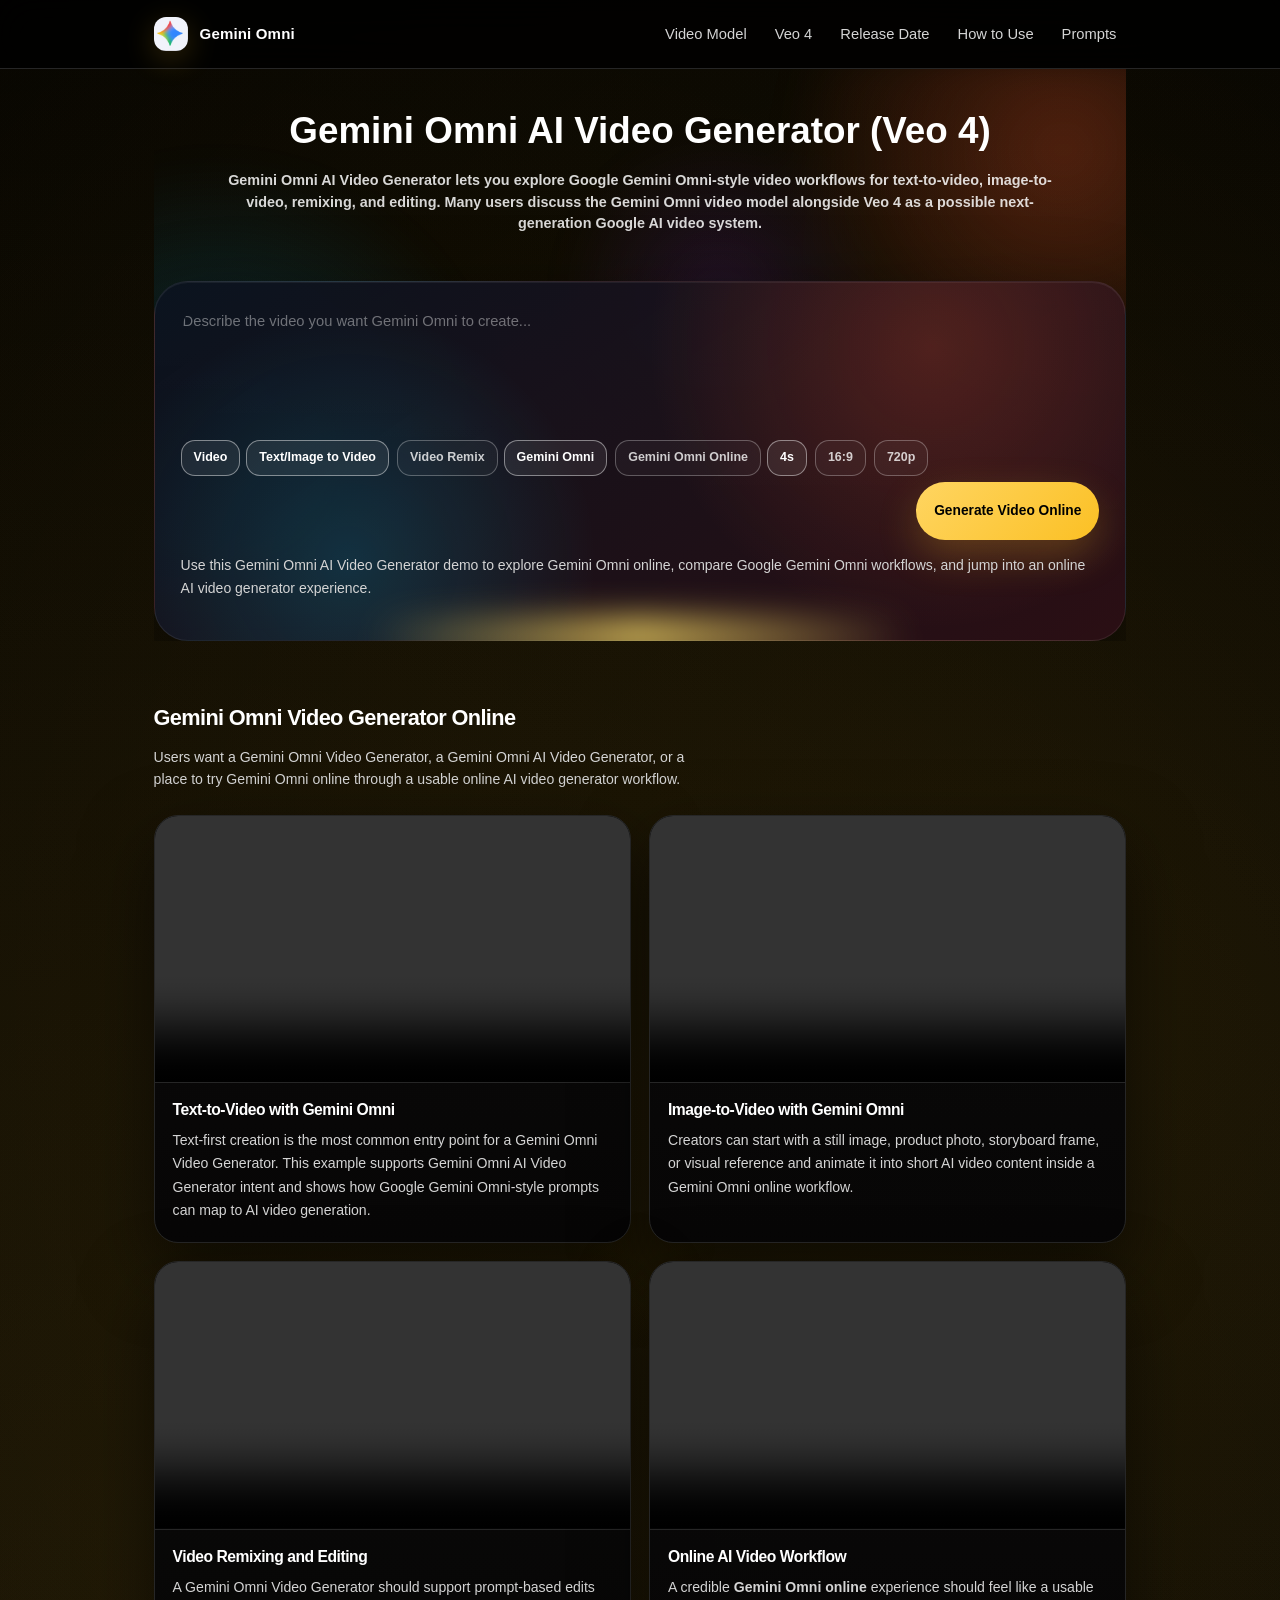
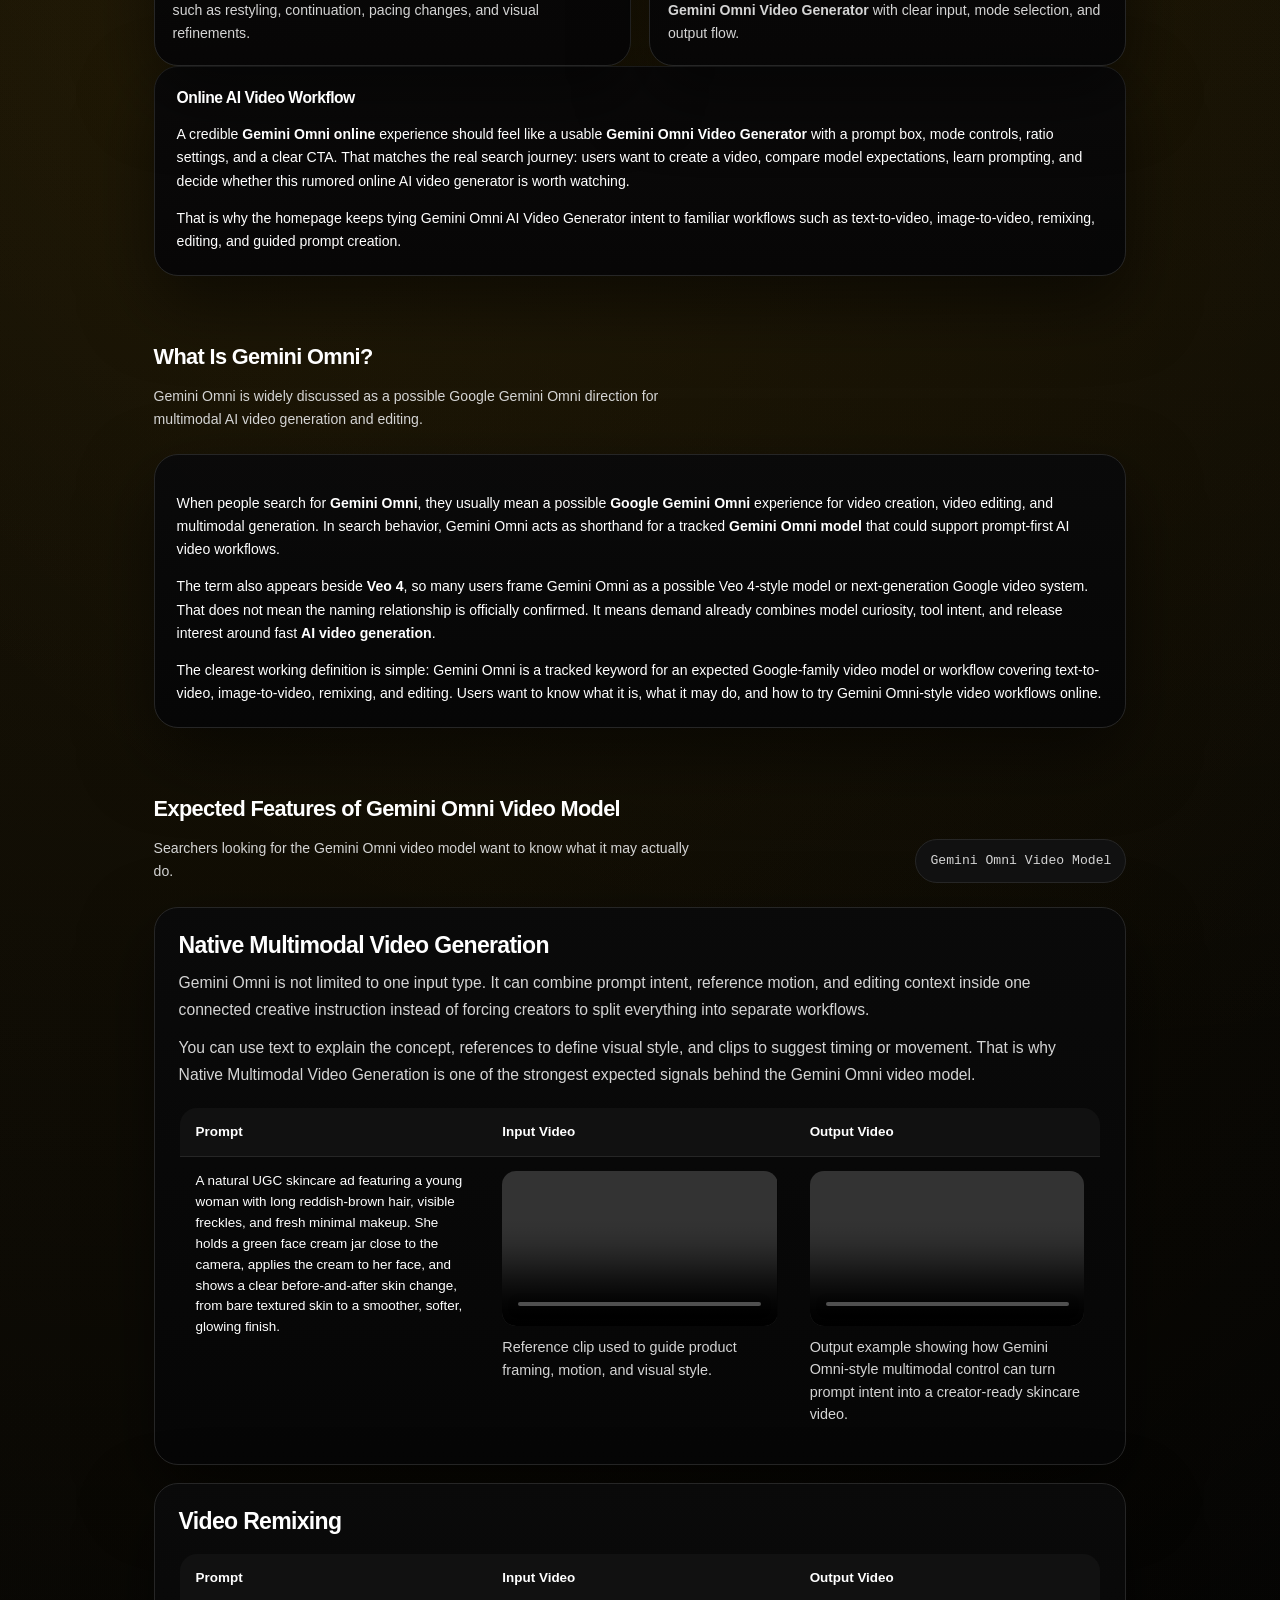
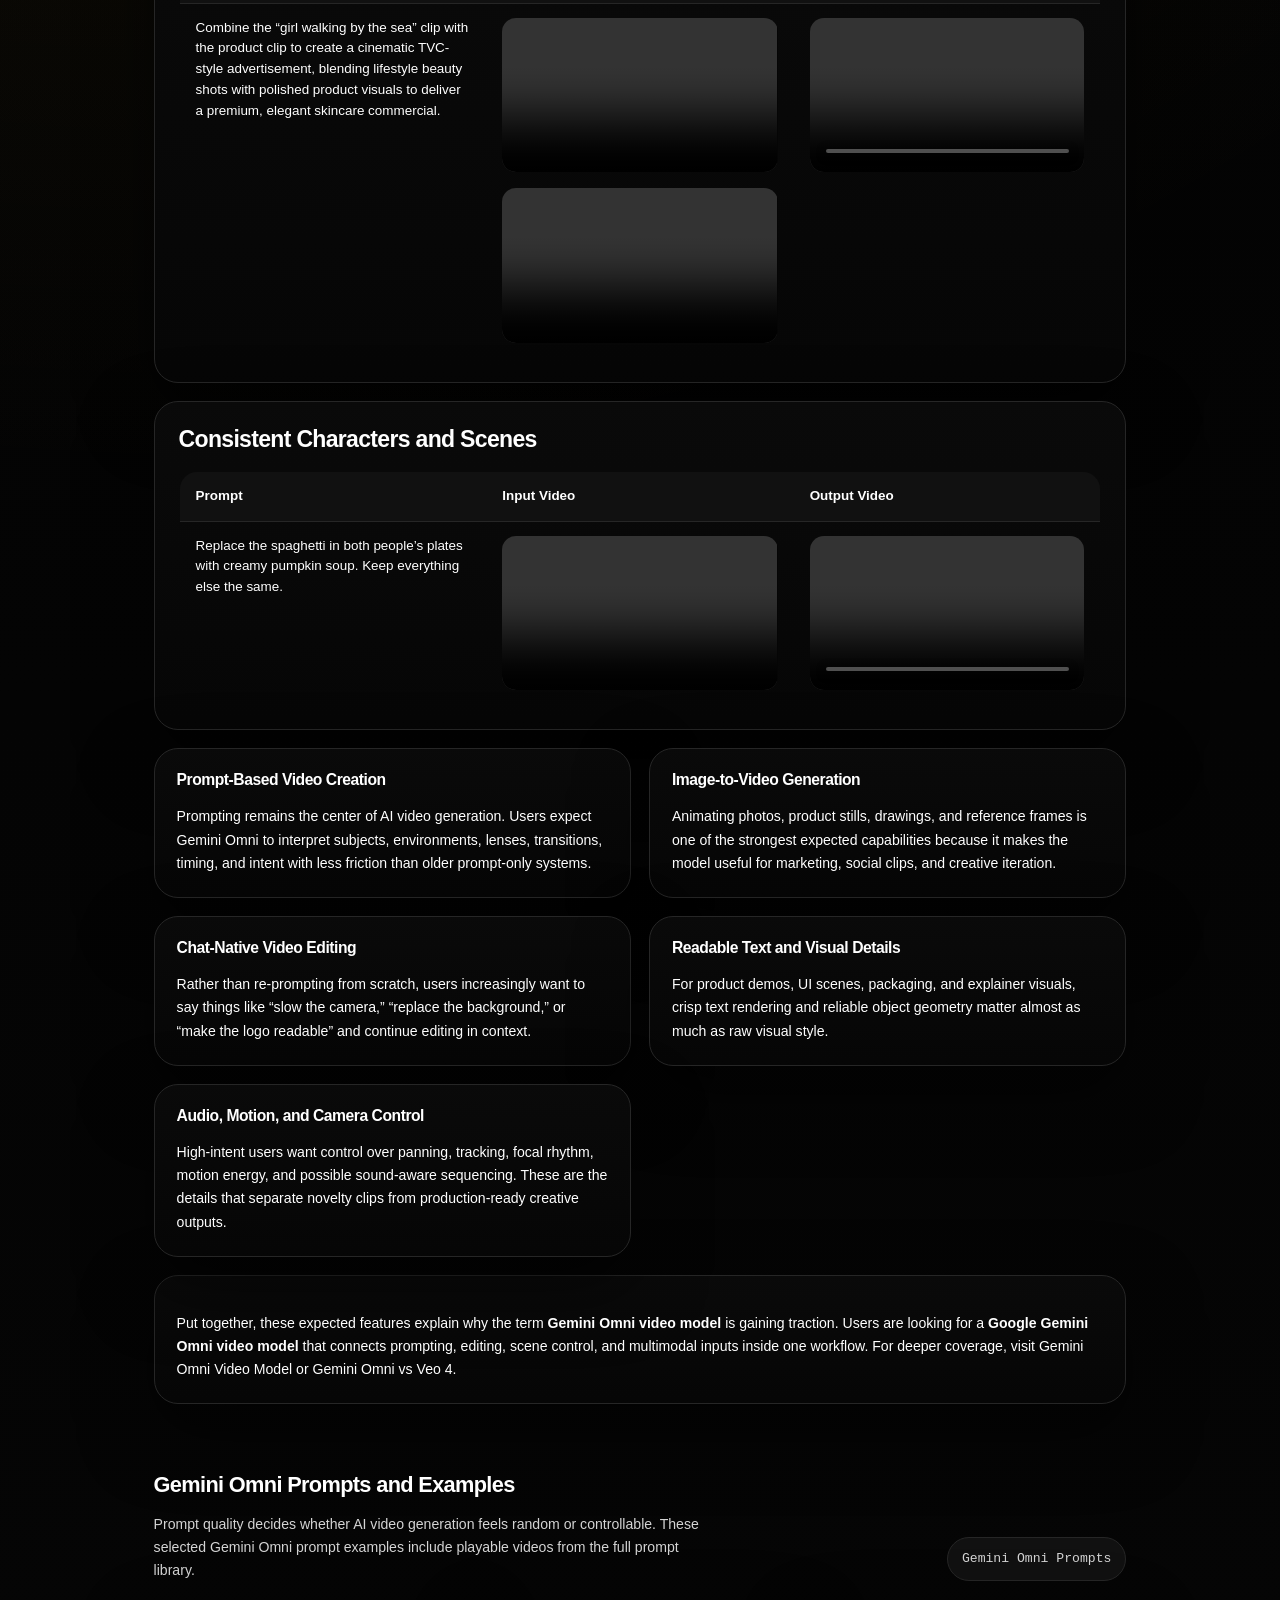
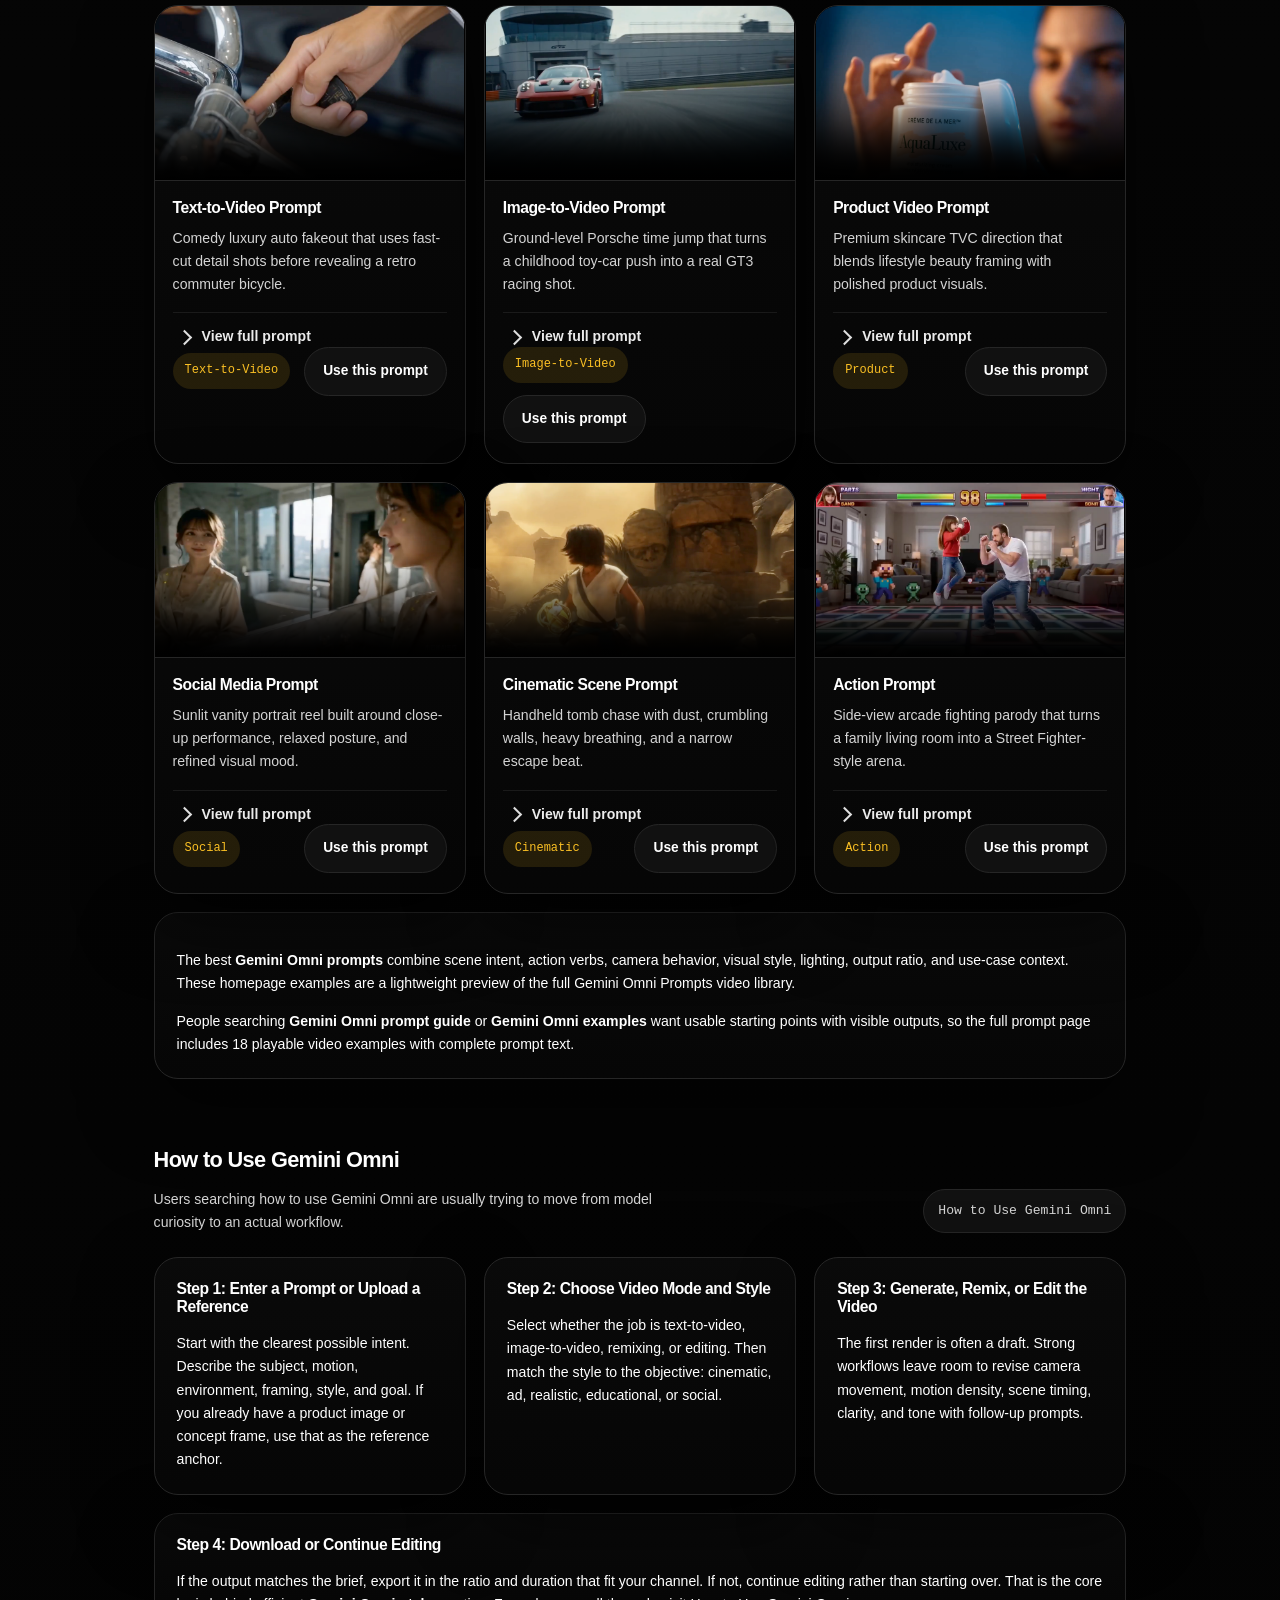
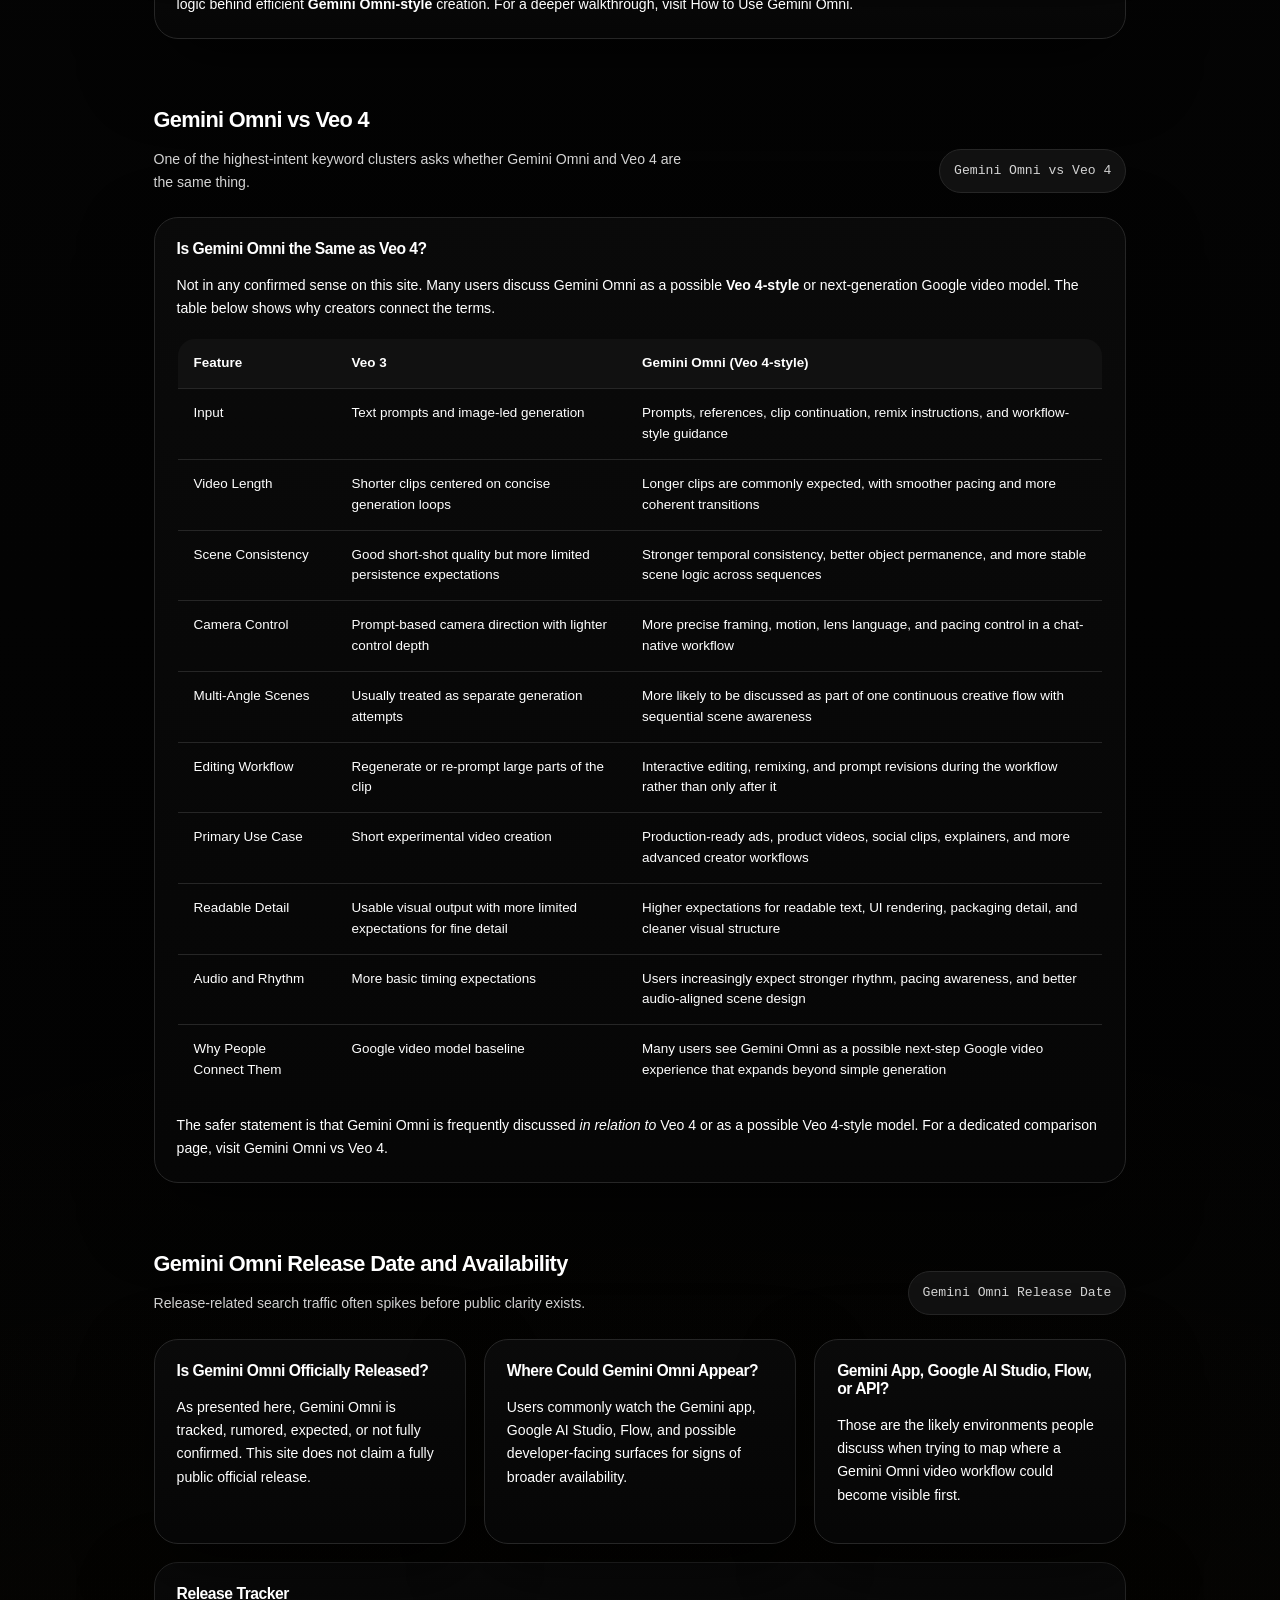
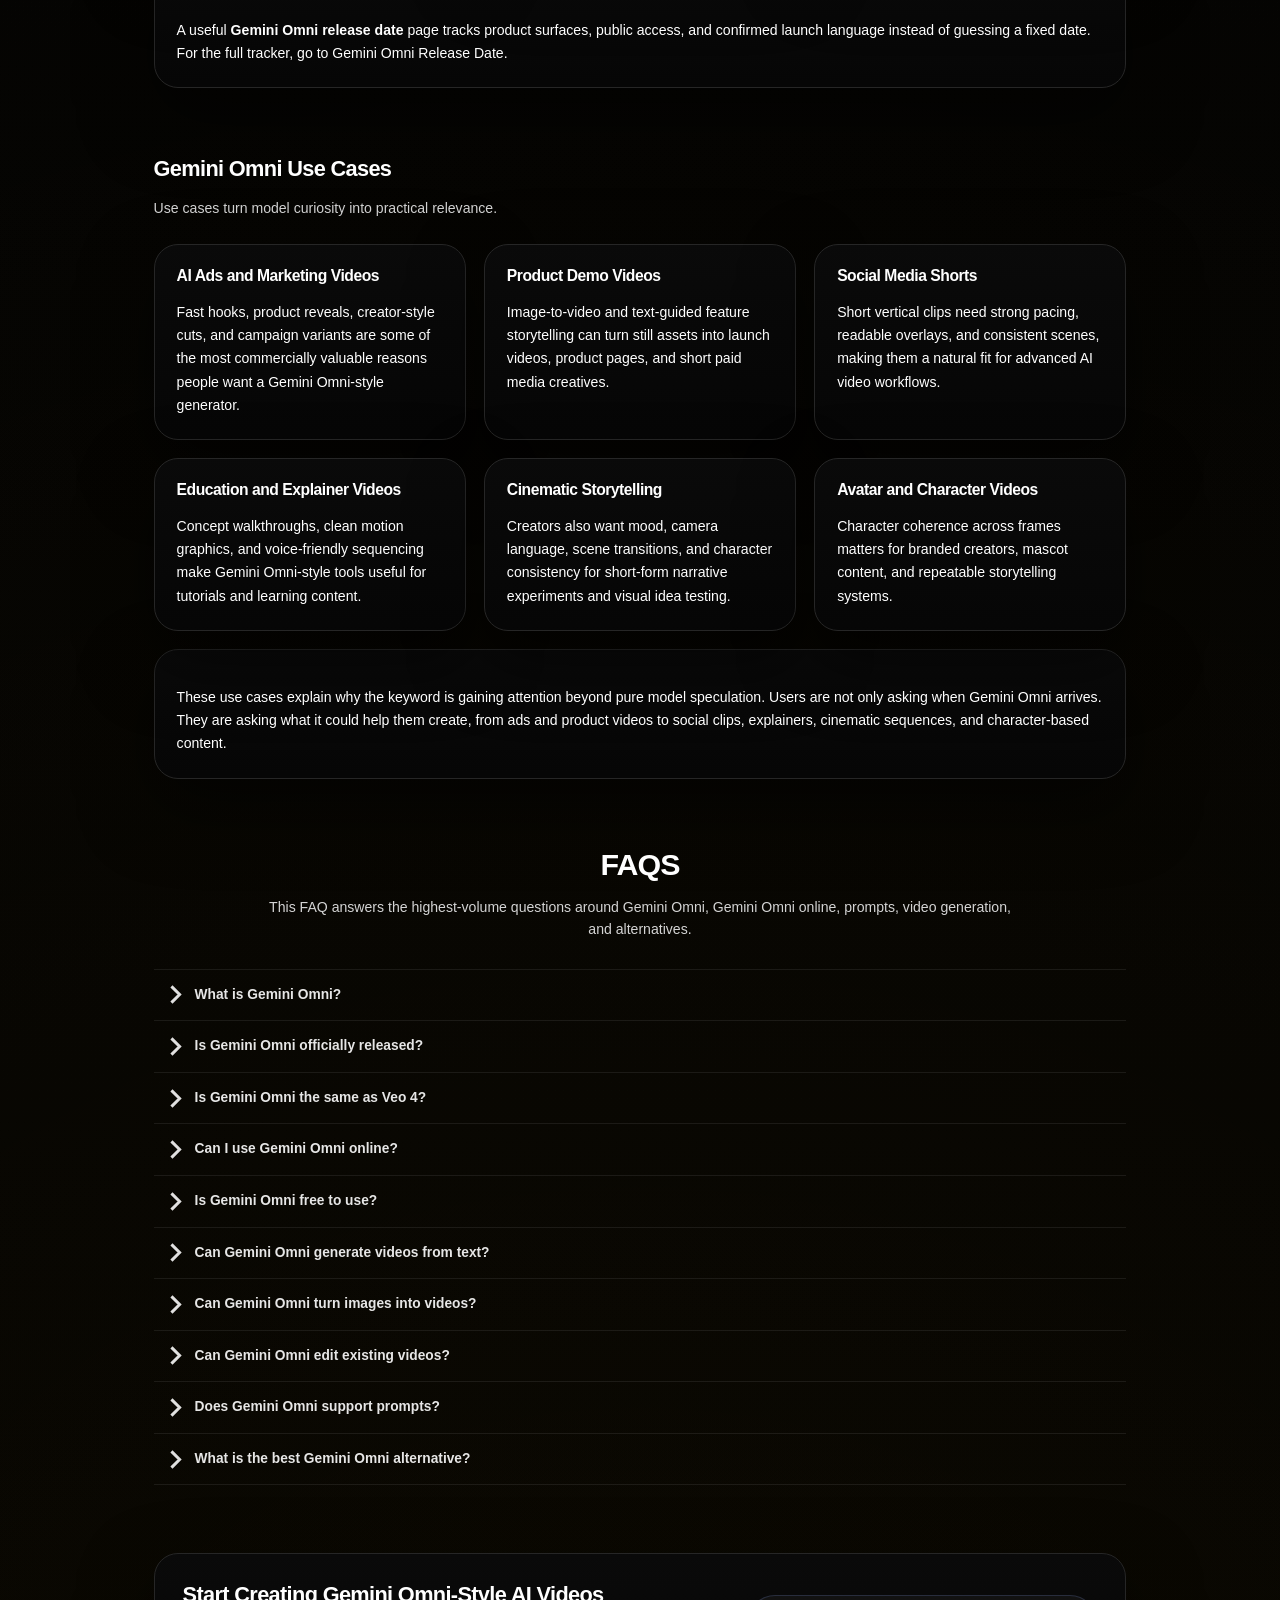
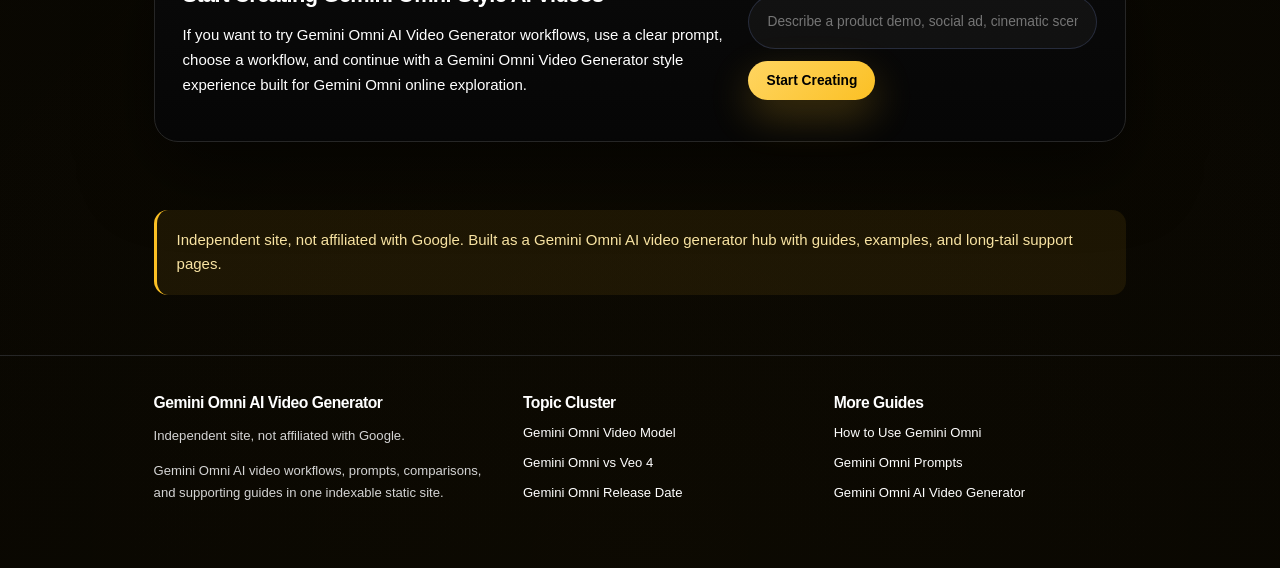
==== index.html @ 881c3e1e "V1.0" ====
<!DOCTYPE html>
<html lang="en">
<head>
  <meta charset="UTF-8">
  <meta name="viewport" content="width=device-width, initial-scale=1.0">
  <title>Gemini Omni AI Video Generator (Veo 4) | Online</title>
  <meta name="description" content="Try Gemini Omni AI Video Generator online. Track Google Gemini Omni, Veo 4 updates, prompts, examples, and video workflows.">
  <meta name="robots" content="index,follow">
  <link rel="canonical" href="https://gemini-omni.github.io/">
  <meta property="og:type" content="website">
  <meta property="og:title" content="Gemini Omni AI Video Generator (Veo 4) | Online">
  <meta property="og:description" content="Try Gemini Omni AI Video Generator online. Track Google Gemini Omni, Veo 4 updates, prompts, examples, and video workflows.">
  <meta property="og:url" content="https://gemini-omni.github.io/">
  <meta property="og:site_name" content="Gemini Omni AI Video Generator">
  <meta property="og:image" content="https://gemini-omni.github.io/logo.png">
  <meta property="og:image:alt" content="Gemini Omni AI Video Generator logo">
  <meta name="twitter:card" content="summary_large_image">
  <meta name="twitter:title" content="Gemini Omni AI Video Generator (Veo 4) | Online">
  <meta name="twitter:description" content="Track Gemini Omni, explore Gemini Omni prompts, compare Gemini Omni vs Veo 4, and try Gemini Omni-style AI video workflows online.">
  <meta name="twitter:image" content="https://gemini-omni.github.io/logo.png">
  <link rel="icon" type="image/png" href="logo.png">
  <link rel="stylesheet" href="styles.css?v=7">
  <script type="application/ld+json">
    {
      "@context": "https://schema.org",
      "@type": "WebSite",
      "name": "Gemini Omni AI Video Generator",
      "url": "https://gemini-omni.github.io/",
      "description": "Independent resource tracking Gemini Omni as an upcoming Google AI video model with online workflow guidance, prompts, release coverage, and comparison content."
    }
  </script>
  <script type="application/ld+json">
    {
      "@context": "https://schema.org",
      "@type": "BreadcrumbList",
      "itemListElement": [
        {
          "@type": "ListItem",
          "position": 1,
          "name": "Home",
          "item": "https://gemini-omni.github.io/"
        }
      ]
    }
  </script>
  <script type="application/ld+json">
    {
      "@context": "https://schema.org",
      "@type": "FAQPage",
      "mainEntity": [
        {
          "@type": "Question",
          "name": "What is Gemini Omni?",
          "acceptedAnswer": {
            "@type": "Answer",
            "text": "Gemini Omni is being discussed as a possible Google Gemini Omni video model for AI video generation, editing, and multimodal creation, but public details remain limited."
          }
        },
        {
          "@type": "Question",
          "name": "Is Gemini Omni officially released?",
          "acceptedAnswer": {
            "@type": "Answer",
            "text": "No official public release has been fully confirmed on this site. Gemini Omni is tracked as rumored, upcoming, or not yet fully public."
          }
        },
        {
          "@type": "Question",
          "name": "Is Gemini Omni the same as Veo 4?",
          "acceptedAnswer": {
            "@type": "Answer",
            "text": "Not necessarily. Many users discuss Gemini Omni as a possible Veo 4-style or next-generation Google video model, but that should be treated as informed speculation rather than a confirmed rename."
          }
        },
        {
          "@type": "Question",
          "name": "Can I use Gemini Omni online?",
          "acceptedAnswer": {
            "@type": "Answer",
            "text": "You can explore Gemini Omni-style online workflows and prompt ideas here, while official product access may still be limited or not fully public."
          }
        },
        {
          "@type": "Question",
          "name": "Is Gemini Omni free to use?",
          "acceptedAnswer": {
            "@type": "Answer",
            "text": "Pricing and access are not fully confirmed. Depending on future rollout, access could vary by product, quota, or subscription tier."
          }
        },
        {
          "@type": "Question",
          "name": "Can Gemini Omni generate videos from text?",
          "acceptedAnswer": {
            "@type": "Answer",
            "text": "That is one of the expected capabilities associated with Gemini Omni-style AI video generation."
          }
        },
        {
          "@type": "Question",
          "name": "Can Gemini Omni turn images into videos?",
          "acceptedAnswer": {
            "@type": "Answer",
            "text": "Image-to-video generation is commonly expected in discussions around the Gemini Omni video model."
          }
        },
        {
          "@type": "Question",
          "name": "Can Gemini Omni edit existing videos?",
          "acceptedAnswer": {
            "@type": "Answer",
            "text": "Video editing and remixing are part of the likely workflow people expect from a Gemini Omni-style model."
          }
        },
        {
          "@type": "Question",
          "name": "Does Gemini Omni support prompts?",
          "acceptedAnswer": {
            "@type": "Answer",
            "text": "Yes, prompt-based control is central to how most users describe Gemini Omni-style video generation."
          }
        },
        {
          "@type": "Question",
          "name": "What is the best Gemini Omni alternative?",
          "acceptedAnswer": {
            "@type": "Answer",
            "text": "If official access is limited, the best alternative is usually another AI video generator with text-to-video, image-to-video, and editing workflows you can use immediately."
          }
        }
      ]
    }
  </script>
</head>
<body>
  <header class="topbar">
    <div class="site-shell topbar-inner">
      <a class="brand" href="index.html" aria-label="Gemini Omni Home">
        <img class="brand-mark" src="logo.png" alt="Gemini Omni logo">
        <span>Gemini Omni</span>
      </a>
      <div class="nav-wrap">
        <nav class="nav-subpages" aria-label="Subpages">
          <a href="gemini-omni-video-model.html">Video Model</a>
          <a href="gemini-omni-vs-veo-4.html">Veo 4</a>
          <a href="gemini-omni-release-date.html">Release Date</a>
          <a href="how-to-use-gemini-omni.html">How to Use</a>
          <a href="gemini-omni-prompts.html">Prompts</a>
        </nav>
      </div>
    </div>
  </header>

  <main>
    <section class="hero">
      <div class="site-shell">
        <div class="hero-stage">
          <div class="hero-copy hero-copy-centered">
            <h1>Gemini Omni AI Video Generator (Veo 4)</h1>
            <p class="lead">Gemini Omni AI Video Generator lets you explore Google Gemini Omni-style video workflows for text-to-video, image-to-video, remixing, and editing. Many users discuss the Gemini Omni video model alongside Veo 4 as a possible next-generation Google AI video system.</p>
          </div>

          <form class="hero-console" data-redirect aria-label="Gemini Omni style tool demo">
            <div class="hero-console-glow" aria-hidden="true"></div>
            <div class="hero-input-shell">
              <div class="hero-input-copy">
                <label class="sr-only" for="heroPrompt">Describe your video idea</label>
                <textarea id="heroPrompt" placeholder="Describe the video you want Gemini Omni to create..."></textarea>
              </div>
            </div>

            <div class="hero-toolbar">
              <div class="toolbar-group chip-group" aria-label="Content type">
                <button type="button" class="tool-pill active">Video</button>
              </div>
              <div class="toolbar-group chip-group" aria-label="Generation mode">
                <button type="button" class="tool-pill active">Text/Image to Video</button>
                <button type="button" class="tool-pill">Video Remix</button>
              </div>
              <div class="toolbar-group chip-group" aria-label="Model">
                <button type="button" class="tool-pill active">Gemini Omni</button>
                <button type="button" class="tool-pill">Gemini Omni Online</button>
              </div>
              <div class="toolbar-group chip-group" aria-label="Settings">
                <button type="button" class="tool-pill active">4s</button>
                <button type="button" class="tool-pill">16:9</button>
                <button type="button" class="tool-pill">720p</button>
              </div>
              <button class="button hero-submit" type="submit">Generate Video Online</button>
            </div>
            <p class="micro-note">Use this Gemini Omni AI Video Generator demo to explore Gemini Omni online, compare Google Gemini Omni workflows, and jump into an online AI video generator experience.</p>
          </form>
        </div>
      </div>
    </section>

    <section id="video-generator" class="section">
      <div class="site-shell">
        <div class="section-head">
          <div>
            <h2>Gemini Omni Video Generator Online</h2>
            <p>Users want a Gemini Omni Video Generator, a Gemini Omni AI Video Generator, or a place to try Gemini Omni online through a usable online AI video generator workflow.</p>
          </div>
        </div>
        <div class="video-grid">
          <figure class="video-card">
            <video class="video-preview" controls muted playsinline preload="metadata" title="Gemini Omni text-to-video example showing prompt-based AI video generation" aria-label="Gemini Omni text-to-video example video demonstrating prompt-based AI video generation workflow">
              <source src="public/Gemini%20Omni%20Video%20Generator%20Online/Text-to-Video-with-Gemini-Omni.mp4" type="video/mp4">
            </video>
            <figcaption>
              <h3>Text-to-Video with Gemini Omni</h3>
              <p>Text-first creation is the most common entry point for a Gemini Omni Video Generator. This example supports Gemini Omni AI Video Generator intent and shows how Google Gemini Omni-style prompts can map to AI video generation.</p>
            </figcaption>
          </figure>
          <figure class="video-card">
            <video class="video-preview" controls muted playsinline preload="metadata" title="Gemini Omni image-to-video example turning a still reference into motion" aria-label="Gemini Omni image-to-video example video showing how a still image can be animated into short-form motion content">
              <source src="public/Gemini%20Omni%20Video%20Generator%20Online/Image-to-Video%20-with-Gemini-Omni.mp4" type="video/mp4">
            </video>
            <figcaption>
              <h3>Image-to-Video with Gemini Omni</h3>
              <p>Creators can start with a still image, product photo, storyboard frame, or visual reference and animate it into short AI video content inside a Gemini Omni online workflow.</p>
            </figcaption>
          </figure>
          <figure class="video-card">
            <video class="video-preview" controls muted playsinline preload="metadata" title="Gemini Omni video remixing and editing example with prompt-driven changes" aria-label="Gemini Omni video remixing and editing example video demonstrating prompt-based revisions, restyling, and editing">
              <source src="public/Gemini%20Omni%20Video%20Generator%20Online/Video-Remixing%20-and-Editing.mp4" type="video/mp4">
            </video>
            <figcaption>
              <h3>Video Remixing and Editing</h3>
              <p>A Gemini Omni Video Generator should support prompt-based edits such as restyling, continuation, pacing changes, and visual refinements.</p>
            </figcaption>
          </figure>
          <figure class="video-card">
            <video class="video-preview" controls muted playsinline preload="metadata" title="Gemini Omni online AI video workflow example from prompt to generated output" aria-label="Gemini Omni online AI video workflow example video showing a full prompt-to-output creation flow">
              <source src="public/Gemini%20Omni%20Video%20Generator%20Online/Online-AI-Video-%20Workflow.mp4" type="video/mp4">
            </video>
            <figcaption>
              <h3>Online AI Video Workflow</h3>
              <p>A credible <strong>Gemini Omni online</strong> experience should feel like a usable <strong>Gemini Omni Video Generator</strong> with clear input, mode selection, and output flow.</p>
            </figcaption>
          </figure>
        </div>
        <div class="section-card">
          <h3>Online AI Video Workflow</h3>
          <p>A credible <strong>Gemini Omni online</strong> experience should feel like a usable <strong>Gemini Omni Video Generator</strong> with a prompt box, mode controls, ratio settings, and a clear CTA. That matches the real search journey: users want to create a video, compare model expectations, learn prompting, and decide whether this rumored online AI video generator is worth watching.</p>
          <p>That is why the homepage keeps tying Gemini Omni AI Video Generator intent to familiar workflows such as text-to-video, image-to-video, remixing, editing, and guided prompt creation.</p>
        </div>
      </div>
    </section>

    <section id="what-is" class="section">
      <div class="site-shell">
        <div class="section-head">
          <div>
            <h2>What Is Gemini Omni?</h2>
            <p>Gemini Omni is widely discussed as a possible Google Gemini Omni direction for multimodal AI video generation and editing.</p>
          </div>
        </div>
        <div class="section-card" style="margin-top:18px;">
          <p>When people search for <strong>Gemini Omni</strong>, they usually mean a possible <strong>Google Gemini Omni</strong> experience for video creation, video editing, and multimodal generation. In search behavior, Gemini Omni acts as shorthand for a tracked <strong>Gemini Omni model</strong> that could support prompt-first AI video workflows.</p>
          <p>The term also appears beside <strong>Veo 4</strong>, so many users frame Gemini Omni as a possible Veo 4-style model or next-generation Google video system. That does not mean the naming relationship is officially confirmed. It means demand already combines model curiosity, tool intent, and release interest around fast <strong>AI video generation</strong>.</p>
          <p>The clearest working definition is simple: Gemini Omni is a tracked keyword for an expected Google-family video model or workflow covering text-to-video, image-to-video, remixing, and editing. Users want to know what it is, what it may do, and how to try Gemini Omni-style video workflows online.</p>
        </div>
      </div>
    </section>

    <section id="video-model" class="section">
      <div class="site-shell">
        <div class="section-head">
          <div>
            <h2>Expected Features of Gemini Omni Video Model</h2>
            <p>Searchers looking for the Gemini Omni video model want to know what it may actually do.</p>
          </div>
          <a class="text-link-pill" href="gemini-omni-video-model.html">Gemini Omni Video Model</a>
        </div>
        <div class="feature-demo-card">
          <h3>Native Multimodal Video Generation</h3>
          <p>Gemini Omni is not limited to one input type. It can combine prompt intent, reference motion, and editing context inside one connected creative instruction instead of forcing creators to split everything into separate workflows.</p>
          <p>You can use text to explain the concept, references to define visual style, and clips to suggest timing or movement. That is why Native Multimodal Video Generation is one of the strongest expected signals behind the Gemini Omni video model.</p>
          <table class="compare-table feature-demo-table" style="margin-top:18px;">
            <thead>
              <tr>
                <th>Prompt</th>
                <th>Input Video</th>
                <th>Output Video</th>
              </tr>
            </thead>
            <tbody>
              <tr>
                <td>
                  <p>A natural UGC skincare ad featuring a young woman with long reddish-brown hair, visible freckles, and fresh minimal makeup. She holds a green face cream jar close to the camera, applies the cream to her face, and shows a clear before-and-after skin change, from bare textured skin to a smoother, softer, glowing finish.</p>
                </td>
                <td>
                  <figure class="media-cell">
                    <video class="feature-video" controls muted playsinline preload="metadata" title="Reference video clip for Native Multimodal Video Generation skincare product scene" aria-label="Reference video clip for Native Multimodal Video Generation showing a skincare product jar used to guide motion and style">
                      <source src="public/Expected%20Features%20of%20Gemini%20Omni%20Video%20Model/Native%20Multimodal%20Video%20Generation-1.mp4" type="video/mp4">
                    </video>
                    <figcaption>Reference clip used to guide product framing, motion, and visual style.</figcaption>
                  </figure>
                </td>
                <td>
                  <figure class="media-cell">
                    <video class="feature-video" controls muted playsinline preload="metadata" title="Gemini Omni Native Multimodal Video Generation output for a skincare UGC ad" aria-label="Gemini Omni Native Multimodal Video Generation output video showing a skincare UGC ad with creator presentation and before after effect">
                      <source src="public/Expected%20Features%20of%20Gemini%20Omni%20Video%20Model/Native%20Multimodal%20Video%20Generation-2.mp4.mp4" type="video/mp4">
                    </video>
                    <figcaption>Output example showing how Gemini Omni-style multimodal control can turn prompt intent into a creator-ready skincare video.</figcaption>
                  </figure>
                </td>
              </tr>
            </tbody>
          </table>
        </div>
        <div class="feature-demo-card">
          <h3>Video Remixing</h3>
          <table class="compare-table feature-demo-table" style="margin-top:18px;">
            <thead>
              <tr>
                <th>Prompt</th>
                <th>Input Video</th>
                <th>Output Video</th>
              </tr>
            </thead>
            <tbody>
              <tr>
                <td>
                  <p>Combine the “girl walking by the sea” clip with the product clip to create a cinematic TVC-style advertisement, blending lifestyle beauty shots with polished product visuals to deliver a premium, elegant skincare commercial.</p>
                </td>
                <td>
                  <figure class="media-cell">
                    <video class="feature-video" controls muted playsinline preload="metadata" title="Reference clip showing a girl walking by the sea for Gemini Omni Video Remixing" aria-label="Reference input video for Gemini Omni Video Remixing showing a girl walking by the sea">
                      <source src="public/Expected%20Features%20of%20Gemini%20Omni%20Video%20Model/Video%20Remixing-1.mp4" type="video/mp4">
                    </video>
                  </figure>
                  <figure class="media-cell" style="margin-top:16px;">
                    <video class="feature-video" controls muted playsinline preload="metadata" title="Product clip used as a second input for Gemini Omni Video Remixing" aria-label="Second input video for Gemini Omni Video Remixing showing the skincare product clip">
                      <source src="public/Expected%20Features%20of%20Gemini%20Omni%20Video%20Model/Video%20Remixing-2.mp4" type="video/mp4">
                    </video>
                  </figure>
                </td>
                <td>
                  <figure class="media-cell">
                    <video class="feature-video" controls muted playsinline preload="metadata" title="Gemini Omni Video Remixing output for a cinematic skincare TVC" aria-label="Output video for Gemini Omni Video Remixing showing a premium cinematic skincare advertisement">
                      <source src="public/Expected%20Features%20of%20Gemini%20Omni%20Video%20Model/Video%20Remixing-3.mp4" type="video/mp4">
                    </video>
                  </figure>
                </td>
              </tr>
            </tbody>
          </table>
        </div>
        <div class="feature-demo-card">
          <h3>Consistent Characters and Scenes</h3>
          <table class="compare-table feature-demo-table" style="margin-top:18px;">
            <thead>
              <tr>
                <th>Prompt</th>
                <th>Input Video</th>
                <th>Output Video</th>
              </tr>
            </thead>
            <tbody>
              <tr>
                <td>
                  <p>Replace the spaghetti in both people’s plates with creamy pumpkin soup. Keep everything else the same.</p>
                </td>
                <td>
                  <figure class="media-cell">
                    <video class="feature-video" controls muted playsinline preload="metadata" title="Input dinner scene used to test Gemini Omni consistent characters and scenes editing" aria-label="Input video for Gemini Omni consistent characters and scenes showing two people with spaghetti plates">
                      <source src="public/Expected%20Features%20of%20Gemini%20Omni%20Video%20Model/Consistent%20Characters%20and%20Scenes-1.mp4" type="video/mp4">
                    </video>
                  </figure>
                </td>
                <td>
                  <figure class="media-cell">
                    <video class="feature-video" controls muted playsinline preload="metadata" title="Gemini Omni output preserving characters and scene while changing the meal" aria-label="Output video for Gemini Omni consistent characters and scenes showing the same dinner scene with pumpkin soup replacing spaghetti">
                      <source src="public/Expected%20Features%20of%20Gemini%20Omni%20Video%20Model/Consistent%20Characters%20and%20Scenes-2.mp4" type="video/mp4">
                    </video>
                  </figure>
                </td>
              </tr>
            </tbody>
          </table>
        </div>
        <div class="content-grid two">
          <article class="section-card">
            <h3>Prompt-Based Video Creation</h3>
            <p>Prompting remains the center of AI video generation. Users expect Gemini Omni to interpret subjects, environments, lenses, transitions, timing, and intent with less friction than older prompt-only systems.</p>
          </article>
          <article class="section-card">
            <h3>Image-to-Video Generation</h3>
            <p>Animating photos, product stills, drawings, and reference frames is one of the strongest expected capabilities because it makes the model useful for marketing, social clips, and creative iteration.</p>
          </article>
          <article class="section-card">
            <h3>Chat-Native Video Editing</h3>
            <p>Rather than re-prompting from scratch, users increasingly want to say things like “slow the camera,” “replace the background,” or “make the logo readable” and continue editing in context.</p>
          </article>
          <article class="section-card">
            <h3>Readable Text and Visual Details</h3>
            <p>For product demos, UI scenes, packaging, and explainer visuals, crisp text rendering and reliable object geometry matter almost as much as raw visual style.</p>
          </article>
          <article class="section-card">
            <h3>Audio, Motion, and Camera Control</h3>
            <p>High-intent users want control over panning, tracking, focal rhythm, motion energy, and possible sound-aware sequencing. These are the details that separate novelty clips from production-ready creative outputs.</p>
          </article>
        </div>
        <div class="section-card" style="margin-top:18px;">
          <p>Put together, these expected features explain why the term <strong>Gemini Omni video model</strong> is gaining traction. Users are looking for a <strong>Google Gemini Omni video model</strong> that connects prompting, editing, scene control, and multimodal inputs inside one workflow. For deeper coverage, visit <a href="gemini-omni-video-model.html">Gemini Omni Video Model</a> or <a href="gemini-omni-vs-veo-4.html">Gemini Omni vs Veo 4</a>.</p>
        </div>
      </div>
    </section>

    <section id="prompts" class="section">
      <div class="site-shell">
        <div class="section-head">
          <div>
            <h2>Gemini Omni Prompts and Examples</h2>
            <p>Prompt quality decides whether AI video generation feels random or controllable. These selected Gemini Omni prompt examples include playable videos from the full prompt library.</p>
          </div>
          <a class="text-link-pill" href="gemini-omni-prompts.html">Gemini Omni Prompts</a>
        </div>
        <div class="prompt-grid home-video-prompt-grid">
          <figure class="video-card">
            <video class="video-preview" controls muted playsinline preload="metadata" poster="public/Gemini%20Omni%20Prompts%20and%20Examples/posters/Text-to-Video-2.mp4.png" title="Gemini Omni text-to-video prompt example showing a luxury auto fakeout bicycle reveal" aria-label="Gemini Omni text-to-video prompt example showing a comedy luxury auto commercial fakeout that reveals a retro commuter bicycle">
              <source src="public/Gemini%20Omni%20Prompts%20and%20Examples/Text-to-Video-2.mp4" type="video/mp4">
              <img src="logo.png" alt="Gemini Omni text-to-video example of a fake luxury car commercial ending with a retro commuter bicycle reveal.">
            </video>
            <figcaption>
              <h3>Text-to-Video Prompt</h3>
              <p>Comedy luxury auto fakeout that uses fast-cut detail shots before revealing a retro commuter bicycle.</p>
              <details class="prompt-accordion">
                <summary><span>View full prompt</span></summary>
                <div class="prompt-accordion-body">
                  <div class="prompt-box">0-3 seconds medium shot fixed lens, two people wearing exquisite outfits sitting in front of a car dealership negotiation table, one person domineeringly slaps a bank card shouting "Full payment, no installments!", the other person nods in agreement arrogantly, background car dealership sign blurred, paired with high-end car commercial epic song + crisp card slap sound effect; 3-6 seconds fast cut beat close-ups (0.5 seconds per frame), sequentially shooting shiny metal hub, black leather seat, metal brake handle, bike bell pressed with a crisp sound, never showing the whole vehicle throughout, BGM drum beat pulled high; 6-8 seconds panoramic shot violent pull back + big red cloth instantly torn away + confetti explodes, revealing a retro commuter bicycle, BGM stops abruptly switching to funny quirky sound effect; 8-12 seconds fixed panoramic shot, two people standing proudly on both sides of the bike making V-signs, freeze frame group photo, pop-up text "Paid in full, low carbon travel!", voiceover "100 kilometers fuel consumption only two steamed buns!", paired with cheerful laughter + funny cheerful BGM.</div>
                </div>
              </details>
              <div class="prompt-actions"><span class="prompt-tag">Text-to-Video</span><a class="button alt" href="https://www.aicovea.com/gemini-omni" data-cta>Use this prompt</a></div>
            </figcaption>
          </figure>
          <figure class="video-card">
            <video class="video-preview" controls muted playsinline preload="metadata" poster="public/Gemini%20Omni%20Prompts%20and%20Examples/posters/Image-to-Video%20Prompts-1.mp4.png" title="Gemini Omni image-to-video prompt example showing a Porsche toy car becoming a real race car" aria-label="Gemini Omni image-to-video prompt example showing a Porsche toy car transition into a real Porsche 911 GT3 on a race track">
              <source src="public/Gemini%20Omni%20Prompts%20and%20Examples/Image-to-Video%20Prompts-1.mp4" type="video/mp4">
              <img src="logo.png" alt="Gemini Omni image-to-video example of a toy Porsche transforming into a real race car.">
            </video>
            <figcaption>
              <h3>Image-to-Video Prompt</h3>
              <p>Ground-level Porsche time jump that turns a childhood toy-car push into a real GT3 racing shot.</p>
              <details class="prompt-accordion">
                <summary><span>View full prompt</span></summary>
                <div class="prompt-accordion-body">
                  <div class="prompt-box">1 person in shot, @, 12 seconds, top-tier car commercial quality, cinematic camera, realistic speed oppression, silky space-time transition, consistent character identity before and after, stable image, progressive emotional build-up.<br><br>0.0-4.0 seconds: Ultra-low angle ground-level macro shot, afternoon warm golden sunlight illuminates beige plush carpet, floating dust particles, retro Kodak film warm yellow tone. Young @ reveals only tender little hands, vigorously pushing a red Porsche toy sports car forward to sprint. The camera glides at high speed closely following the front of the toy car, simulating a real racing first-person perspective, speed getting faster and faster, childhood imagination thoroughly ignited.<br><br>4.0-5.5 seconds: The toy car rushes straight into the dark shadows under the sofa, light suddenly extinguishes, carpet textures stretched into radial speed motion blur, the whole frame swallowed by darkness. Using the occlusion action of rushing into shadow to complete a seamless transition, forming a space-time jump from childhood to reality.<br><br>5.5-9.0 seconds: Engine roar explodes in the black field, a real red Porsche 911 GT3 roars out from the darkness, cool grey race track, sharp skylight, fierce car paint reflection, tires kicking up heat waves and slight smoke. The camera maintains a completely consistent ground-level high-speed tracking shot as the previous one, looking like the same car transforming directly from toy size to a real racing car, strong visual shock, physical speed sense realistic and fierce.<br><br>9.0-12.0 seconds: Cut to extreme close-up inside the car, adult @'s hand wearing racing gloves firmly grips the suede steering wheel and shifts gears violently, mechanical vibration, sweat, friction details clearly visible. The camera suddenly tilts up and zooms in, freezing on @'s burning determined eyes under the helmet, sweat sliding down the forehead, eyes looking like driving childhood fantasies completely into reality. Fast panning shot inside the car space, strong vibration, oppression maximized, finally ending with a freeze-frame climax on the eyes.</div>
                </div>
              </details>
              <div class="prompt-actions"><span class="prompt-tag">Image-to-Video</span><a class="button alt" href="https://www.aicovea.com/gemini-omni" data-cta>Use this prompt</a></div>
            </figcaption>
          </figure>
          <figure class="video-card">
            <video class="video-preview" controls muted playsinline preload="metadata" poster="public/Gemini%20Omni%20Prompts%20and%20Examples/posters/Product-Video-1.mp4.png" title="Gemini Omni product video prompt example for a cinematic skincare TVC" aria-label="Gemini Omni product video prompt example showing a cinematic skincare TVC with lifestyle beauty shots and polished product visuals">
              <source src="public/Gemini%20Omni%20Prompts%20and%20Examples/Product-Video-1.mp4" type="video/mp4">
              <img src="logo.png" alt="Gemini Omni product video example for a cinematic skincare TVC-style advertisement.">
            </video>
            <figcaption>
              <h3>Product Video Prompt</h3>
              <p>Premium skincare TVC direction that blends lifestyle beauty framing with polished product visuals.</p>
              <details class="prompt-accordion">
                <summary><span>View full prompt</span></summary>
                <div class="prompt-accordion-body">
                  <div class="prompt-box">Clip with the product clip to create a cinematic TVC-style advertisement, blending lifestyle beauty shots with polished product visuals to deliver a premium, elegant skincare commercial.</div>
                </div>
              </details>
              <div class="prompt-actions"><span class="prompt-tag">Product</span><a class="button alt" href="https://www.aicovea.com/gemini-omni" data-cta>Use this prompt</a></div>
            </figcaption>
          </figure>
          <figure class="video-card">
            <video class="video-preview" controls muted playsinline preload="metadata" poster="public/Gemini%20Omni%20Prompts%20and%20Examples/posters/Social-Media-Video-Prompts-1.mp4.png" title="Gemini Omni social media prompt example for a sunlit vanity portrait reel" aria-label="Gemini Omni social media prompt example showing an elegant woman at a private bathroom vanity in intense afternoon sunlight">
              <source src="public/Gemini%20Omni%20Prompts%20and%20Examples/Social-Media-Video-Prompts-1.mp4" type="video/mp4">
              <img src="logo.png" alt="Gemini Omni social media video example of an elegant woman at a private bathroom vanity.">
            </video>
            <figcaption>
              <h3>Social Media Prompt</h3>
              <p>Sunlit vanity portrait reel built around close-up performance, relaxed posture, and refined visual mood.</p>
              <details class="prompt-accordion">
                <summary><span>View full prompt</span></summary>
                <div class="prompt-accordion-body">
                  <div class="prompt-box">Based on &lt;User Portrait&gt;, an exquisitely refined woman positioned at a private bathroom vanity, bathed in intense afternoon sunlight. Her posture is relaxed and languid, yet retains an unmistakable sense of elegance</div>
                </div>
              </details>
              <div class="prompt-actions"><span class="prompt-tag">Social</span><a class="button alt" href="https://www.aicovea.com/gemini-omni" data-cta>Use this prompt</a></div>
            </figcaption>
          </figure>
          <figure class="video-card">
            <video class="video-preview" controls muted playsinline preload="metadata" poster="public/Gemini%20Omni%20Prompts%20and%20Examples/posters/Cinematic-Scene%20Prompts-1.mp4.png" title="Gemini Omni cinematic scene prompt example for a mummy tomb chase" aria-label="Gemini Omni cinematic scene prompt example showing an explorer fleeing a giant mummy through crumbling ancient ruins">
              <source src="public/Gemini%20Omni%20Prompts%20and%20Examples/Cinematic-Scene%20Prompts-1.mp4" type="video/mp4">
              <img src="logo.png" alt="Gemini Omni cinematic scene example of an explorer fleeing a giant mummy through ancient ruins.">
            </video>
            <figcaption>
              <h3>Cinematic Scene Prompt</h3>
              <p>Handheld tomb chase with dust, crumbling walls, heavy breathing, and a narrow escape beat.</p>
              <details class="prompt-accordion">
                <summary><span>View full prompt</span></summary>
                <div class="prompt-accordion-body">
                  <div class="prompt-box">A cinematic and chaotic tracking shot with handheld camera motion and camera shake shows an explorer holding an ancient scarab artifact. They are running away from a giant pursuing mummy. Debris and dust clouds can be seen. The mummy is causing sections of the ancient wall to crumble. The explorer runs away frantically while occasionally looking back, you can hear her heavy breathing. She continues running until she narrowly escapes once the mummy almost grabs her but it hits a pillar causing it to fall on itself, the explorer then continues running into the entrance of a tomb.</div>
                </div>
              </details>
              <div class="prompt-actions"><span class="prompt-tag">Cinematic</span><a class="button alt" href="https://www.aicovea.com/gemini-omni" data-cta>Use this prompt</a></div>
            </figcaption>
          </figure>
          <figure class="video-card">
            <video class="video-preview" controls muted playsinline preload="metadata" poster="public/Gemini%20Omni%20Prompts%20and%20Examples/posters/Education-and-Explainer-2.mp4.png" title="Gemini Omni action prompt example for a Street Fighter style living room battle" aria-label="Gemini Omni action prompt example showing a girl and her dad battling in a living room transformed into a Street Fighter style arena">
              <source src="public/Gemini%20Omni%20Prompts%20and%20Examples/Education-and-Explainer-2.mp4" type="video/mp4">
              <img src="logo.png" alt="Gemini Omni action video example of a Street Fighter inspired living room battle.">
            </video>
            <figcaption>
              <h3>Action Prompt</h3>
              <p>Side-view arcade fighting parody that turns a family living room into a Street Fighter-style arena.</p>
              <details class="prompt-accordion">
                <summary><span>View full prompt</span></summary>
                <div class="prompt-accordion-body">
                  <div class="prompt-box">Cinematic side-view fighting game style, 9-year-old girl vs dad in living room transformed into Street Fighter arena. Dynamic 2D plane camera like arcade game. Round 1 Fight banner flashes. Girl throws rapid cute punches, dad</div>
                </div>
              </details>
              <div class="prompt-actions"><span class="prompt-tag">Action</span><a class="button alt" href="https://www.aicovea.com/gemini-omni" data-cta>Use this prompt</a></div>
            </figcaption>
          </figure>
        </div>
        <div class="section-card" style="margin-top:18px;">
          <p>The best <strong>Gemini Omni prompts</strong> combine scene intent, action verbs, camera behavior, visual style, lighting, output ratio, and use-case context. These homepage examples are a lightweight preview of the full <a href="gemini-omni-prompts.html">Gemini Omni Prompts</a> video library.</p>
          <p>People searching <strong>Gemini Omni prompt guide</strong> or <strong>Gemini Omni examples</strong> want usable starting points with visible outputs, so the full prompt page includes 18 playable video examples with complete prompt text.</p>
        </div>
      </div>
    </section>

    <section id="how-to-use" class="section">
      <div class="site-shell">
        <div class="section-head">
          <div>
            <h2>How to Use Gemini Omni</h2>
            <p>Users searching how to use Gemini Omni are usually trying to move from model curiosity to an actual workflow.</p>
          </div>
          <a class="text-link-pill" href="how-to-use-gemini-omni.html">How to Use Gemini Omni</a>
        </div>
        <div class="card-grid three">
          <article class="section-card">
            <h3>Step 1: Enter a Prompt or Upload a Reference</h3>
            <p>Start with the clearest possible intent. Describe the subject, motion, environment, framing, style, and goal. If you already have a product image or concept frame, use that as the reference anchor.</p>
          </article>
          <article class="section-card">
            <h3>Step 2: Choose Video Mode and Style</h3>
            <p>Select whether the job is text-to-video, image-to-video, remixing, or editing. Then match the style to the objective: cinematic, ad, realistic, educational, or social.</p>
          </article>
          <article class="section-card">
            <h3>Step 3: Generate, Remix, or Edit the Video</h3>
            <p>The first render is often a draft. Strong workflows leave room to revise camera movement, motion density, scene timing, clarity, and tone with follow-up prompts.</p>
          </article>
        </div>
        <div class="section-card" style="margin-top:18px;">
          <h3>Step 4: Download or Continue Editing</h3>
          <p>If the output matches the brief, export it in the ratio and duration that fit your channel. If not, continue editing rather than starting over. That is the core logic behind efficient <strong>Gemini Omni-style</strong> creation. For a deeper walkthrough, visit <a href="how-to-use-gemini-omni.html">How to Use Gemini Omni</a>.</p>
        </div>
      </div>
    </section>

    <section id="veo4" class="section">
      <div class="site-shell">
        <div class="section-head">
          <div>
            <h2>Gemini Omni vs Veo 4</h2>
            <p>One of the highest-intent keyword clusters asks whether Gemini Omni and Veo 4 are the same thing.</p>
          </div>
          <a class="text-link-pill" href="gemini-omni-vs-veo-4.html">Gemini Omni vs Veo 4</a>
        </div>
        <div class="section-card">
          <h3>Is Gemini Omni the Same as Veo 4?</h3>
          <p>Not in any confirmed sense on this site. Many users discuss Gemini Omni as a possible <strong>Veo 4-style</strong> or next-generation Google video model. The table below shows why creators connect the terms.</p>
          <table class="compare-table" style="margin-top:18px;">
            <thead>
              <tr>
                <th>Feature</th>
                <th>Veo 3</th>
                <th>Gemini Omni (Veo 4-style)</th>
              </tr>
            </thead>
            <tbody>
              <tr>
                <td>Input</td>
                <td>Text prompts and image-led generation</td>
                <td>Prompts, references, clip continuation, remix instructions, and workflow-style guidance</td>
              </tr>
              <tr>
                <td>Video Length</td>
                <td>Shorter clips centered on concise generation loops</td>
                <td>Longer clips are commonly expected, with smoother pacing and more coherent transitions</td>
              </tr>
              <tr>
                <td>Scene Consistency</td>
                <td>Good short-shot quality but more limited persistence expectations</td>
                <td>Stronger temporal consistency, better object permanence, and more stable scene logic across sequences</td>
              </tr>
              <tr>
                <td>Camera Control</td>
                <td>Prompt-based camera direction with lighter control depth</td>
                <td>More precise framing, motion, lens language, and pacing control in a chat-native workflow</td>
              </tr>
              <tr>
                <td>Multi-Angle Scenes</td>
                <td>Usually treated as separate generation attempts</td>
                <td>More likely to be discussed as part of one continuous creative flow with sequential scene awareness</td>
              </tr>
              <tr>
                <td>Editing Workflow</td>
                <td>Regenerate or re-prompt large parts of the clip</td>
                <td>Interactive editing, remixing, and prompt revisions during the workflow rather than only after it</td>
              </tr>
              <tr>
                <td>Primary Use Case</td>
                <td>Short experimental video creation</td>
                <td>Production-ready ads, product videos, social clips, explainers, and more advanced creator workflows</td>
              </tr>
              <tr>
                <td>Readable Detail</td>
                <td>Usable visual output with more limited expectations for fine detail</td>
                <td>Higher expectations for readable text, UI rendering, packaging detail, and cleaner visual structure</td>
              </tr>
              <tr>
                <td>Audio and Rhythm</td>
                <td>More basic timing expectations</td>
                <td>Users increasingly expect stronger rhythm, pacing awareness, and better audio-aligned scene design</td>
              </tr>
              <tr>
                <td>Why People Connect Them</td>
                <td>Google video model baseline</td>
                <td>Many users see Gemini Omni as a possible next-step Google video experience that expands beyond simple generation</td>
              </tr>
            </tbody>
          </table>
          <p style="margin-top:18px;">The safer statement is that Gemini Omni is frequently discussed <em>in relation to</em> Veo 4 or as a possible Veo 4-style model. For a dedicated comparison page, visit <a href="gemini-omni-vs-veo-4.html">Gemini Omni vs Veo 4</a>.</p>
        </div>
      </div>
    </section>

    <section id="release-date" class="section">
      <div class="site-shell">
        <div class="section-head">
          <div>
            <h2>Gemini Omni Release Date and Availability</h2>
            <p>Release-related search traffic often spikes before public clarity exists.</p>
          </div>
          <a class="text-link-pill" href="gemini-omni-release-date.html">Gemini Omni Release Date</a>
        </div>
        <div class="card-grid three">
          <article class="timeline-card">
            <h3>Is Gemini Omni Officially Released?</h3>
            <p>As presented here, Gemini Omni is tracked, rumored, expected, or not fully confirmed. This site does not claim a fully public official release.</p>
          </article>
          <article class="timeline-card">
            <h3>Where Could Gemini Omni Appear?</h3>
            <p>Users commonly watch the Gemini app, Google AI Studio, Flow, and possible developer-facing surfaces for signs of broader availability.</p>
          </article>
          <article class="timeline-card">
            <h3>Gemini App, Google AI Studio, Flow, or API?</h3>
            <p>Those are the likely environments people discuss when trying to map where a Gemini Omni video workflow could become visible first.</p>
          </article>
        </div>
        <div class="section-card" style="margin-top:18px;">
          <h3>Release Tracker</h3>
          <p>A useful <strong>Gemini Omni release date</strong> page tracks product surfaces, public access, and confirmed launch language instead of guessing a fixed date. For the full tracker, go to <a href="gemini-omni-release-date.html">Gemini Omni Release Date</a>.</p>
        </div>
      </div>
    </section>

    <section id="use-cases" class="section">
      <div class="site-shell">
        <div class="section-head">
          <div>
            <h2>Gemini Omni Use Cases</h2>
            <p>Use cases turn model curiosity into practical relevance.</p>
          </div>
        </div>
        <div class="card-grid three">
          <article class="section-card">
            <h3>AI Ads and Marketing Videos</h3>
            <p>Fast hooks, product reveals, creator-style cuts, and campaign variants are some of the most commercially valuable reasons people want a Gemini Omni-style generator.</p>
          </article>
          <article class="section-card">
            <h3>Product Demo Videos</h3>
            <p>Image-to-video and text-guided feature storytelling can turn still assets into launch videos, product pages, and short paid media creatives.</p>
          </article>
          <article class="section-card">
            <h3>Social Media Shorts</h3>
            <p>Short vertical clips need strong pacing, readable overlays, and consistent scenes, making them a natural fit for advanced AI video workflows.</p>
          </article>
          <article class="section-card">
            <h3>Education and Explainer Videos</h3>
            <p>Concept walkthroughs, clean motion graphics, and voice-friendly sequencing make Gemini Omni-style tools useful for tutorials and learning content.</p>
          </article>
          <article class="section-card">
            <h3>Cinematic Storytelling</h3>
            <p>Creators also want mood, camera language, scene transitions, and character consistency for short-form narrative experiments and visual idea testing.</p>
          </article>
          <article class="section-card">
            <h3>Avatar and Character Videos</h3>
            <p>Character coherence across frames matters for branded creators, mascot content, and repeatable storytelling systems.</p>
          </article>
        </div>
        <div class="section-card" style="margin-top:18px;">
          <p>These use cases explain why the keyword is gaining attention beyond pure model speculation. Users are not only asking when Gemini Omni arrives. They are asking what it could help them create, from ads and product videos to social clips, explainers, cinematic sequences, and character-based content.</p>
        </div>
      </div>
    </section>

    <section id="faq" class="section">
      <div class="site-shell">
        <div class="section-head faq-head">
          <div>
            <h2>FAQs</h2>
            <p>This FAQ answers the highest-volume questions around Gemini Omni, Gemini Omni online, prompts, video generation, and alternatives.</p>
          </div>
        </div>
        <div class="faq-accordion" aria-label="Gemini Omni frequently asked questions">
          <details class="faq-accordion-item">
            <summary><span>What is Gemini Omni?</span></summary>
            <div class="faq-accordion-body"><p>Gemini Omni is being tracked as a possible Google-family AI video model focused on multimodal generation and editing.</p></div>
          </details>
          <details class="faq-accordion-item">
            <summary><span>Is Gemini Omni officially released?</span></summary>
            <div class="faq-accordion-body"><p>It is safer to describe Gemini Omni as tracked, rumored, expected, or not yet fully public.</p></div>
          </details>
          <details class="faq-accordion-item">
            <summary><span>Is Gemini Omni the same as Veo 4?</span></summary>
            <div class="faq-accordion-body"><p>Not necessarily. Many users connect Gemini Omni with a Veo 4-style direction, but that is not confirmed as an official rename.</p></div>
          </details>
          <details class="faq-accordion-item">
            <summary><span>Can I use Gemini Omni online?</span></summary>
            <div class="faq-accordion-body"><p>You can explore Gemini Omni online here through a Gemini Omni Video Generator demo while routing to an available online AI video generator experience.</p></div>
          </details>
          <details class="faq-accordion-item">
            <summary><span>Is Gemini Omni free to use?</span></summary>
            <div class="faq-accordion-body"><p>Pricing and access are not fully established and could depend on product tier or quota, so Gemini Omni AI Video Generator access is best treated as tracked rather than fully public.</p></div>
          </details>
          <details class="faq-accordion-item">
            <summary><span>Can Gemini Omni generate videos from text?</span></summary>
            <div class="faq-accordion-body"><p>Text-to-video generation is one of the core capabilities people expect from Gemini Omni.</p></div>
          </details>
          <details class="faq-accordion-item">
            <summary><span>Can Gemini Omni turn images into videos?</span></summary>
            <div class="faq-accordion-body"><p>Yes, image-to-video generation is one of the strongest expected workflows associated with the Gemini Omni video model concept.</p></div>
          </details>
          <details class="faq-accordion-item">
            <summary><span>Can Gemini Omni edit existing videos?</span></summary>
            <div class="faq-accordion-body"><p>Editing and remixing are commonly expected as part of a Gemini Omni-style workflow.</p></div>
          </details>
          <details class="faq-accordion-item">
            <summary><span>Does Gemini Omni support prompts?</span></summary>
            <div class="faq-accordion-body"><p>Yes. Prompting is central to scene planning, style control, camera motion, and revisions.</p></div>
          </details>
          <details class="faq-accordion-item">
            <summary><span>What is the best Gemini Omni alternative?</span></summary>
            <div class="faq-accordion-body"><p>If official access remains limited, the best practical alternative is another online AI video generator with text-to-video, image-to-video, and editing workflows similar to a Gemini Omni Video Generator.</p></div>
          </details>
        </div>
      </div>
    </section>

    <section id="try-generator" class="section">
      <div class="site-shell">
        <div class="hero-card cta-band">
          <div>
            <h2>Start Creating Gemini Omni-Style AI Videos</h2>
            <p>If you want to try Gemini Omni AI Video Generator workflows, use a clear prompt, choose a workflow, and continue with a Gemini Omni Video Generator style experience built for Gemini Omni online exploration.</p>
          </div>
          <form class="mini-generator" data-redirect>
            <input type="text" placeholder="Describe a product demo, social ad, cinematic scene, or explainer video...">
            <button class="button" type="submit">Start Creating</button>
          </form>
        </div>
      </div>
    </section>

    <section class="section">
      <div class="site-shell">
        <div class="disclaimer">Independent site, not affiliated with Google. Built as a Gemini Omni AI video generator hub with guides, examples, and long-tail support pages.</div>
      </div>
    </section>
  </main>

  <footer class="footer">
    <div class="site-shell footer-grid">
      <div>
        <h3>Gemini Omni AI Video Generator</h3>
        <p>Independent site, not affiliated with Google.</p>
        <p>Gemini Omni AI video workflows, prompts, comparisons, and supporting guides in one indexable static site.</p>
      </div>
      <div>
        <h3>Topic Cluster</h3>
        <ul>
          <li><a href="gemini-omni-video-model.html">Gemini Omni Video Model</a></li>
          <li><a href="gemini-omni-vs-veo-4.html">Gemini Omni vs Veo 4</a></li>
          <li><a href="gemini-omni-release-date.html">Gemini Omni Release Date</a></li>
        </ul>
      </div>
      <div>
        <h3>More Guides</h3>
        <ul>
          <li><a href="how-to-use-gemini-omni.html">How to Use Gemini Omni</a></li>
          <li><a href="gemini-omni-prompts.html">Gemini Omni Prompts</a></li>
          <li><a href="index.html">Gemini Omni AI Video Generator</a></li>
        </ul>
      </div>
    </div>
  </footer>
  <script src="script.js?v=4" defer></script>
</body>
</html>
---- styles.css ----
:root {
  --background: #000000;
  --foreground: #ffffff;
  --card: #0a0a0a;
  --popover: #0a0a0a;
  --primary: #fbc024;
  --primary-foreground: #000000;
  --secondary: #111111;
  --muted: #111111;
  --muted-foreground: #d4d4d4;
  --border: #262626;
  --input: #262626;
  --ring: #fbc024;
  --accent-soft: rgba(251, 192, 36, 0.18);
  --accent-soft-strong: rgba(251, 192, 36, 0.28);
  --danger: #ff8f8f;
  --shadow: 0 28px 70px rgba(0, 0, 0, 0.52);
  --radius: 24px;
  --radius-sm: 16px;
  --max: 1180px;
  --page-gutter: clamp(32px, 12vw, 260px);
  --font-sans: Inter, "Helvetica Neue", Arial, sans-serif;
  --font-display: "Space Grotesk", Inter, "Helvetica Neue", Arial, sans-serif;
  --font-mono: "JetBrains Mono", "SFMono-Regular", Menlo, Consolas, monospace;
  --text-base: 0.9375rem;
  --text-lg: 1rem;
  --text-sm: 0.875rem;
}

* {
  box-sizing: border-box;
}

html {
  scroll-behavior: smooth;
}

body {
  margin: 0;
  font-family: var(--font-sans);
  font-size: var(--text-base);
  color: var(--foreground);
  background:
    radial-gradient(circle at 14% 16%, rgba(251, 192, 36, 0.1), transparent 24%),
    radial-gradient(circle at 82% 10%, rgba(251, 192, 36, 0.08), transparent 18%),
    radial-gradient(circle at 50% 100%, rgba(251, 192, 36, 0.05), transparent 28%),
    linear-gradient(180deg, #000000 0%, #050505 48%, #000000 100%);
  line-height: 1.65;
}

a {
  color: var(--foreground);
  text-decoration: none;
}

a:hover {
  color: var(--primary);
}

img,
svg {
  max-width: 100%;
  display: block;
}

.site-shell {
  width: min(calc(100% - (var(--page-gutter) * 2)), var(--max));
  margin: 0 auto;
}

.topbar {
  position: sticky;
  top: 0;
  z-index: 40;
  backdrop-filter: blur(18px);
  background: rgba(0, 0, 0, 0.82);
  border-bottom: 1px solid var(--border);
}

.topbar-inner {
  display: flex;
  align-items: center;
  justify-content: space-between;
  gap: 20px;
  min-height: 68px;
}

.brand {
  display: inline-flex;
  align-items: center;
  gap: 12px;
  color: var(--foreground);
  font-weight: 700;
  font-size: 0.94rem;
  letter-spacing: 0.01em;
}

.brand-mark {
  width: 34px;
  height: 34px;
  border-radius: 12px;
  object-fit: cover;
  box-shadow: 0 8px 30px rgba(251, 192, 36, 0.2);
  flex: 0 0 auto;
}

.nav-wrap {
  display: flex;
  align-items: center;
  gap: 14px;
}

.nav-links,
.nav-subpages {
  display: flex;
  flex-wrap: wrap;
  gap: 8px;
}

.nav-links a,
.nav-subpages a {
  color: var(--muted-foreground);
  font-size: 0.92rem;
  padding: 8px 10px;
  border-radius: 999px;
  transition: 0.22s ease;
}

.nav-links a:hover,
.nav-subpages a:hover {
  color: var(--foreground);
  background: rgba(255, 255, 255, 0.04);
}

.nav-cta,
.button,
button.button,
input[type="submit"] {
  display: inline-flex;
  align-items: center;
  justify-content: center;
  gap: 10px;
  border: 0;
  border-radius: 999px;
  background: linear-gradient(135deg, #ffd561, var(--primary));
  color: var(--primary-foreground);
  font-weight: 800;
  padding: 12px 18px;
  font-size: 0.86rem;
  cursor: pointer;
  box-shadow: 0 16px 40px rgba(251, 192, 36, 0.24);
}

.button.alt {
  background: var(--secondary);
  color: var(--foreground);
  border: 1px solid var(--border);
  box-shadow: none;
}

.hero {
  padding: 0 0 30px;
}

.hero .site-shell {
  width: min(calc(100% - (var(--page-gutter) * 2)), var(--max));
}

.hero-grid {
  display: grid;
  grid-template-columns: 1.14fr 0.86fr;
  gap: 28px;
  align-items: stretch;
}

.eyebrow {
  display: inline-flex;
  align-items: center;
  gap: 10px;
  margin-bottom: 18px;
  padding: 8px 14px;
  border-radius: 999px;
  background: var(--secondary);
  border: 1px solid var(--border);
  color: var(--muted-foreground);
  font-size: 0.875rem;
}

h1,
h2,
h3 {
  font-family: var(--font-display);
  color: var(--foreground);
  line-height: 1.15;
  letter-spacing: -0.03em;
  margin: 0 0 16px;
}

h1 {
  font-size: clamp(1.9rem, 3vw, 2.55rem);
  max-width: 12ch;
}

h2 {
  font-size: clamp(1.35rem, 1.7vw, 1.75rem);
  margin-top: 0;
}

h3 {
  font-size: clamp(0.98rem, 1vw, 1.08rem);
}

.lead {
  font-size: 0.9rem;
  color: var(--muted-foreground);
  max-width: 68ch;
  line-height: 1.6;
}

.hero-copy .button-row {
  display: flex;
  flex-wrap: wrap;
  gap: 14px;
  margin-top: 28px;
}

.hero-stage {
  position: relative;
  overflow: hidden;
  padding: 42px 0 0;
}

.hero-stage::before {
  content: "";
  position: absolute;
  inset: -3% -18% 8% -18%;
  background:
    radial-gradient(circle at 18% 72%, rgba(0, 183, 255, 0.22), transparent 25%),
    radial-gradient(circle at 82% 18%, rgba(255, 92, 47, 0.28), transparent 24%),
    radial-gradient(circle at 56% 44%, rgba(137, 48, 255, 0.14), transparent 20%);
  filter: blur(18px);
  pointer-events: none;
}

.hero-copy-centered {
  position: relative;
  z-index: 1;
  max-width: 1600px;
  margin: 0 auto;
  text-align: center;
}

.hero-copy-centered h1 {
  max-width: none;
  margin-bottom: 20px;
  font-size: clamp(2.3rem, 2.55vw, 3rem);
  line-height: 1.06;
  letter-spacing: 0;
  white-space: nowrap;
}

.hero-copy-centered .lead {
  max-width: 860px;
  margin: 0 auto;
  color: rgba(255, 255, 255, 0.84);
  font-size: clamp(0.9rem, 0.92vw, 1rem);
  line-height: 1.5;
  font-weight: 600;
}

.micro-note {
  color: var(--muted-foreground);
  font-size: 0.875rem;
}

.hero-card,
.panel,
.section-card,
.faq-item,
.prompt-card,
.metric-card,
.timeline-card,
.compare-card {
  background: linear-gradient(180deg, rgba(10, 10, 10, 0.98), rgba(6, 6, 6, 0.98));
  border: 1px solid var(--border);
  border-radius: var(--radius);
  box-shadow: var(--shadow);
}

.generator-card {
  padding: 22px;
}

.generator-head {
  display: flex;
  align-items: center;
  justify-content: space-between;
  gap: 16px;
  margin-bottom: 18px;
}

.status-badge {
  padding: 8px 12px;
  border-radius: 999px;
  background: var(--accent-soft);
  color: var(--primary);
  font-size: 0.75rem;
  border: 1px solid var(--accent-soft-strong);
}

.field-label {
  display: block;
  margin-bottom: 10px;
  font-weight: 700;
}

textarea,
.fake-upload {
  width: 100%;
  border-radius: 18px;
  border: 1px solid var(--input);
  background: var(--secondary);
  color: var(--foreground);
  padding: 16px 18px;
  font: inherit;
}

textarea {
  min-height: 144px;
  resize: vertical;
}

textarea::placeholder {
  color: var(--muted-foreground);
}

.fake-upload {
  display: flex;
  align-items: center;
  justify-content: center;
  min-height: 60px;
  color: var(--muted-foreground);
  margin-top: 16px;
}

.tool-grid {
  display: grid;
  grid-template-columns: repeat(3, minmax(0, 1fr));
  gap: 14px;
  margin-top: 18px;
}

.chip-group {
  display: flex;
  flex-wrap: wrap;
  gap: 10px;
}

.chip {
  display: inline-flex;
  align-items: center;
  justify-content: center;
  padding: 10px 14px;
  border-radius: 999px;
  border: 1px solid var(--border);
  background: var(--muted);
  color: var(--muted-foreground);
  font-size: 0.82rem;
  cursor: pointer;
  transition: 0.2s ease;
}

.chip:hover,
.chip.active {
  color: var(--foreground);
  border-color: rgba(251, 192, 36, 0.42);
  background: rgba(251, 192, 36, 0.14);
}

.generator-actions {
  display: flex;
  flex-wrap: wrap;
  align-items: center;
  justify-content: space-between;
  gap: 16px;
  margin-top: 22px;
}

.generator-note {
  margin-top: 16px;
  font-size: 0.82rem;
  color: var(--muted-foreground);
}

.hero-console {
  position: relative;
  z-index: 1;
  width: 100%;
  margin: 46px auto 0;
  padding: 26px;
  border-radius: 34px;
  border: 1px solid rgba(255, 255, 255, 0.08);
  background:
    radial-gradient(circle at 20% 78%, rgba(0, 195, 235, 0.18), transparent 30%),
    radial-gradient(circle at 80% 18%, rgba(255, 88, 45, 0.22), transparent 34%),
    linear-gradient(145deg, rgba(10, 18, 30, 0.96), rgba(45, 15, 22, 0.9)),
    linear-gradient(180deg, rgba(255, 255, 255, 0.06), rgba(255, 255, 255, 0));
  box-shadow:
    0 34px 90px rgba(0, 0, 0, 0.48),
    inset 0 1px 0 rgba(255, 255, 255, 0.06);
}

.hero-console-glow {
  position: absolute;
  inset: auto 22% -18px 22%;
  height: 42px;
  border-radius: 999px;
  background: linear-gradient(90deg, rgba(255, 225, 102, 0), rgba(255, 225, 102, 0.92), rgba(255, 225, 102, 0));
  filter: blur(16px);
  opacity: 0.8;
  pointer-events: none;
}

.hero-console-top {
  display: flex;
  justify-content: center;
  margin-bottom: 16px;
}

.hero-input-shell {
  min-height: 112px;
  padding: 0 2px 8px;
}

.hero-input-copy {
  min-width: 0;
}

.hero-input-copy textarea {
  min-height: 104px;
  padding: 4px 0;
  border: 0;
  background: transparent;
  font-size: clamp(0.92rem, 0.96vw, 1.08rem);
  line-height: 1.35;
  resize: none;
}

.hero-input-copy textarea:focus {
  outline: none;
}

.hero-input-copy textarea::placeholder {
  color: rgba(255, 255, 255, 0.4);
}

.hero-toolbar {
  display: flex;
  flex-wrap: wrap;
  align-items: center;
  gap: 6px;
  padding-top: 12px;
}

.toolbar-group {
  display: inline-flex;
  flex-wrap: wrap;
  gap: 8px;
  padding: 0;
}

.tool-pill {
  display: inline-flex;
  align-items: center;
  justify-content: center;
  min-height: 36px;
  padding: 0 12px;
  border-radius: 14px;
  border: 1px solid rgba(255, 255, 255, 0.28);
  background: rgba(255, 255, 255, 0.035);
  color: rgba(255, 255, 255, 0.78);
  font: inherit;
  font-size: 0.78rem;
  font-weight: 600;
  cursor: pointer;
  transition: 0.2s ease;
}

.tool-pill:hover,
.tool-pill.active {
  border-color: rgba(255, 255, 255, 0.44);
  background: rgba(255, 255, 255, 0.075);
  color: #ffffff;
}

.hero-submit {
  min-height: 58px;
  margin-left: auto;
  padding: 0 36px;
  background: linear-gradient(135deg, #fff16f 0%, #ffc83d 45%, #ff9f1c 100%);
  color: #140700;
  font-size: 1.02rem;
  font-weight: 800;
  border: 1px solid rgba(255, 243, 157, 0.72);
  box-shadow:
    0 22px 48px rgba(255, 188, 36, 0.46),
    0 0 0 4px rgba(255, 202, 53, 0.08);
}

.sr-only {
  position: absolute;
  width: 1px;
  height: 1px;
  padding: 0;
  margin: -1px;
  overflow: hidden;
  clip: rect(0, 0, 0, 0);
  white-space: nowrap;
  border: 0;
}

.hero-visual {
  padding: 22px;
  position: relative;
  overflow: hidden;
}

.hero-visual::before {
  content: "";
  position: absolute;
  inset: -120px 20% auto -80px;
  height: 220px;
  background: radial-gradient(circle, rgba(120, 215, 255, 0.24), transparent 62%);
}

.dashboard {
  position: relative;
  display: grid;
  gap: 16px;
}

.dashboard-top,
.dashboard-strip,
.dashboard-preview {
  border-radius: 20px;
  border: 1px solid var(--border);
  background: var(--secondary);
}

.dashboard-top {
  display: flex;
  align-items: center;
  justify-content: space-between;
  padding: 14px 16px;
}

.dashboard-strip {
  display: grid;
  grid-template-columns: repeat(3, minmax(0, 1fr));
  gap: 12px;
  padding: 12px;
}

.mini-card {
  padding: 14px;
  border-radius: 16px;
  background: linear-gradient(180deg, rgba(251, 192, 36, 0.08), rgba(255, 255, 255, 0.01));
}

.mini-card strong,
.metric-card strong {
  display: block;
  font-size: 0.98rem;
  margin-bottom: 4px;
}

.dashboard-preview {
  padding: 14px;
}

.preview-screen {
  aspect-ratio: 16 / 10;
  border-radius: 18px;
  background:
    linear-gradient(140deg, rgba(12, 12, 12, 0.98), rgba(2, 2, 2, 0.98)),
    linear-gradient(45deg, rgba(251, 192, 36, 0.06), transparent 60%);
  border: 1px solid var(--border);
  overflow: hidden;
  position: relative;
}

.preview-screen::before {
  content: "";
  position: absolute;
  inset: 12% 10%;
  border-radius: 24px;
  background:
    radial-gradient(circle at 22% 28%, rgba(251, 192, 36, 0.24), transparent 20%),
    radial-gradient(circle at 74% 38%, rgba(255, 255, 255, 0.08), transparent 24%),
    linear-gradient(135deg, rgba(251, 192, 36, 0.12), rgba(18, 18, 18, 0.28));
}

.preview-screen::after {
  content: "";
  position: absolute;
  inset: auto 6% 8% 6%;
  height: 28%;
  border-radius: 18px;
  background:
    linear-gradient(180deg, rgba(255, 255, 255, 0.08), rgba(255, 255, 255, 0.02)),
    repeating-linear-gradient(
      90deg,
      rgba(251, 192, 36, 0.18) 0 10%,
      rgba(255, 255, 255, 0.03) 10% 20%
    );
}

.section {
  padding: 34px 0;
}

.section-head {
  display: flex;
  align-items: end;
  justify-content: space-between;
  gap: 18px;
  margin-bottom: 24px;
}

.section-head p {
  margin: 0;
  max-width: 70ch;
  color: var(--muted-foreground);
  font-size: 0.88rem;
  line-height: 1.6;
}

.content-grid,
.two-col,
.card-grid,
.video-grid,
.prompt-grid,
.faq-grid,
.footer-grid,
.link-grid {
  display: grid;
  gap: 18px;
}

.content-grid.two,
.two-col {
  grid-template-columns: repeat(2, minmax(0, 1fr));
}

.card-grid.three,
.video-grid,
.prompt-grid,
.faq-grid,
.footer-grid,
.link-grid {
  grid-template-columns: repeat(3, minmax(0, 1fr));
}

.video-grid {
  grid-template-columns: repeat(2, minmax(0, 1fr));
}

.product-video-grid {
  grid-template-columns: repeat(3, minmax(0, 1fr));
}

.section-card,
.metric-card,
.compare-card,
.timeline-card,
.faq-item,
.prompt-card {
  padding: 22px;
}

.feature-demo-card {
  margin-bottom: 18px;
  padding: 24px;
  background: linear-gradient(180deg, rgba(10, 10, 10, 0.98), rgba(6, 6, 6, 0.98));
  border: 1px solid var(--border);
  border-radius: var(--radius);
  box-shadow: var(--shadow);
}

.feature-demo-card > h3 {
  font-size: clamp(1.35rem, 1.8vw, 1.8rem);
  margin-bottom: 12px;
}

.feature-demo-card > p {
  margin: 0 0 12px;
  font-size: 0.98rem;
  line-height: 1.7;
  color: var(--muted-foreground);
}

.feature-demo-table td {
  width: 33.33%;
}

.feature-demo-table td p {
  margin: 0;
}

.media-cell {
  margin: 0;
}

.feature-video {
  display: block;
  width: 100%;
  aspect-ratio: 16 / 9;
  border-radius: 14px;
  background: #050505;
}

.media-cell figcaption {
  margin-top: 10px;
  font-size: 0.9rem;
  line-height: 1.55;
  color: var(--muted-foreground);
}

.video-card {
  margin: 0;
  overflow: hidden;
  background: linear-gradient(180deg, rgba(10, 10, 10, 0.98), rgba(6, 6, 6, 0.98));
  border: 1px solid var(--border);
  border-radius: var(--radius);
  box-shadow: var(--shadow);
}

.video-preview {
  display: block;
  width: 100%;
  aspect-ratio: 16 / 9;
  background: #050505;
  border-bottom: 1px solid var(--border);
}

.video-card figcaption {
  padding: 18px 18px 20px;
}

.video-card h3 {
  margin-bottom: 10px;
}

.video-card p {
  margin: 0;
  font-size: 0.88rem;
  line-height: 1.65;
  color: var(--muted-foreground);
}

.prompt-accordion {
  margin-top: 16px;
  border-top: 1px solid rgba(255, 255, 255, 0.08);
}

.prompt-accordion summary {
  list-style: none;
  display: flex;
  align-items: center;
  gap: 12px;
  padding: 14px 2px 0;
  cursor: pointer;
  color: rgba(255, 255, 255, 0.92);
  font-family: var(--font-display);
  font-size: 0.88rem;
  font-weight: 600;
  line-height: 1.4;
}

.prompt-accordion summary::-webkit-details-marker {
  display: none;
}

.prompt-accordion summary::before {
  content: "";
  flex: 0 0 9px;
  width: 9px;
  height: 9px;
  border-right: 2px solid rgba(255, 255, 255, 0.86);
  border-bottom: 2px solid rgba(255, 255, 255, 0.86);
  transform: rotate(-45deg);
  transition: transform 0.2s ease, border-color 0.2s ease;
  margin-left: 4px;
}

.prompt-accordion[open] summary::before {
  transform: rotate(45deg);
  border-color: var(--primary);
}

.prompt-accordion-body {
  padding-top: 10px;
}

.prompt-accordion .prompt-box {
  margin-bottom: 0;
}

.section-card p,
.compare-card p,
.timeline-card p,
.prompt-card p,
.faq-item p,
.footer p,
.footer li,
.checklist li {
  font-size: 0.88rem;
  line-height: 1.65;
}

.section-card p:last-child,
.faq-item p:last-child,
.prompt-card p:last-child,
.compare-card p:last-child {
  margin-bottom: 0;
}

.inline-links {
  display: flex;
  flex-wrap: wrap;
  gap: 10px;
  margin-top: 16px;
}

.text-link-pill {
  padding: 10px 14px;
  border-radius: 999px;
  background: var(--secondary);
  border: 1px solid var(--border);
  color: var(--muted-foreground);
  font-size: 0.82rem;
}

.prompt-box {
  border-radius: 18px;
  border: 1px solid var(--border);
  background: var(--secondary);
  padding: 16px;
  margin: 14px 0 16px;
  color: var(--foreground);
  font-size: 0.88rem;
  line-height: 1.6;
}

.prompt-actions {
  display: flex;
  flex-wrap: wrap;
  align-items: center;
  justify-content: space-between;
  gap: 12px;
}

.prompt-tag {
  display: inline-flex;
  padding: 8px 12px;
  border-radius: 999px;
  background: rgba(251, 192, 36, 0.12);
  color: var(--primary);
  font-size: 0.75rem;
}

.compare-table {
  width: 100%;
  border-collapse: collapse;
  overflow: hidden;
  border-radius: 18px;
  border: 1px solid var(--border);
}

.compare-table th,
.compare-table td {
  text-align: left;
  padding: 14px 16px;
  border-bottom: 1px solid var(--border);
  vertical-align: top;
  font-size: 0.84rem;
  line-height: 1.55;
}

.compare-table th {
  background: var(--secondary);
  font-size: 0.84rem;
  font-weight: 700;
}

.checklist {
  padding-left: 18px;
  color: var(--muted-foreground);
}

.checklist li + li {
  margin-top: 8px;
}

.faq-item h3 {
  margin-bottom: 8px;
}

.faq-head {
  justify-content: center;
  text-align: center;
  margin-bottom: 28px;
}

.faq-head h2 {
  font-size: clamp(1.45rem, 2.4vw, 1.9rem);
  margin-bottom: 14px;
  text-transform: uppercase;
}

.faq-head p {
  max-width: 760px;
  margin: 0 auto;
}

.faq-accordion {
  width: min(100%, 1380px);
  margin: 0 auto;
  border-top: 1px solid rgba(255, 255, 255, 0.08);
}

.faq-accordion-item {
  border-bottom: 1px solid rgba(255, 255, 255, 0.08);
}

.faq-accordion-item summary {
  list-style: none;
  display: flex;
  align-items: center;
  gap: 16px;
  padding: 16px 6px;
  cursor: pointer;
  color: rgba(255, 255, 255, 0.9);
  font-family: var(--font-display);
  font-size: clamp(0.86rem, 0.9vw, 0.95rem);
  font-weight: 600;
  line-height: 1.35;
  transition: color 0.2s ease;
}

.faq-accordion-item summary::-webkit-details-marker {
  display: none;
}

.faq-accordion-item summary::before {
  content: "";
  flex: 0 0 10px;
  width: 10px;
  height: 10px;
  border-right: 3px solid rgba(255, 255, 255, 0.88);
  border-bottom: 3px solid rgba(255, 255, 255, 0.88);
  transform: rotate(-45deg);
  transition: transform 0.22s ease, border-color 0.22s ease;
  margin-left: 6px;
}

.faq-accordion-item[open] summary {
  color: var(--foreground);
}

.faq-accordion-item[open] summary::before {
  transform: rotate(45deg);
  border-color: var(--primary);
}

.faq-accordion-item summary:hover {
  color: var(--foreground);
}

.faq-accordion-body {
  padding: 0 8px 28px 46px;
}

.faq-accordion-body p {
  max-width: 1120px;
  margin: 0;
  color: rgba(255, 255, 255, 0.72);
  font-size: 0.86rem;
  line-height: 1.65;
}

.cta-band {
  padding: 28px;
  display: grid;
  gap: 18px;
  align-items: center;
  grid-template-columns: 1fr auto;
}

.mini-generator {
  display: flex;
  gap: 12px;
  flex-wrap: wrap;
}

.mini-generator input {
  flex: 1 1 280px;
  min-height: 54px;
  border-radius: 999px;
  border: 1px solid rgba(141, 165, 255, 0.18);
  background: rgba(255, 255, 255, 0.04);
  color: var(--foreground);
  padding: 0 18px;
  font: inherit;
  font-size: 0.86rem;
}

.disclaimer {
  padding: 18px 20px;
  border-left: 3px solid var(--primary);
  background: rgba(251, 192, 36, 0.08);
  border-radius: 14px;
  color: #f8e3a2;
}

.footer {
  padding: 38px 0 52px;
  border-top: 1px solid var(--border);
  margin-top: 26px;
}

.footer-grid {
  grid-template-columns: 1.2fr 1fr 1fr;
}

.footer h3 {
  margin-bottom: 10px;
}

.footer p,
.footer li {
  color: var(--muted-foreground);
  font-size: 0.82rem;
}

.footer ul {
  list-style: none;
  margin: 0;
  padding: 0;
}

.footer li + li {
  margin-top: 8px;
}

.breadcrumbs {
  display: flex;
  flex-wrap: wrap;
  gap: 10px;
  padding-top: 26px;
  color: var(--muted-foreground);
  font-size: 0.8rem;
}

.breadcrumbs a {
  color: var(--foreground);
}

.page-hero {
  padding: 48px 0 20px;
}

.page-hero .hero-card {
  padding: 28px;
}

.page-hero p {
  max-width: 72ch;
}

.page-hero-split {
  display: grid;
  grid-template-columns: minmax(0, 1.05fr) minmax(320px, 0.95fr);
  gap: 28px;
  align-items: stretch;
}

.page-hero-copy {
  display: flex;
  flex-direction: column;
}

.page-hero-copy h1 {
  max-width: none;
  white-space: nowrap;
  font-size: clamp(1.8rem, 2.55vw, 2.45rem);
}

.page-hero-copy .hero-subtitle {
  max-width: 58ch;
  font-size: 0.9rem;
  line-height: 1.62;
}

.page-hero-copy .hero-subcopy {
  max-width: 54ch;
  font-size: 0.82rem;
  line-height: 1.7;
  color: rgba(255, 255, 255, 0.7);
}

.page-hero-media {
  position: relative;
  overflow: hidden;
  padding: 22px;
  display: flex;
  flex-direction: column;
  justify-content: center;
  min-height: 100%;
}

.page-hero-media::before {
  content: "";
  position: absolute;
  inset: auto 10% -20% 10%;
  height: 34%;
  border-radius: 999px;
  background: radial-gradient(circle, rgba(251, 192, 36, 0.28), transparent 68%);
  filter: blur(26px);
  pointer-events: none;
}

.page-hero-media video {
  position: relative;
  z-index: 1;
  width: 100%;
  aspect-ratio: 16 / 10;
  border-radius: 22px;
  object-fit: cover;
  background: #050505;
  border: 1px solid rgba(255, 255, 255, 0.08);
  box-shadow: 0 24px 60px rgba(0, 0, 0, 0.42);
}

.page-hero-caption {
  position: relative;
  z-index: 1;
  margin-top: 14px;
  color: var(--muted-foreground);
  font-size: 0.82rem;
  line-height: 1.6;
}

.hero-card.hero-card-centered {
  text-align: center;
}

.hero-card.hero-card-centered .eyebrow {
  margin-left: auto;
  margin-right: auto;
}

.hero-card.hero-card-centered h1 {
  max-width: none;
  white-space: nowrap;
}

.hero-card.hero-card-centered h1,
.hero-card.hero-card-centered p {
  margin-left: auto;
  margin-right: auto;
}

.hero-card.hero-card-centered .hero-subtitle {
  max-width: 48ch;
  font-size: 0.94rem;
  line-height: 1.65;
}

.hero-card.hero-card-centered .hero-subcopy {
  max-width: 44ch;
  font-size: 0.84rem;
  line-height: 1.75;
  color: rgba(255, 255, 255, 0.7);
}

.hero-card.hero-card-centered.hero-copy-wide .hero-subtitle {
  max-width: 88ch;
}

.hero-card.hero-card-centered.hero-copy-wide .hero-subcopy {
  max-width: 92ch;
}

.hero-card.hero-card-centered .hero-cta-row {
  justify-content: center;
}

.hero-cta-row,
.cluster-actions {
  display: flex;
  flex-wrap: wrap;
  gap: 12px;
  margin-top: 22px;
}

.stat-row {
  display: grid;
  grid-template-columns: repeat(4, minmax(0, 1fr));
  gap: 14px;
  margin-top: 22px;
}

.stat-pill {
  padding: 14px 16px;
  border-radius: 18px;
  background: var(--secondary);
  border: 1px solid var(--border);
}

code,
.prompt-tag,
.status-badge,
.chip,
.text-link-pill {
  font-family: var(--font-mono);
}

.stat-pill strong {
  display: block;
  margin-bottom: 4px;
}

.topic-cluster {
  padding: 26px;
}

.topic-cluster-head {
  display: flex;
  align-items: center;
  justify-content: space-between;
  gap: 16px;
  margin-bottom: 18px;
}

.topic-cluster-head p {
  margin: 0;
  color: var(--muted-foreground);
}

.topic-cluster-grid {
  display: grid;
  grid-template-columns: repeat(2, minmax(0, 1fr));
  gap: 12px;
}

.cluster-link {
  display: flex;
  align-items: center;
  justify-content: space-between;
  gap: 12px;
  padding: 14px 16px;
  border-radius: 18px;
  border: 1px solid var(--border);
  background: var(--secondary);
  color: var(--muted-foreground);
  font-size: 0.86rem;
  transition: 0.2s ease;
}

.cluster-link:hover,
.cluster-link.is-current {
  color: var(--foreground);
  border-color: rgba(251, 192, 36, 0.34);
  background: rgba(251, 192, 36, 0.1);
}

.cluster-link.is-current::after {
  content: "Current";
  color: var(--primary);
  font-size: 0.74rem;
}

.conversion-panel {
  display: grid;
  gap: 18px;
}

.conversion-tool-card {
  padding: 20px;
  border-radius: 20px;
  border: 1px solid var(--border);
  background:
    linear-gradient(180deg, rgba(251, 192, 36, 0.08), rgba(255, 255, 255, 0.02)),
    var(--secondary);
}

.conversion-tool-card p {
  margin: 0 0 14px;
}

.conversion-tool-card label {
  display: block;
  margin-bottom: 10px;
  font-weight: 700;
}

.conversion-tool-card input {
  width: 100%;
  min-height: 52px;
  border-radius: 16px;
  border: 1px solid var(--input);
  background: rgba(255, 255, 255, 0.03);
  color: var(--foreground);
  padding: 0 16px;
  font: inherit;
  margin-bottom: 14px;
}

@media (max-width: 1060px) {
  .hero-grid,
  .page-hero-split,
  .content-grid.two,
  .two-col,
  .cta-band,
  .footer-grid {
    grid-template-columns: 1fr;
  }

  .card-grid.three,
  .video-grid,
  .prompt-grid,
  .faq-grid,
  .link-grid,
  .tool-grid,
  .dashboard-strip,
  .stat-row,
  .topic-cluster-grid {
    grid-template-columns: repeat(2, minmax(0, 1fr));
  }

  .topbar-inner {
    align-items: flex-start;
    padding: 14px 0;
  }

  .nav-wrap {
    flex-direction: column;
    align-items: flex-end;
  }

  .hero .site-shell {
    width: min(calc(100% - 42px), var(--max));
  }

  .hero-copy-centered h1 {
    font-size: clamp(1.8rem, 4vw, 2.35rem);
    white-space: normal;
  }

  .page-hero-copy h1 {
    white-space: normal;
  }

  .hero-card.hero-card-centered h1 {
    white-space: normal;
  }

  .hero-console {
    margin-top: 24px;
  }

  .hero-input-shell {
    min-height: 96px;
  }

  .hero-input-copy textarea {
    font-size: 0.9rem;
  }

  .hero-submit {
    margin-left: 0;
  }
}

@media (max-width: 720px) {
  .site-shell {
    width: min(calc(100% - 22px), var(--max));
  }

  .hero .site-shell {
    width: min(calc(100% - 22px), var(--max));
  }

  h1 {
    font-size: clamp(1.55rem, 7vw, 2rem);
  }

  .hero-copy-centered h1 {
    font-size: clamp(1.65rem, 6.8vw, 2rem);
    line-height: 1.12;
    margin-bottom: 12px;
  }

  .hero-copy-centered .lead {
    font-size: 0.84rem;
    line-height: 1.46;
  }

  h2 {
    font-size: clamp(1.2rem, 4.8vw, 1.45rem);
  }

  h3 {
    font-size: clamp(0.9rem, 3.4vw, 1rem);
  }

  .card-grid.three,
  .video-grid,
  .prompt-grid,
  .faq-grid,
  .link-grid,
  .tool-grid,
  .dashboard-strip,
  .stat-row,
  .topic-cluster-grid {
    grid-template-columns: 1fr;
  }

  .nav-wrap,
  .nav-links,
  .nav-subpages {
    align-items: flex-start;
    justify-content: flex-start;
  }

  .topbar-inner {
    flex-direction: column;
    gap: 12px;
    min-height: auto;
    padding: 14px 0;
  }

  .nav-wrap {
    width: 100%;
  }

  .nav-subpages {
    width: 100%;
    flex-wrap: nowrap;
    overflow-x: auto;
    padding-bottom: 4px;
  }

  .nav-subpages a {
    flex: 0 0 auto;
    padding: 8px 10px;
  }

  .generator-actions,
  .prompt-actions {
    align-items: stretch;
  }

  .button,
  .nav-cta,
  button.button {
    width: 100%;
  }

  .hero-stage {
    padding-top: 18px;
  }

  .hero-console {
    margin-top: 16px;
    padding: 16px;
    border-radius: 26px;
  }

  .hero-input-shell {
    min-height: auto;
    padding-top: 4px;
  }

  .hero-input-copy textarea {
    min-height: 72px;
    font-size: 0.84rem;
    padding: 0;
  }

  .hero-toolbar {
    align-items: stretch;
  }

  .toolbar-group {
    display: contents;
    width: auto;
  }

  .tool-pill {
    flex: 1 1 auto;
    min-height: 36px;
    padding: 0 10px;
    font-size: 0.74rem;
  }

  .hero-submit {
    flex: 1 0 100%;
    width: 100%;
    font-size: 0.96rem;
    min-height: 52px;
  }

  .faq-accordion-item summary {
    gap: 16px;
    padding: 18px 4px;
    font-size: 0.84rem;
  }

  .faq-accordion-body {
    padding: 0 4px 22px 30px;
  }
}
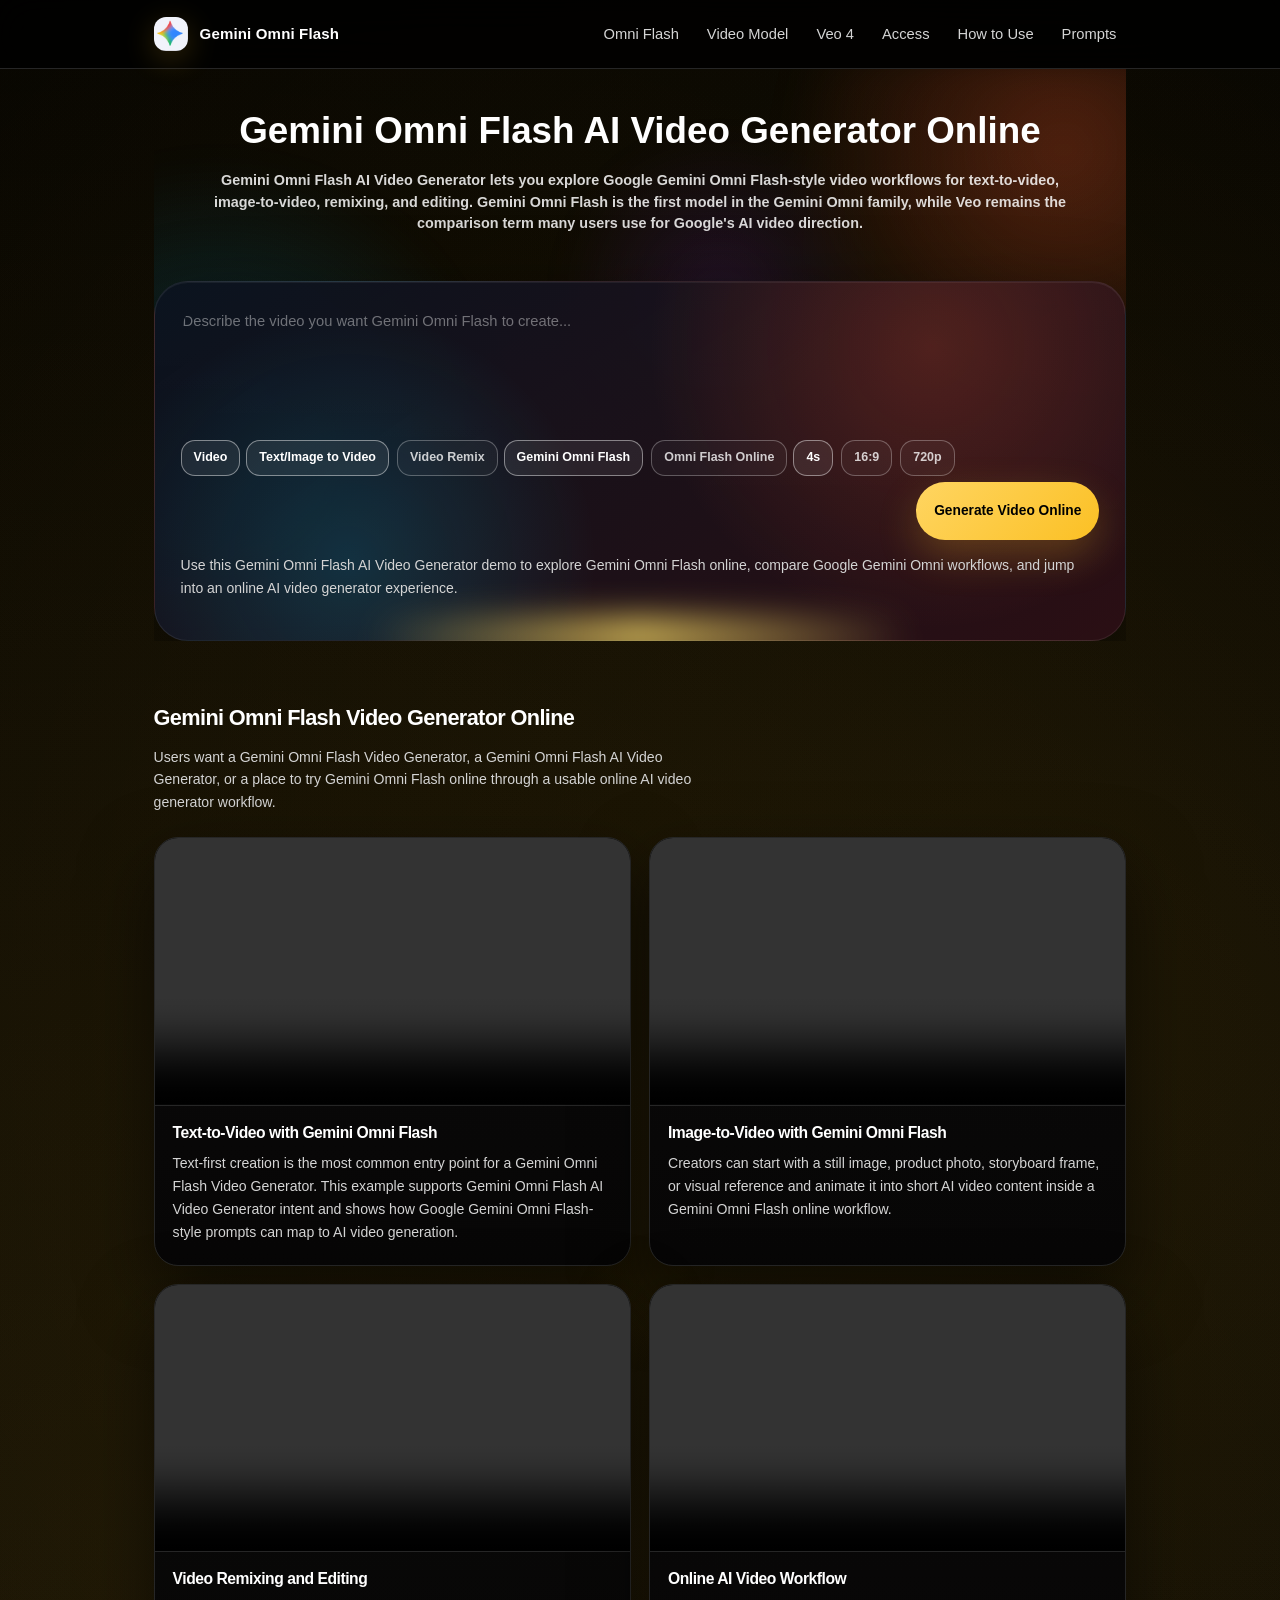
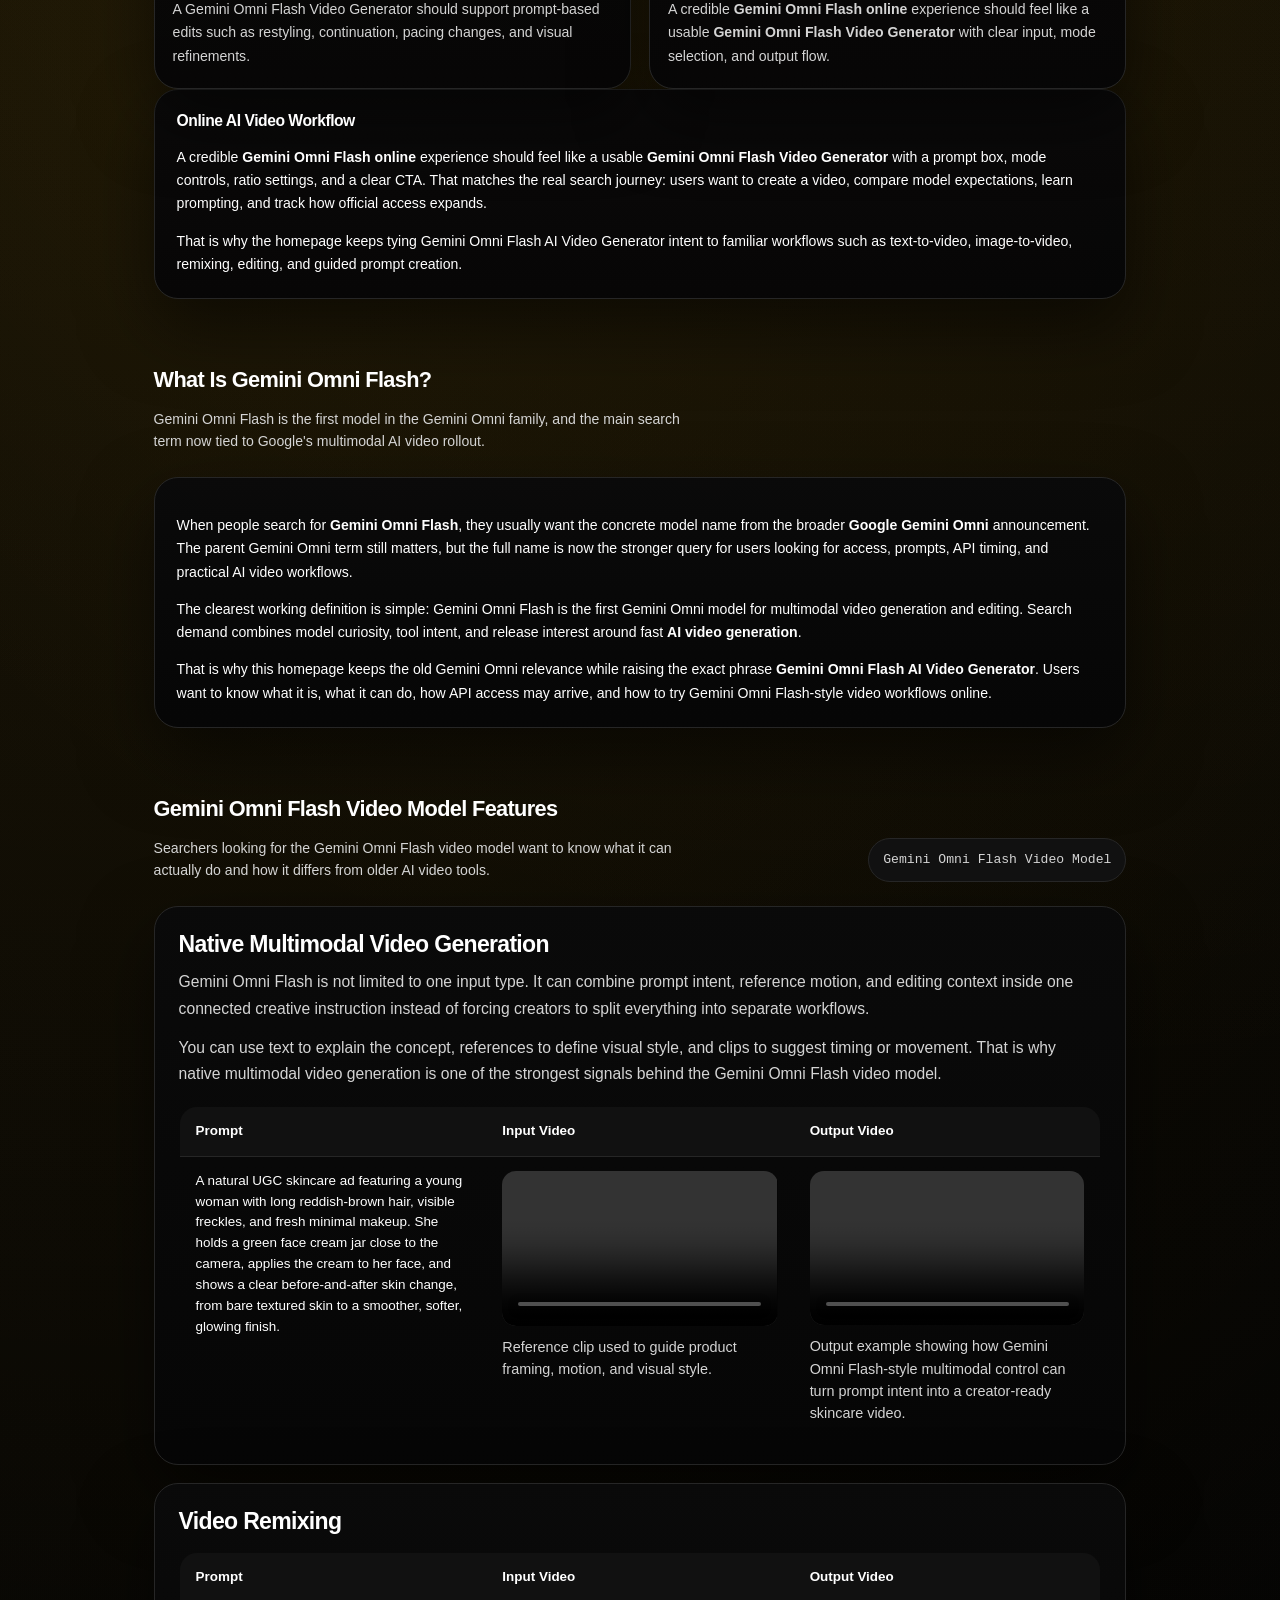
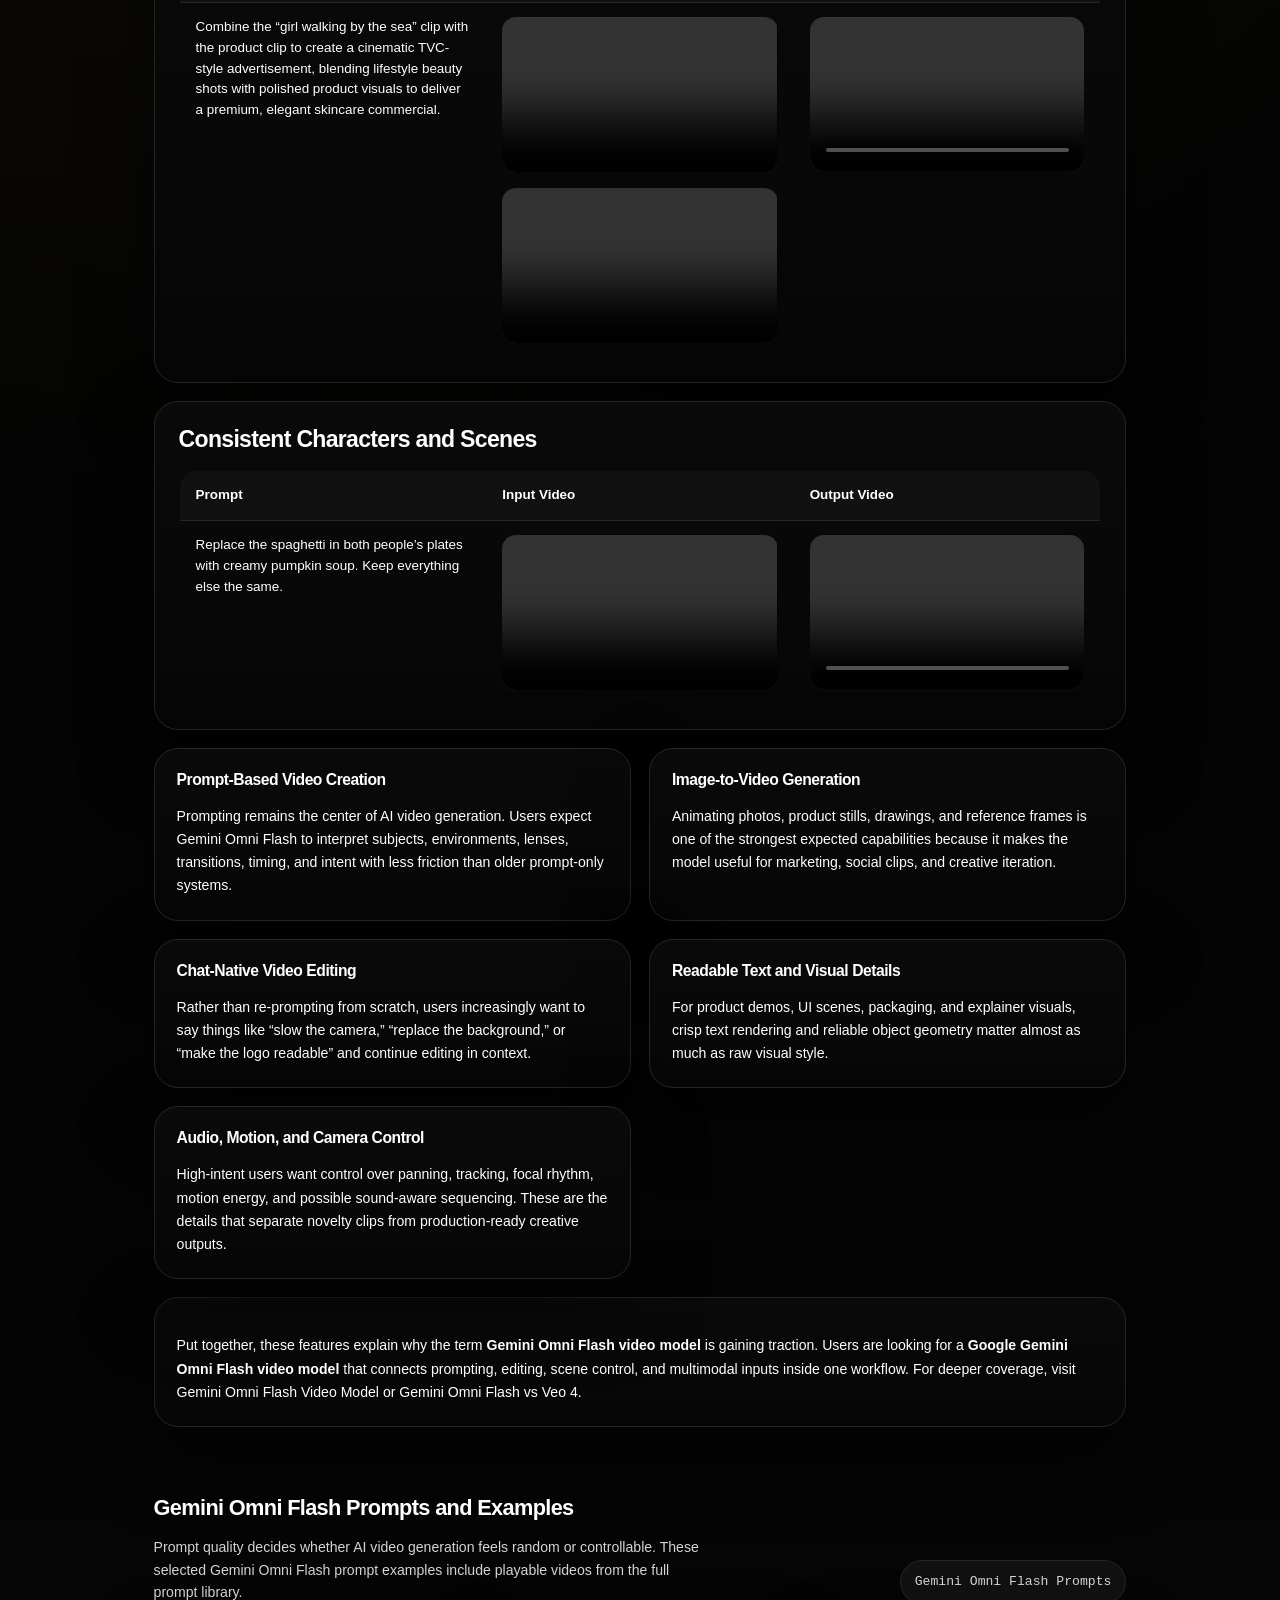
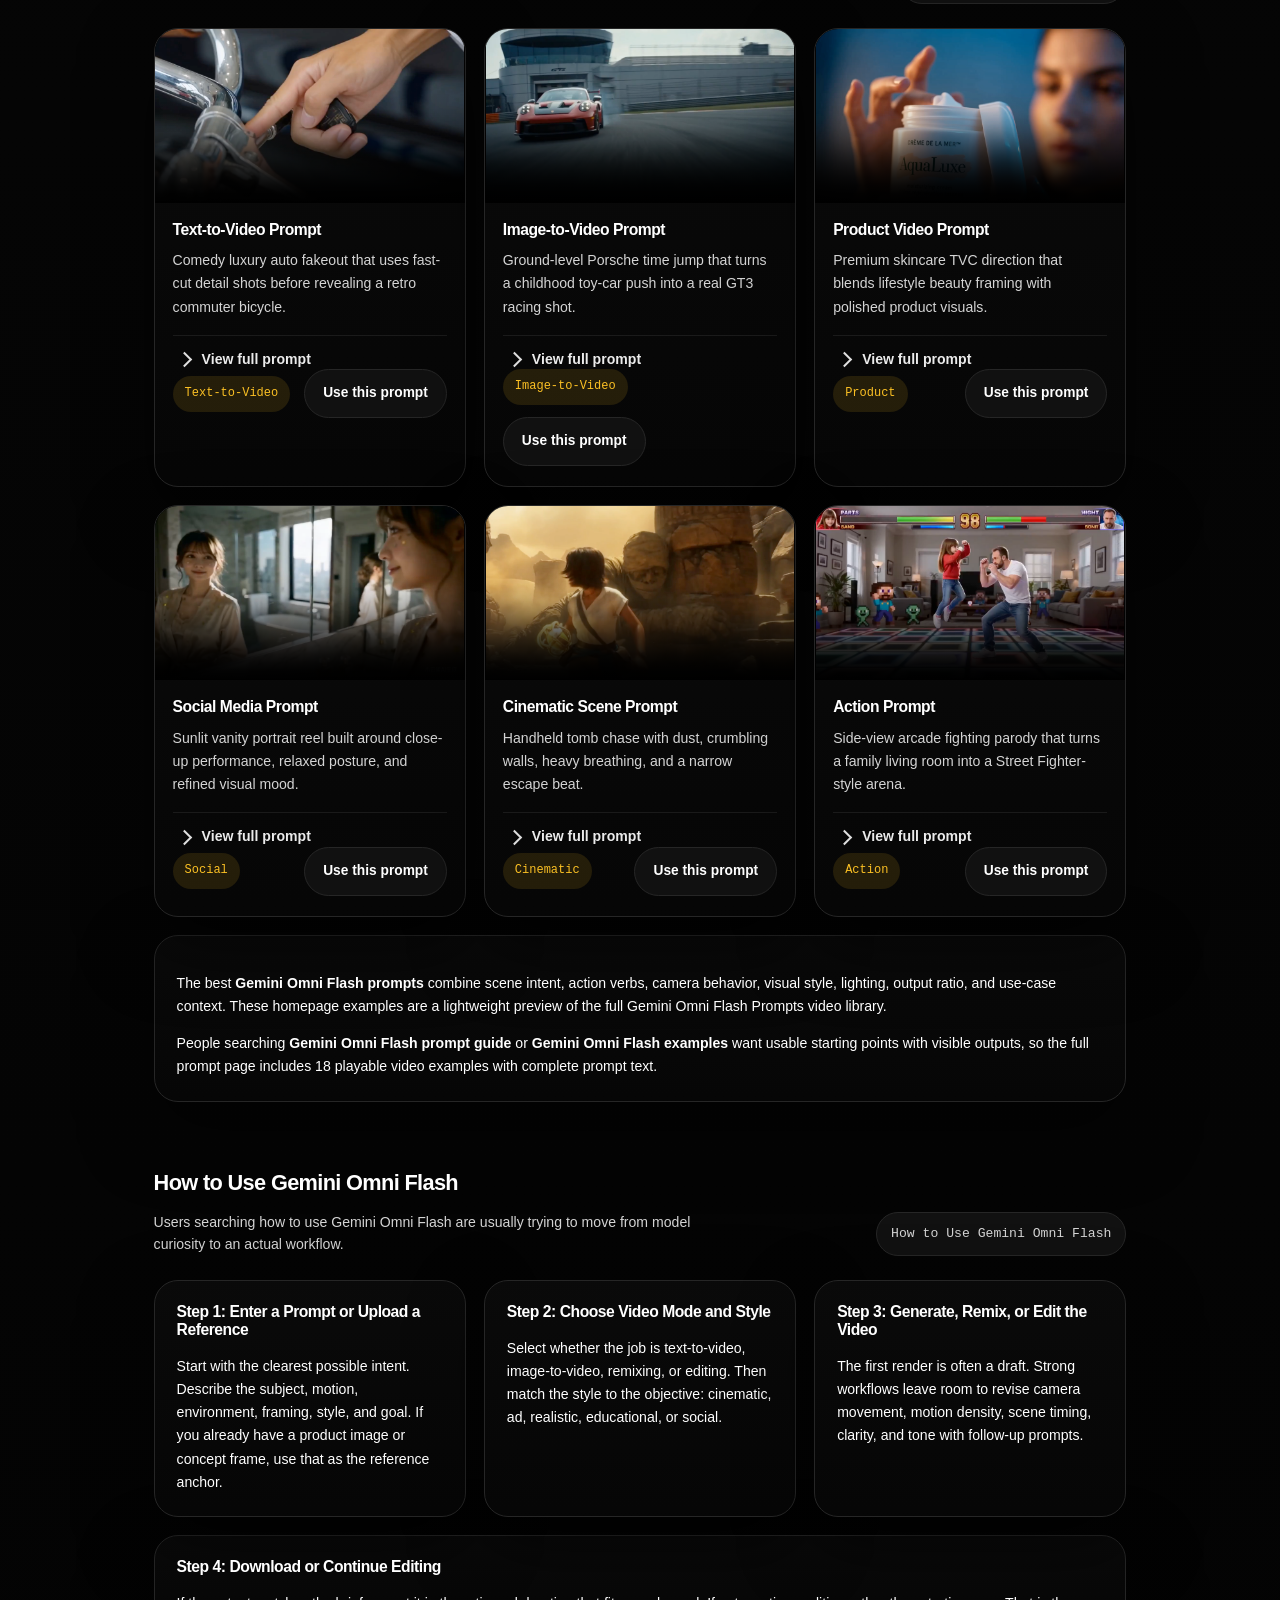
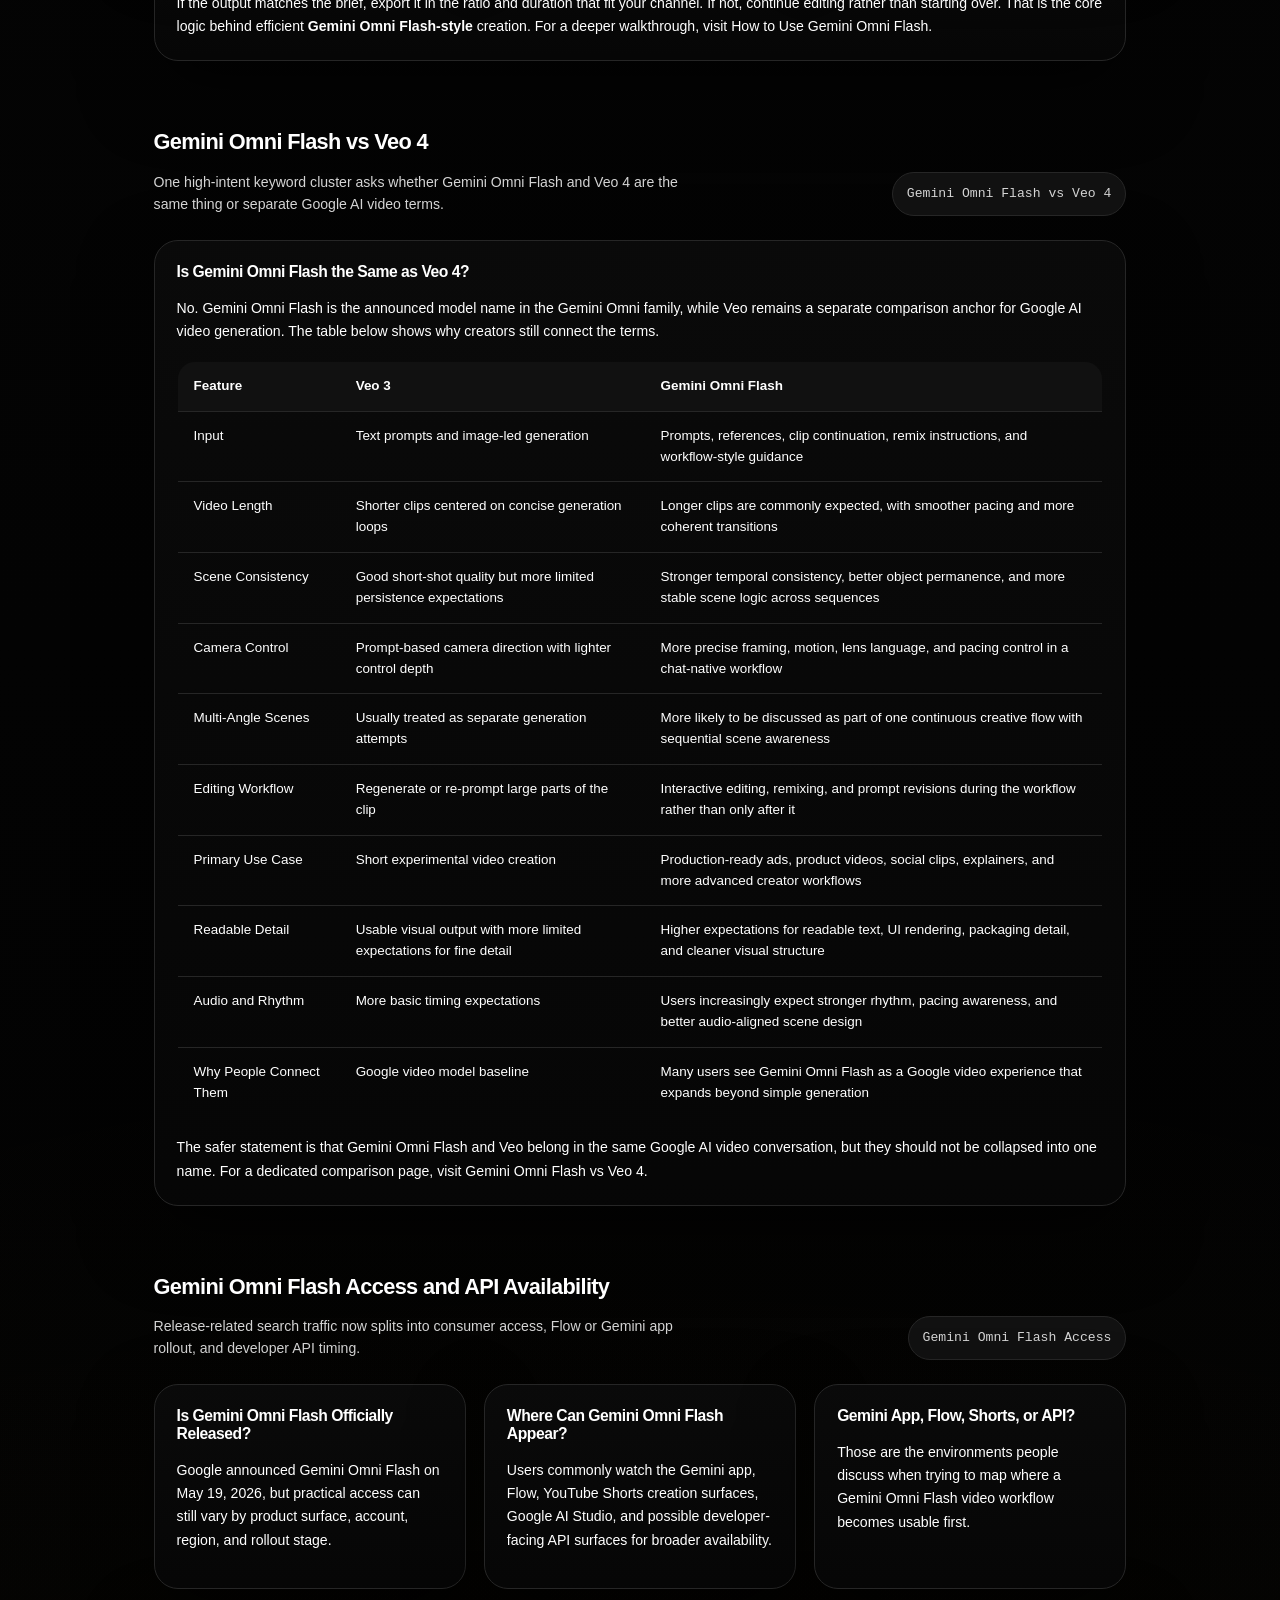
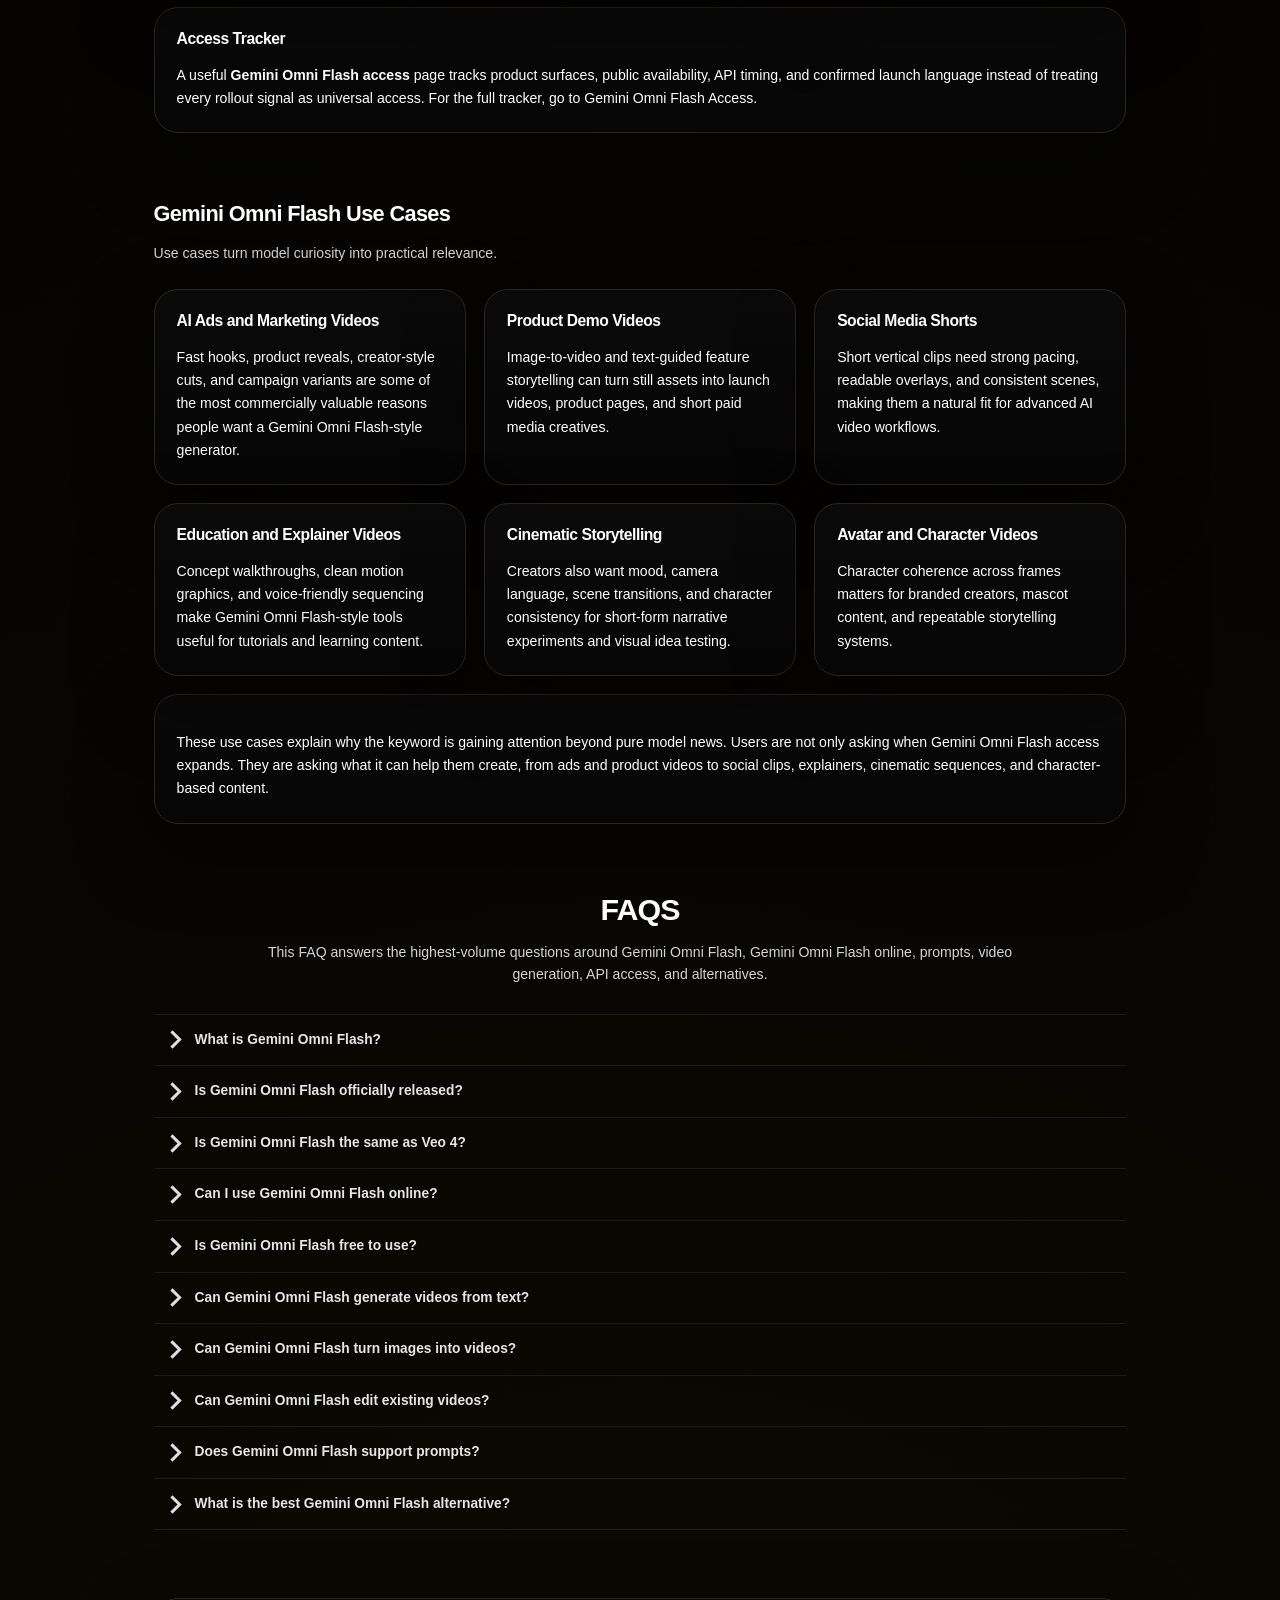
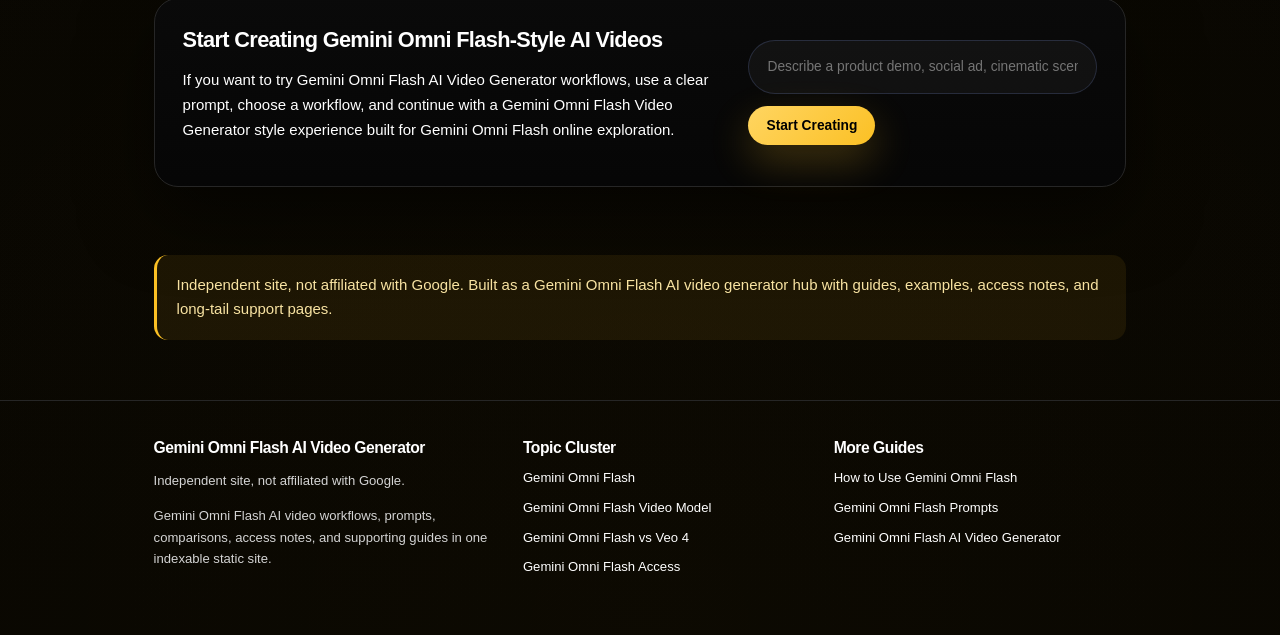
==== commit e6ed97bc: "V1.2" ====
--- a/index.html
+++ b/index.html
@@ -3,30 +3,40 @@
 <head>
   <meta charset="UTF-8">
   <meta name="viewport" content="width=device-width, initial-scale=1.0">
-  <title>Gemini Omni AI Video Generator (Veo 4) | Online</title>
-  <meta name="description" content="Try Gemini Omni AI Video Generator online. Track Google Gemini Omni, Veo 4 updates, prompts, examples, and video workflows.">
+  <title>Gemini Omni Flash AI Video Generator Online</title>
+  <meta name="description" content="Try Gemini Omni Flash AI Video Generator online. Explore Google Gemini Omni Flash prompts, examples, access, API tracking, and video workflows.">
   <meta name="robots" content="index,follow">
   <link rel="canonical" href="https://gemini-omni.github.io/">
   <meta property="og:type" content="website">
-  <meta property="og:title" content="Gemini Omni AI Video Generator (Veo 4) | Online">
-  <meta property="og:description" content="Try Gemini Omni AI Video Generator online. Track Google Gemini Omni, Veo 4 updates, prompts, examples, and video workflows.">
+  <meta property="og:title" content="Gemini Omni Flash AI Video Generator Online">
+  <meta property="og:description" content="Try Gemini Omni Flash AI Video Generator online. Track Google Gemini Omni Flash access, prompts, examples, API timing, and video workflows.">
   <meta property="og:url" content="https://gemini-omni.github.io/">
-  <meta property="og:site_name" content="Gemini Omni AI Video Generator">
+  <meta property="og:site_name" content="Gemini Omni Flash AI Video Generator">
   <meta property="og:image" content="https://gemini-omni.github.io/logo.png">
-  <meta property="og:image:alt" content="Gemini Omni AI Video Generator logo">
+  <meta property="og:image:alt" content="Gemini Omni Flash AI Video Generator logo">
   <meta name="twitter:card" content="summary_large_image">
-  <meta name="twitter:title" content="Gemini Omni AI Video Generator (Veo 4) | Online">
-  <meta name="twitter:description" content="Track Gemini Omni, explore Gemini Omni prompts, compare Gemini Omni vs Veo 4, and try Gemini Omni-style AI video workflows online.">
+  <meta name="twitter:title" content="Gemini Omni Flash AI Video Generator Online">
+  <meta name="twitter:description" content="Track Gemini Omni Flash, explore prompts, compare Gemini Omni Flash vs Veo 4, and try AI video workflows online.">
   <meta name="twitter:image" content="https://gemini-omni.github.io/logo.png">
   <link rel="icon" type="image/png" href="logo.png">
   <link rel="stylesheet" href="styles.css?v=7">
+  <script async src="https://plausible.io/js/pa-2kAn8jw2px8nWrLJJCfL0.js"></script>
+  <script>
+    window.plausible = window.plausible || function() {
+      (plausible.q = plausible.q || []).push(arguments);
+    };
+    plausible.init = plausible.init || function(i) {
+      plausible.o = i || {};
+    };
+    plausible.init();
+  </script>
   <script type="application/ld+json">
     {
       "@context": "https://schema.org",
       "@type": "WebSite",
-      "name": "Gemini Omni AI Video Generator",
+      "name": "Gemini Omni Flash AI Video Generator",
       "url": "https://gemini-omni.github.io/",
-      "description": "Independent resource tracking Gemini Omni as an upcoming Google AI video model with online workflow guidance, prompts, release coverage, and comparison content."
+      "description": "Independent resource tracking Gemini Omni Flash as the first Gemini Omni model with online workflow guidance, prompts, access coverage, API notes, and comparison content."
     }
   </script>
   <script type="application/ld+json">
@@ -50,34 +60,34 @@
       "mainEntity": [
         {
           "@type": "Question",
-          "name": "What is Gemini Omni?",
-          "acceptedAnswer": {
-            "@type": "Answer",
-            "text": "Gemini Omni is being discussed as a possible Google Gemini Omni video model for AI video generation, editing, and multimodal creation, but public details remain limited."
+          "name": "What is Gemini Omni Flash?",
+          "acceptedAnswer": {
+            "@type": "Answer",
+            "text": "Gemini Omni Flash is the first model in Google's Gemini Omni family, designed for multimodal AI video generation and editing with prompts, images, video references, and creative context."
           }
         },
         {
           "@type": "Question",
-          "name": "Is Gemini Omni officially released?",
-          "acceptedAnswer": {
-            "@type": "Answer",
-            "text": "No official public release has been fully confirmed on this site. Gemini Omni is tracked as rumored, upcoming, or not yet fully public."
+          "name": "Is Gemini Omni Flash officially released?",
+          "acceptedAnswer": {
+            "@type": "Answer",
+            "text": "Google announced Gemini Omni Flash on May 19, 2026, with rollout through selected product surfaces and API access expected after the initial release window."
           }
         },
         {
           "@type": "Question",
-          "name": "Is Gemini Omni the same as Veo 4?",
-          "acceptedAnswer": {
-            "@type": "Answer",
-            "text": "Not necessarily. Many users discuss Gemini Omni as a possible Veo 4-style or next-generation Google video model, but that should be treated as informed speculation rather than a confirmed rename."
+          "name": "Is Gemini Omni Flash the same as Veo 4?",
+          "acceptedAnswer": {
+            "@type": "Answer",
+            "text": "No. Gemini Omni Flash is the announced Gemini Omni model name, while Veo is a separate Google video-generation reference that users compare against it."
           }
         },
         {
           "@type": "Question",
-          "name": "Can I use Gemini Omni online?",
-          "acceptedAnswer": {
-            "@type": "Answer",
-            "text": "You can explore Gemini Omni-style online workflows and prompt ideas here, while official product access may still be limited or not fully public."
+          "name": "Can I use Gemini Omni Flash online?",
+          "acceptedAnswer": {
+            "@type": "Answer",
+            "text": "You can track official rollout and explore Gemini Omni Flash-style online workflows here, while availability can vary by product surface, account, and region."
           }
         },
         {
@@ -85,7 +95,7 @@
           "name": "Is Gemini Omni free to use?",
           "acceptedAnswer": {
             "@type": "Answer",
-            "text": "Pricing and access are not fully confirmed. Depending on future rollout, access could vary by product, quota, or subscription tier."
+            "text": "Pricing, quota, and free access can vary by official surface and rollout stage, so users should distinguish official access from adjacent AI video workflows."
           }
         },
         {
@@ -93,7 +103,7 @@
           "name": "Can Gemini Omni generate videos from text?",
           "acceptedAnswer": {
             "@type": "Answer",
-            "text": "That is one of the expected capabilities associated with Gemini Omni-style AI video generation."
+            "text": "Yes. Text-to-video prompting is one of the main workflows users expect from Gemini Omni Flash AI video generation."
           }
         },
         {
@@ -101,7 +111,7 @@
           "name": "Can Gemini Omni turn images into videos?",
           "acceptedAnswer": {
             "@type": "Answer",
-            "text": "Image-to-video generation is commonly expected in discussions around the Gemini Omni video model."
+            "text": "Yes. Image-to-video and reference-led video generation are central to the Gemini Omni Flash search intent."
           }
         },
         {
@@ -109,7 +119,7 @@
           "name": "Can Gemini Omni edit existing videos?",
           "acceptedAnswer": {
             "@type": "Answer",
-            "text": "Video editing and remixing are part of the likely workflow people expect from a Gemini Omni-style model."
+            "text": "Gemini Omni Flash search intent strongly includes editing, remixing, and revision workflows, especially for creators and marketers."
           }
         },
         {
@@ -117,7 +127,7 @@
           "name": "Does Gemini Omni support prompts?",
           "acceptedAnswer": {
             "@type": "Answer",
-            "text": "Yes, prompt-based control is central to how most users describe Gemini Omni-style video generation."
+            "text": "Yes, prompt-based control is central to Gemini Omni Flash video generation, scene planning, and revision workflows."
           }
         },
         {
@@ -135,15 +145,16 @@
 <body>
   <header class="topbar">
     <div class="site-shell topbar-inner">
-      <a class="brand" href="index.html" aria-label="Gemini Omni Home">
-        <img class="brand-mark" src="logo.png" alt="Gemini Omni logo">
-        <span>Gemini Omni</span>
+      <a class="brand" href="index.html" aria-label="Gemini Omni Flash Home">
+        <img class="brand-mark" src="logo.png" alt="Gemini Omni Flash logo">
+        <span>Gemini Omni Flash</span>
       </a>
       <div class="nav-wrap">
         <nav class="nav-subpages" aria-label="Subpages">
+          <a href="gemini-omni-flash.html">Omni Flash</a>
           <a href="gemini-omni-video-model.html">Video Model</a>
           <a href="gemini-omni-vs-veo-4.html">Veo 4</a>
-          <a href="gemini-omni-release-date.html">Release Date</a>
+          <a href="gemini-omni-release-date.html">Access</a>
           <a href="how-to-use-gemini-omni.html">How to Use</a>
           <a href="gemini-omni-prompts.html">Prompts</a>
         </nav>
@@ -156,16 +167,16 @@
       <div class="site-shell">
         <div class="hero-stage">
           <div class="hero-copy hero-copy-centered">
-            <h1>Gemini Omni AI Video Generator (Veo 4)</h1>
-            <p class="lead">Gemini Omni AI Video Generator lets you explore Google Gemini Omni-style video workflows for text-to-video, image-to-video, remixing, and editing. Many users discuss the Gemini Omni video model alongside Veo 4 as a possible next-generation Google AI video system.</p>
-          </div>
-
-          <form class="hero-console" data-redirect aria-label="Gemini Omni style tool demo">
+            <h1>Gemini Omni Flash AI Video Generator Online</h1>
+            <p class="lead">Gemini Omni Flash AI Video Generator lets you explore Google Gemini Omni Flash-style video workflows for text-to-video, image-to-video, remixing, and editing. Gemini Omni Flash is the first model in the Gemini Omni family, while Veo remains the comparison term many users use for Google's AI video direction.</p>
+          </div>
+
+          <form class="hero-console" data-redirect aria-label="Gemini Omni Flash style tool demo">
             <div class="hero-console-glow" aria-hidden="true"></div>
             <div class="hero-input-shell">
               <div class="hero-input-copy">
                 <label class="sr-only" for="heroPrompt">Describe your video idea</label>
-                <textarea id="heroPrompt" placeholder="Describe the video you want Gemini Omni to create..."></textarea>
+                <textarea id="heroPrompt" placeholder="Describe the video you want Gemini Omni Flash to create..."></textarea>
               </div>
             </div>
 
@@ -178,8 +189,8 @@
                 <button type="button" class="tool-pill">Video Remix</button>
               </div>
               <div class="toolbar-group chip-group" aria-label="Model">
-                <button type="button" class="tool-pill active">Gemini Omni</button>
-                <button type="button" class="tool-pill">Gemini Omni Online</button>
+                <button type="button" class="tool-pill active">Gemini Omni Flash</button>
+                <button type="button" class="tool-pill">Omni Flash Online</button>
               </div>
               <div class="toolbar-group chip-group" aria-label="Settings">
                 <button type="button" class="tool-pill active">4s</button>
@@ -188,7 +199,7 @@
               </div>
               <button class="button hero-submit" type="submit">Generate Video Online</button>
             </div>
-            <p class="micro-note">Use this Gemini Omni AI Video Generator demo to explore Gemini Omni online, compare Google Gemini Omni workflows, and jump into an online AI video generator experience.</p>
+            <p class="micro-note">Use this Gemini Omni Flash AI Video Generator demo to explore Gemini Omni Flash online, compare Google Gemini Omni workflows, and jump into an online AI video generator experience.</p>
           </form>
         </div>
       </div>
@@ -198,8 +209,8 @@
       <div class="site-shell">
         <div class="section-head">
           <div>
-            <h2>Gemini Omni Video Generator Online</h2>
-            <p>Users want a Gemini Omni Video Generator, a Gemini Omni AI Video Generator, or a place to try Gemini Omni online through a usable online AI video generator workflow.</p>
+            <h2>Gemini Omni Flash Video Generator Online</h2>
+            <p>Users want a Gemini Omni Flash Video Generator, a Gemini Omni Flash AI Video Generator, or a place to try Gemini Omni Flash online through a usable online AI video generator workflow.</p>
           </div>
         </div>
         <div class="video-grid">
@@ -208,8 +219,8 @@
               <source src="public/Gemini%20Omni%20Video%20Generator%20Online/Text-to-Video-with-Gemini-Omni.mp4" type="video/mp4">
             </video>
             <figcaption>
-              <h3>Text-to-Video with Gemini Omni</h3>
-              <p>Text-first creation is the most common entry point for a Gemini Omni Video Generator. This example supports Gemini Omni AI Video Generator intent and shows how Google Gemini Omni-style prompts can map to AI video generation.</p>
+              <h3>Text-to-Video with Gemini Omni Flash</h3>
+              <p>Text-first creation is the most common entry point for a Gemini Omni Flash Video Generator. This example supports Gemini Omni Flash AI Video Generator intent and shows how Google Gemini Omni Flash-style prompts can map to AI video generation.</p>
             </figcaption>
           </figure>
           <figure class="video-card">
@@ -217,8 +228,8 @@
               <source src="public/Gemini%20Omni%20Video%20Generator%20Online/Image-to-Video%20-with-Gemini-Omni.mp4" type="video/mp4">
             </video>
             <figcaption>
-              <h3>Image-to-Video with Gemini Omni</h3>
-              <p>Creators can start with a still image, product photo, storyboard frame, or visual reference and animate it into short AI video content inside a Gemini Omni online workflow.</p>
+              <h3>Image-to-Video with Gemini Omni Flash</h3>
+              <p>Creators can start with a still image, product photo, storyboard frame, or visual reference and animate it into short AI video content inside a Gemini Omni Flash online workflow.</p>
             </figcaption>
           </figure>
           <figure class="video-card">
@@ -227,7 +238,7 @@
             </video>
             <figcaption>
               <h3>Video Remixing and Editing</h3>
-              <p>A Gemini Omni Video Generator should support prompt-based edits such as restyling, continuation, pacing changes, and visual refinements.</p>
+              <p>A Gemini Omni Flash Video Generator should support prompt-based edits such as restyling, continuation, pacing changes, and visual refinements.</p>
             </figcaption>
           </figure>
           <figure class="video-card">
@@ -236,14 +247,14 @@
             </video>
             <figcaption>
               <h3>Online AI Video Workflow</h3>
-              <p>A credible <strong>Gemini Omni online</strong> experience should feel like a usable <strong>Gemini Omni Video Generator</strong> with clear input, mode selection, and output flow.</p>
+              <p>A credible <strong>Gemini Omni Flash online</strong> experience should feel like a usable <strong>Gemini Omni Flash Video Generator</strong> with clear input, mode selection, and output flow.</p>
             </figcaption>
           </figure>
         </div>
         <div class="section-card">
           <h3>Online AI Video Workflow</h3>
-          <p>A credible <strong>Gemini Omni online</strong> experience should feel like a usable <strong>Gemini Omni Video Generator</strong> with a prompt box, mode controls, ratio settings, and a clear CTA. That matches the real search journey: users want to create a video, compare model expectations, learn prompting, and decide whether this rumored online AI video generator is worth watching.</p>
-          <p>That is why the homepage keeps tying Gemini Omni AI Video Generator intent to familiar workflows such as text-to-video, image-to-video, remixing, editing, and guided prompt creation.</p>
+          <p>A credible <strong>Gemini Omni Flash online</strong> experience should feel like a usable <strong>Gemini Omni Flash Video Generator</strong> with a prompt box, mode controls, ratio settings, and a clear CTA. That matches the real search journey: users want to create a video, compare model expectations, learn prompting, and track how official access expands.</p>
+          <p>That is why the homepage keeps tying Gemini Omni Flash AI Video Generator intent to familiar workflows such as text-to-video, image-to-video, remixing, editing, and guided prompt creation.</p>
         </div>
       </div>
     </section>
@@ -252,14 +263,14 @@
       <div class="site-shell">
         <div class="section-head">
           <div>
-            <h2>What Is Gemini Omni?</h2>
-            <p>Gemini Omni is widely discussed as a possible Google Gemini Omni direction for multimodal AI video generation and editing.</p>
+            <h2>What Is Gemini Omni Flash?</h2>
+            <p>Gemini Omni Flash is the first model in the Gemini Omni family, and the main search term now tied to Google's multimodal AI video rollout.</p>
           </div>
         </div>
         <div class="section-card" style="margin-top:18px;">
-          <p>When people search for <strong>Gemini Omni</strong>, they usually mean a possible <strong>Google Gemini Omni</strong> experience for video creation, video editing, and multimodal generation. In search behavior, Gemini Omni acts as shorthand for a tracked <strong>Gemini Omni model</strong> that could support prompt-first AI video workflows.</p>
-          <p>The term also appears beside <strong>Veo 4</strong>, so many users frame Gemini Omni as a possible Veo 4-style model or next-generation Google video system. That does not mean the naming relationship is officially confirmed. It means demand already combines model curiosity, tool intent, and release interest around fast <strong>AI video generation</strong>.</p>
-          <p>The clearest working definition is simple: Gemini Omni is a tracked keyword for an expected Google-family video model or workflow covering text-to-video, image-to-video, remixing, and editing. Users want to know what it is, what it may do, and how to try Gemini Omni-style video workflows online.</p>
+          <p>When people search for <strong>Gemini Omni Flash</strong>, they usually want the concrete model name from the broader <strong>Google Gemini Omni</strong> announcement. The parent Gemini Omni term still matters, but the full name is now the stronger query for users looking for access, prompts, API timing, and practical AI video workflows.</p>
+          <p>The clearest working definition is simple: Gemini Omni Flash is the first Gemini Omni model for multimodal video generation and editing. Search demand combines model curiosity, tool intent, and release interest around fast <strong>AI video generation</strong>.</p>
+          <p>That is why this homepage keeps the old Gemini Omni relevance while raising the exact phrase <strong>Gemini Omni Flash AI Video Generator</strong>. Users want to know what it is, what it can do, how API access may arrive, and how to try Gemini Omni Flash-style video workflows online.</p>
         </div>
       </div>
     </section>
@@ -268,15 +279,15 @@
       <div class="site-shell">
         <div class="section-head">
           <div>
-            <h2>Expected Features of Gemini Omni Video Model</h2>
-            <p>Searchers looking for the Gemini Omni video model want to know what it may actually do.</p>
-          </div>
-          <a class="text-link-pill" href="gemini-omni-video-model.html">Gemini Omni Video Model</a>
+            <h2>Gemini Omni Flash Video Model Features</h2>
+            <p>Searchers looking for the Gemini Omni Flash video model want to know what it can actually do and how it differs from older AI video tools.</p>
+          </div>
+          <a class="text-link-pill" href="gemini-omni-video-model.html">Gemini Omni Flash Video Model</a>
         </div>
         <div class="feature-demo-card">
           <h3>Native Multimodal Video Generation</h3>
-          <p>Gemini Omni is not limited to one input type. It can combine prompt intent, reference motion, and editing context inside one connected creative instruction instead of forcing creators to split everything into separate workflows.</p>
-          <p>You can use text to explain the concept, references to define visual style, and clips to suggest timing or movement. That is why Native Multimodal Video Generation is one of the strongest expected signals behind the Gemini Omni video model.</p>
+          <p>Gemini Omni Flash is not limited to one input type. It can combine prompt intent, reference motion, and editing context inside one connected creative instruction instead of forcing creators to split everything into separate workflows.</p>
+          <p>You can use text to explain the concept, references to define visual style, and clips to suggest timing or movement. That is why native multimodal video generation is one of the strongest signals behind the Gemini Omni Flash video model.</p>
           <table class="compare-table feature-demo-table" style="margin-top:18px;">
             <thead>
               <tr>
@@ -303,7 +314,7 @@
                     <video class="feature-video" controls muted playsinline preload="metadata" title="Gemini Omni Native Multimodal Video Generation output for a skincare UGC ad" aria-label="Gemini Omni Native Multimodal Video Generation output video showing a skincare UGC ad with creator presentation and before after effect">
                       <source src="public/Expected%20Features%20of%20Gemini%20Omni%20Video%20Model/Native%20Multimodal%20Video%20Generation-2.mp4.mp4" type="video/mp4">
                     </video>
-                    <figcaption>Output example showing how Gemini Omni-style multimodal control can turn prompt intent into a creator-ready skincare video.</figcaption>
+                    <figcaption>Output example showing how Gemini Omni Flash-style multimodal control can turn prompt intent into a creator-ready skincare video.</figcaption>
                   </figure>
                 </td>
               </tr>
@@ -384,7 +395,7 @@
         <div class="content-grid two">
           <article class="section-card">
             <h3>Prompt-Based Video Creation</h3>
-            <p>Prompting remains the center of AI video generation. Users expect Gemini Omni to interpret subjects, environments, lenses, transitions, timing, and intent with less friction than older prompt-only systems.</p>
+            <p>Prompting remains the center of AI video generation. Users expect Gemini Omni Flash to interpret subjects, environments, lenses, transitions, timing, and intent with less friction than older prompt-only systems.</p>
           </article>
           <article class="section-card">
             <h3>Image-to-Video Generation</h3>
@@ -404,7 +415,7 @@
           </article>
         </div>
         <div class="section-card" style="margin-top:18px;">
-          <p>Put together, these expected features explain why the term <strong>Gemini Omni video model</strong> is gaining traction. Users are looking for a <strong>Google Gemini Omni video model</strong> that connects prompting, editing, scene control, and multimodal inputs inside one workflow. For deeper coverage, visit <a href="gemini-omni-video-model.html">Gemini Omni Video Model</a> or <a href="gemini-omni-vs-veo-4.html">Gemini Omni vs Veo 4</a>.</p>
+          <p>Put together, these features explain why the term <strong>Gemini Omni Flash video model</strong> is gaining traction. Users are looking for a <strong>Google Gemini Omni Flash video model</strong> that connects prompting, editing, scene control, and multimodal inputs inside one workflow. For deeper coverage, visit <a href="gemini-omni-video-model.html">Gemini Omni Flash Video Model</a> or <a href="gemini-omni-vs-veo-4.html">Gemini Omni Flash vs Veo 4</a>.</p>
         </div>
       </div>
     </section>
@@ -413,10 +424,10 @@
       <div class="site-shell">
         <div class="section-head">
           <div>
-            <h2>Gemini Omni Prompts and Examples</h2>
-            <p>Prompt quality decides whether AI video generation feels random or controllable. These selected Gemini Omni prompt examples include playable videos from the full prompt library.</p>
-          </div>
-          <a class="text-link-pill" href="gemini-omni-prompts.html">Gemini Omni Prompts</a>
+            <h2>Gemini Omni Flash Prompts and Examples</h2>
+            <p>Prompt quality decides whether AI video generation feels random or controllable. These selected Gemini Omni Flash prompt examples include playable videos from the full prompt library.</p>
+          </div>
+          <a class="text-link-pill" href="gemini-omni-prompts.html">Gemini Omni Flash Prompts</a>
         </div>
         <div class="prompt-grid home-video-prompt-grid">
           <figure class="video-card">
@@ -433,7 +444,7 @@
                   <div class="prompt-box">0-3 seconds medium shot fixed lens, two people wearing exquisite outfits sitting in front of a car dealership negotiation table, one person domineeringly slaps a bank card shouting "Full payment, no installments!", the other person nods in agreement arrogantly, background car dealership sign blurred, paired with high-end car commercial epic song + crisp card slap sound effect; 3-6 seconds fast cut beat close-ups (0.5 seconds per frame), sequentially shooting shiny metal hub, black leather seat, metal brake handle, bike bell pressed with a crisp sound, never showing the whole vehicle throughout, BGM drum beat pulled high; 6-8 seconds panoramic shot violent pull back + big red cloth instantly torn away + confetti explodes, revealing a retro commuter bicycle, BGM stops abruptly switching to funny quirky sound effect; 8-12 seconds fixed panoramic shot, two people standing proudly on both sides of the bike making V-signs, freeze frame group photo, pop-up text "Paid in full, low carbon travel!", voiceover "100 kilometers fuel consumption only two steamed buns!", paired with cheerful laughter + funny cheerful BGM.</div>
                 </div>
               </details>
-              <div class="prompt-actions"><span class="prompt-tag">Text-to-Video</span><a class="button alt" href="https://www.aicovea.com/gemini-omni" data-cta>Use this prompt</a></div>
+              <div class="prompt-actions"><span class="prompt-tag">Text-to-Video</span><a class="button alt" href="https://www.omniflashgenerator.com/" data-cta>Use this prompt</a></div>
             </figcaption>
           </figure>
           <figure class="video-card">
@@ -450,7 +461,7 @@
                   <div class="prompt-box">1 person in shot, @, 12 seconds, top-tier car commercial quality, cinematic camera, realistic speed oppression, silky space-time transition, consistent character identity before and after, stable image, progressive emotional build-up.<br><br>0.0-4.0 seconds: Ultra-low angle ground-level macro shot, afternoon warm golden sunlight illuminates beige plush carpet, floating dust particles, retro Kodak film warm yellow tone. Young @ reveals only tender little hands, vigorously pushing a red Porsche toy sports car forward to sprint. The camera glides at high speed closely following the front of the toy car, simulating a real racing first-person perspective, speed getting faster and faster, childhood imagination thoroughly ignited.<br><br>4.0-5.5 seconds: The toy car rushes straight into the dark shadows under the sofa, light suddenly extinguishes, carpet textures stretched into radial speed motion blur, the whole frame swallowed by darkness. Using the occlusion action of rushing into shadow to complete a seamless transition, forming a space-time jump from childhood to reality.<br><br>5.5-9.0 seconds: Engine roar explodes in the black field, a real red Porsche 911 GT3 roars out from the darkness, cool grey race track, sharp skylight, fierce car paint reflection, tires kicking up heat waves and slight smoke. The camera maintains a completely consistent ground-level high-speed tracking shot as the previous one, looking like the same car transforming directly from toy size to a real racing car, strong visual shock, physical speed sense realistic and fierce.<br><br>9.0-12.0 seconds: Cut to extreme close-up inside the car, adult @'s hand wearing racing gloves firmly grips the suede steering wheel and shifts gears violently, mechanical vibration, sweat, friction details clearly visible. The camera suddenly tilts up and zooms in, freezing on @'s burning determined eyes under the helmet, sweat sliding down the forehead, eyes looking like driving childhood fantasies completely into reality. Fast panning shot inside the car space, strong vibration, oppression maximized, finally ending with a freeze-frame climax on the eyes.</div>
                 </div>
               </details>
-              <div class="prompt-actions"><span class="prompt-tag">Image-to-Video</span><a class="button alt" href="https://www.aicovea.com/gemini-omni" data-cta>Use this prompt</a></div>
+              <div class="prompt-actions"><span class="prompt-tag">Image-to-Video</span><a class="button alt" href="https://www.omniflashgenerator.com/" data-cta>Use this prompt</a></div>
             </figcaption>
           </figure>
           <figure class="video-card">
@@ -467,7 +478,7 @@
                   <div class="prompt-box">Clip with the product clip to create a cinematic TVC-style advertisement, blending lifestyle beauty shots with polished product visuals to deliver a premium, elegant skincare commercial.</div>
                 </div>
               </details>
-              <div class="prompt-actions"><span class="prompt-tag">Product</span><a class="button alt" href="https://www.aicovea.com/gemini-omni" data-cta>Use this prompt</a></div>
+              <div class="prompt-actions"><span class="prompt-tag">Product</span><a class="button alt" href="https://www.omniflashgenerator.com/" data-cta>Use this prompt</a></div>
             </figcaption>
           </figure>
           <figure class="video-card">
@@ -484,7 +495,7 @@
                   <div class="prompt-box">Based on &lt;User Portrait&gt;, an exquisitely refined woman positioned at a private bathroom vanity, bathed in intense afternoon sunlight. Her posture is relaxed and languid, yet retains an unmistakable sense of elegance</div>
                 </div>
               </details>
-              <div class="prompt-actions"><span class="prompt-tag">Social</span><a class="button alt" href="https://www.aicovea.com/gemini-omni" data-cta>Use this prompt</a></div>
+              <div class="prompt-actions"><span class="prompt-tag">Social</span><a class="button alt" href="https://www.omniflashgenerator.com/" data-cta>Use this prompt</a></div>
             </figcaption>
           </figure>
           <figure class="video-card">
@@ -501,7 +512,7 @@
                   <div class="prompt-box">A cinematic and chaotic tracking shot with handheld camera motion and camera shake shows an explorer holding an ancient scarab artifact. They are running away from a giant pursuing mummy. Debris and dust clouds can be seen. The mummy is causing sections of the ancient wall to crumble. The explorer runs away frantically while occasionally looking back, you can hear her heavy breathing. She continues running until she narrowly escapes once the mummy almost grabs her but it hits a pillar causing it to fall on itself, the explorer then continues running into the entrance of a tomb.</div>
                 </div>
               </details>
-              <div class="prompt-actions"><span class="prompt-tag">Cinematic</span><a class="button alt" href="https://www.aicovea.com/gemini-omni" data-cta>Use this prompt</a></div>
+              <div class="prompt-actions"><span class="prompt-tag">Cinematic</span><a class="button alt" href="https://www.omniflashgenerator.com/" data-cta>Use this prompt</a></div>
             </figcaption>
           </figure>
           <figure class="video-card">
@@ -518,13 +529,13 @@
                   <div class="prompt-box">Cinematic side-view fighting game style, 9-year-old girl vs dad in living room transformed into Street Fighter arena. Dynamic 2D plane camera like arcade game. Round 1 Fight banner flashes. Girl throws rapid cute punches, dad</div>
                 </div>
               </details>
-              <div class="prompt-actions"><span class="prompt-tag">Action</span><a class="button alt" href="https://www.aicovea.com/gemini-omni" data-cta>Use this prompt</a></div>
+              <div class="prompt-actions"><span class="prompt-tag">Action</span><a class="button alt" href="https://www.omniflashgenerator.com/" data-cta>Use this prompt</a></div>
             </figcaption>
           </figure>
         </div>
         <div class="section-card" style="margin-top:18px;">
-          <p>The best <strong>Gemini Omni prompts</strong> combine scene intent, action verbs, camera behavior, visual style, lighting, output ratio, and use-case context. These homepage examples are a lightweight preview of the full <a href="gemini-omni-prompts.html">Gemini Omni Prompts</a> video library.</p>
-          <p>People searching <strong>Gemini Omni prompt guide</strong> or <strong>Gemini Omni examples</strong> want usable starting points with visible outputs, so the full prompt page includes 18 playable video examples with complete prompt text.</p>
+          <p>The best <strong>Gemini Omni Flash prompts</strong> combine scene intent, action verbs, camera behavior, visual style, lighting, output ratio, and use-case context. These homepage examples are a lightweight preview of the full <a href="gemini-omni-prompts.html">Gemini Omni Flash Prompts</a> video library.</p>
+          <p>People searching <strong>Gemini Omni Flash prompt guide</strong> or <strong>Gemini Omni Flash examples</strong> want usable starting points with visible outputs, so the full prompt page includes 18 playable video examples with complete prompt text.</p>
         </div>
       </div>
     </section>
@@ -533,10 +544,10 @@
       <div class="site-shell">
         <div class="section-head">
           <div>
-            <h2>How to Use Gemini Omni</h2>
-            <p>Users searching how to use Gemini Omni are usually trying to move from model curiosity to an actual workflow.</p>
-          </div>
-          <a class="text-link-pill" href="how-to-use-gemini-omni.html">How to Use Gemini Omni</a>
+            <h2>How to Use Gemini Omni Flash</h2>
+            <p>Users searching how to use Gemini Omni Flash are usually trying to move from model curiosity to an actual workflow.</p>
+          </div>
+          <a class="text-link-pill" href="how-to-use-gemini-omni.html">How to Use Gemini Omni Flash</a>
         </div>
         <div class="card-grid three">
           <article class="section-card">
@@ -554,7 +565,7 @@
         </div>
         <div class="section-card" style="margin-top:18px;">
           <h3>Step 4: Download or Continue Editing</h3>
-          <p>If the output matches the brief, export it in the ratio and duration that fit your channel. If not, continue editing rather than starting over. That is the core logic behind efficient <strong>Gemini Omni-style</strong> creation. For a deeper walkthrough, visit <a href="how-to-use-gemini-omni.html">How to Use Gemini Omni</a>.</p>
+          <p>If the output matches the brief, export it in the ratio and duration that fit your channel. If not, continue editing rather than starting over. That is the core logic behind efficient <strong>Gemini Omni Flash-style</strong> creation. For a deeper walkthrough, visit <a href="how-to-use-gemini-omni.html">How to Use Gemini Omni Flash</a>.</p>
         </div>
       </div>
     </section>
@@ -563,20 +574,20 @@
       <div class="site-shell">
         <div class="section-head">
           <div>
-            <h2>Gemini Omni vs Veo 4</h2>
-            <p>One of the highest-intent keyword clusters asks whether Gemini Omni and Veo 4 are the same thing.</p>
-          </div>
-          <a class="text-link-pill" href="gemini-omni-vs-veo-4.html">Gemini Omni vs Veo 4</a>
+            <h2>Gemini Omni Flash vs Veo 4</h2>
+            <p>One high-intent keyword cluster asks whether Gemini Omni Flash and Veo 4 are the same thing or separate Google AI video terms.</p>
+          </div>
+          <a class="text-link-pill" href="gemini-omni-vs-veo-4.html">Gemini Omni Flash vs Veo 4</a>
         </div>
         <div class="section-card">
-          <h3>Is Gemini Omni the Same as Veo 4?</h3>
-          <p>Not in any confirmed sense on this site. Many users discuss Gemini Omni as a possible <strong>Veo 4-style</strong> or next-generation Google video model. The table below shows why creators connect the terms.</p>
+          <h3>Is Gemini Omni Flash the Same as Veo 4?</h3>
+          <p>No. Gemini Omni Flash is the announced model name in the Gemini Omni family, while Veo remains a separate comparison anchor for Google AI video generation. The table below shows why creators still connect the terms.</p>
           <table class="compare-table" style="margin-top:18px;">
             <thead>
               <tr>
                 <th>Feature</th>
                 <th>Veo 3</th>
-                <th>Gemini Omni (Veo 4-style)</th>
+                <th>Gemini Omni Flash</th>
               </tr>
             </thead>
             <tbody>
@@ -628,11 +639,11 @@
               <tr>
                 <td>Why People Connect Them</td>
                 <td>Google video model baseline</td>
-                <td>Many users see Gemini Omni as a possible next-step Google video experience that expands beyond simple generation</td>
+                <td>Many users see Gemini Omni Flash as a Google video experience that expands beyond simple generation</td>
               </tr>
             </tbody>
           </table>
-          <p style="margin-top:18px;">The safer statement is that Gemini Omni is frequently discussed <em>in relation to</em> Veo 4 or as a possible Veo 4-style model. For a dedicated comparison page, visit <a href="gemini-omni-vs-veo-4.html">Gemini Omni vs Veo 4</a>.</p>
+          <p style="margin-top:18px;">The safer statement is that Gemini Omni Flash and Veo belong in the same Google AI video conversation, but they should not be collapsed into one name. For a dedicated comparison page, visit <a href="gemini-omni-vs-veo-4.html">Gemini Omni Flash vs Veo 4</a>.</p>
         </div>
       </div>
     </section>
@@ -641,28 +652,28 @@
       <div class="site-shell">
         <div class="section-head">
           <div>
-            <h2>Gemini Omni Release Date and Availability</h2>
-            <p>Release-related search traffic often spikes before public clarity exists.</p>
-          </div>
-          <a class="text-link-pill" href="gemini-omni-release-date.html">Gemini Omni Release Date</a>
+            <h2>Gemini Omni Flash Access and API Availability</h2>
+            <p>Release-related search traffic now splits into consumer access, Flow or Gemini app rollout, and developer API timing.</p>
+          </div>
+          <a class="text-link-pill" href="gemini-omni-release-date.html">Gemini Omni Flash Access</a>
         </div>
         <div class="card-grid three">
           <article class="timeline-card">
-            <h3>Is Gemini Omni Officially Released?</h3>
-            <p>As presented here, Gemini Omni is tracked, rumored, expected, or not fully confirmed. This site does not claim a fully public official release.</p>
+            <h3>Is Gemini Omni Flash Officially Released?</h3>
+            <p>Google announced Gemini Omni Flash on May 19, 2026, but practical access can still vary by product surface, account, region, and rollout stage.</p>
           </article>
           <article class="timeline-card">
-            <h3>Where Could Gemini Omni Appear?</h3>
-            <p>Users commonly watch the Gemini app, Google AI Studio, Flow, and possible developer-facing surfaces for signs of broader availability.</p>
+            <h3>Where Can Gemini Omni Flash Appear?</h3>
+            <p>Users commonly watch the Gemini app, Flow, YouTube Shorts creation surfaces, Google AI Studio, and possible developer-facing API surfaces for broader availability.</p>
           </article>
           <article class="timeline-card">
-            <h3>Gemini App, Google AI Studio, Flow, or API?</h3>
-            <p>Those are the likely environments people discuss when trying to map where a Gemini Omni video workflow could become visible first.</p>
+            <h3>Gemini App, Flow, Shorts, or API?</h3>
+            <p>Those are the environments people discuss when trying to map where a Gemini Omni Flash video workflow becomes usable first.</p>
           </article>
         </div>
         <div class="section-card" style="margin-top:18px;">
-          <h3>Release Tracker</h3>
-          <p>A useful <strong>Gemini Omni release date</strong> page tracks product surfaces, public access, and confirmed launch language instead of guessing a fixed date. For the full tracker, go to <a href="gemini-omni-release-date.html">Gemini Omni Release Date</a>.</p>
+          <h3>Access Tracker</h3>
+          <p>A useful <strong>Gemini Omni Flash access</strong> page tracks product surfaces, public availability, API timing, and confirmed launch language instead of treating every rollout signal as universal access. For the full tracker, go to <a href="gemini-omni-release-date.html">Gemini Omni Flash Access</a>.</p>
         </div>
       </div>
     </section>
@@ -671,14 +682,14 @@
       <div class="site-shell">
         <div class="section-head">
           <div>
-            <h2>Gemini Omni Use Cases</h2>
+            <h2>Gemini Omni Flash Use Cases</h2>
             <p>Use cases turn model curiosity into practical relevance.</p>
           </div>
         </div>
         <div class="card-grid three">
           <article class="section-card">
             <h3>AI Ads and Marketing Videos</h3>
-            <p>Fast hooks, product reveals, creator-style cuts, and campaign variants are some of the most commercially valuable reasons people want a Gemini Omni-style generator.</p>
+            <p>Fast hooks, product reveals, creator-style cuts, and campaign variants are some of the most commercially valuable reasons people want a Gemini Omni Flash-style generator.</p>
           </article>
           <article class="section-card">
             <h3>Product Demo Videos</h3>
@@ -690,7 +701,7 @@
           </article>
           <article class="section-card">
             <h3>Education and Explainer Videos</h3>
-            <p>Concept walkthroughs, clean motion graphics, and voice-friendly sequencing make Gemini Omni-style tools useful for tutorials and learning content.</p>
+            <p>Concept walkthroughs, clean motion graphics, and voice-friendly sequencing make Gemini Omni Flash-style tools useful for tutorials and learning content.</p>
           </article>
           <article class="section-card">
             <h3>Cinematic Storytelling</h3>
@@ -702,7 +713,7 @@
           </article>
         </div>
         <div class="section-card" style="margin-top:18px;">
-          <p>These use cases explain why the keyword is gaining attention beyond pure model speculation. Users are not only asking when Gemini Omni arrives. They are asking what it could help them create, from ads and product videos to social clips, explainers, cinematic sequences, and character-based content.</p>
+          <p>These use cases explain why the keyword is gaining attention beyond pure model news. Users are not only asking when Gemini Omni Flash access expands. They are asking what it can help them create, from ads and product videos to social clips, explainers, cinematic sequences, and character-based content.</p>
         </div>
       </div>
     </section>
@@ -712,49 +723,49 @@
         <div class="section-head faq-head">
           <div>
             <h2>FAQs</h2>
-            <p>This FAQ answers the highest-volume questions around Gemini Omni, Gemini Omni online, prompts, video generation, and alternatives.</p>
-          </div>
-        </div>
-        <div class="faq-accordion" aria-label="Gemini Omni frequently asked questions">
-          <details class="faq-accordion-item">
-            <summary><span>What is Gemini Omni?</span></summary>
-            <div class="faq-accordion-body"><p>Gemini Omni is being tracked as a possible Google-family AI video model focused on multimodal generation and editing.</p></div>
-          </details>
-          <details class="faq-accordion-item">
-            <summary><span>Is Gemini Omni officially released?</span></summary>
-            <div class="faq-accordion-body"><p>It is safer to describe Gemini Omni as tracked, rumored, expected, or not yet fully public.</p></div>
-          </details>
-          <details class="faq-accordion-item">
-            <summary><span>Is Gemini Omni the same as Veo 4?</span></summary>
-            <div class="faq-accordion-body"><p>Not necessarily. Many users connect Gemini Omni with a Veo 4-style direction, but that is not confirmed as an official rename.</p></div>
-          </details>
-          <details class="faq-accordion-item">
-            <summary><span>Can I use Gemini Omni online?</span></summary>
-            <div class="faq-accordion-body"><p>You can explore Gemini Omni online here through a Gemini Omni Video Generator demo while routing to an available online AI video generator experience.</p></div>
-          </details>
-          <details class="faq-accordion-item">
-            <summary><span>Is Gemini Omni free to use?</span></summary>
-            <div class="faq-accordion-body"><p>Pricing and access are not fully established and could depend on product tier or quota, so Gemini Omni AI Video Generator access is best treated as tracked rather than fully public.</p></div>
-          </details>
-          <details class="faq-accordion-item">
-            <summary><span>Can Gemini Omni generate videos from text?</span></summary>
-            <div class="faq-accordion-body"><p>Text-to-video generation is one of the core capabilities people expect from Gemini Omni.</p></div>
-          </details>
-          <details class="faq-accordion-item">
-            <summary><span>Can Gemini Omni turn images into videos?</span></summary>
-            <div class="faq-accordion-body"><p>Yes, image-to-video generation is one of the strongest expected workflows associated with the Gemini Omni video model concept.</p></div>
-          </details>
-          <details class="faq-accordion-item">
-            <summary><span>Can Gemini Omni edit existing videos?</span></summary>
-            <div class="faq-accordion-body"><p>Editing and remixing are commonly expected as part of a Gemini Omni-style workflow.</p></div>
-          </details>
-          <details class="faq-accordion-item">
-            <summary><span>Does Gemini Omni support prompts?</span></summary>
+            <p>This FAQ answers the highest-volume questions around Gemini Omni Flash, Gemini Omni Flash online, prompts, video generation, API access, and alternatives.</p>
+          </div>
+        </div>
+        <div class="faq-accordion" aria-label="Gemini Omni Flash frequently asked questions">
+          <details class="faq-accordion-item">
+            <summary><span>What is Gemini Omni Flash?</span></summary>
+            <div class="faq-accordion-body"><p>Gemini Omni Flash is the first model in the Gemini Omni family, focused on multimodal AI video generation and editing.</p></div>
+          </details>
+          <details class="faq-accordion-item">
+            <summary><span>Is Gemini Omni Flash officially released?</span></summary>
+            <div class="faq-accordion-body"><p>Google announced Gemini Omni Flash on May 19, 2026, with product rollout underway and API access expected after the initial release window.</p></div>
+          </details>
+          <details class="faq-accordion-item">
+            <summary><span>Is Gemini Omni Flash the same as Veo 4?</span></summary>
+            <div class="faq-accordion-body"><p>No. Gemini Omni Flash is the announced Gemini Omni model name, while Veo remains a separate Google AI video comparison term.</p></div>
+          </details>
+          <details class="faq-accordion-item">
+            <summary><span>Can I use Gemini Omni Flash online?</span></summary>
+            <div class="faq-accordion-body"><p>You can track official rollout and explore Gemini Omni Flash-style workflows here through an available online AI video generator experience.</p></div>
+          </details>
+          <details class="faq-accordion-item">
+            <summary><span>Is Gemini Omni Flash free to use?</span></summary>
+            <div class="faq-accordion-body"><p>Pricing, quota, and free access can vary by official surface and rollout stage, so check the access context before assuming free universal use.</p></div>
+          </details>
+          <details class="faq-accordion-item">
+            <summary><span>Can Gemini Omni Flash generate videos from text?</span></summary>
+            <div class="faq-accordion-body"><p>Text-to-video generation is one of the core workflows people expect from Gemini Omni Flash.</p></div>
+          </details>
+          <details class="faq-accordion-item">
+            <summary><span>Can Gemini Omni Flash turn images into videos?</span></summary>
+            <div class="faq-accordion-body"><p>Yes, image-to-video generation is one of the strongest workflows associated with the Gemini Omni Flash video model.</p></div>
+          </details>
+          <details class="faq-accordion-item">
+            <summary><span>Can Gemini Omni Flash edit existing videos?</span></summary>
+            <div class="faq-accordion-body"><p>Editing and remixing are commonly expected as part of a Gemini Omni Flash-style workflow.</p></div>
+          </details>
+          <details class="faq-accordion-item">
+            <summary><span>Does Gemini Omni Flash support prompts?</span></summary>
             <div class="faq-accordion-body"><p>Yes. Prompting is central to scene planning, style control, camera motion, and revisions.</p></div>
           </details>
           <details class="faq-accordion-item">
-            <summary><span>What is the best Gemini Omni alternative?</span></summary>
-            <div class="faq-accordion-body"><p>If official access remains limited, the best practical alternative is another online AI video generator with text-to-video, image-to-video, and editing workflows similar to a Gemini Omni Video Generator.</p></div>
+            <summary><span>What is the best Gemini Omni Flash alternative?</span></summary>
+            <div class="faq-accordion-body"><p>If official access remains limited, the best practical alternative is another online AI video generator with text-to-video, image-to-video, and editing workflows similar to a Gemini Omni Flash Video Generator.</p></div>
           </details>
         </div>
       </div>
@@ -764,8 +775,8 @@
       <div class="site-shell">
         <div class="hero-card cta-band">
           <div>
-            <h2>Start Creating Gemini Omni-Style AI Videos</h2>
-            <p>If you want to try Gemini Omni AI Video Generator workflows, use a clear prompt, choose a workflow, and continue with a Gemini Omni Video Generator style experience built for Gemini Omni online exploration.</p>
+            <h2>Start Creating Gemini Omni Flash-Style AI Videos</h2>
+            <p>If you want to try Gemini Omni Flash AI Video Generator workflows, use a clear prompt, choose a workflow, and continue with a Gemini Omni Flash Video Generator style experience built for Gemini Omni Flash online exploration.</p>
           </div>
           <form class="mini-generator" data-redirect>
             <input type="text" placeholder="Describe a product demo, social ad, cinematic scene, or explainer video...">
@@ -777,7 +788,7 @@
 
     <section class="section">
       <div class="site-shell">
-        <div class="disclaimer">Independent site, not affiliated with Google. Built as a Gemini Omni AI video generator hub with guides, examples, and long-tail support pages.</div>
+        <div class="disclaimer">Independent site, not affiliated with Google. Built as a Gemini Omni Flash AI video generator hub with guides, examples, access notes, and long-tail support pages.</div>
       </div>
     </section>
   </main>
@@ -785,24 +796,25 @@
   <footer class="footer">
     <div class="site-shell footer-grid">
       <div>
-        <h3>Gemini Omni AI Video Generator</h3>
+        <h3>Gemini Omni Flash AI Video Generator</h3>
         <p>Independent site, not affiliated with Google.</p>
-        <p>Gemini Omni AI video workflows, prompts, comparisons, and supporting guides in one indexable static site.</p>
+        <p>Gemini Omni Flash AI video workflows, prompts, comparisons, access notes, and supporting guides in one indexable static site.</p>
       </div>
       <div>
         <h3>Topic Cluster</h3>
         <ul>
-          <li><a href="gemini-omni-video-model.html">Gemini Omni Video Model</a></li>
-          <li><a href="gemini-omni-vs-veo-4.html">Gemini Omni vs Veo 4</a></li>
-          <li><a href="gemini-omni-release-date.html">Gemini Omni Release Date</a></li>
+          <li><a href="gemini-omni-flash.html">Gemini Omni Flash</a></li>
+          <li><a href="gemini-omni-video-model.html">Gemini Omni Flash Video Model</a></li>
+          <li><a href="gemini-omni-vs-veo-4.html">Gemini Omni Flash vs Veo 4</a></li>
+          <li><a href="gemini-omni-release-date.html">Gemini Omni Flash Access</a></li>
         </ul>
       </div>
       <div>
         <h3>More Guides</h3>
         <ul>
-          <li><a href="how-to-use-gemini-omni.html">How to Use Gemini Omni</a></li>
-          <li><a href="gemini-omni-prompts.html">Gemini Omni Prompts</a></li>
-          <li><a href="index.html">Gemini Omni AI Video Generator</a></li>
+          <li><a href="how-to-use-gemini-omni.html">How to Use Gemini Omni Flash</a></li>
+          <li><a href="gemini-omni-prompts.html">Gemini Omni Flash Prompts</a></li>
+          <li><a href="index.html">Gemini Omni Flash AI Video Generator</a></li>
         </ul>
       </div>
     </div>
--- a/styles.css
+++ b/styles.css
@@ -1092,7 +1092,8 @@
 
 .page-hero-copy h1 {
   max-width: none;
-  white-space: nowrap;
+  white-space: normal;
+  overflow-wrap: anywhere;
   font-size: clamp(1.8rem, 2.55vw, 2.45rem);
 }
 
